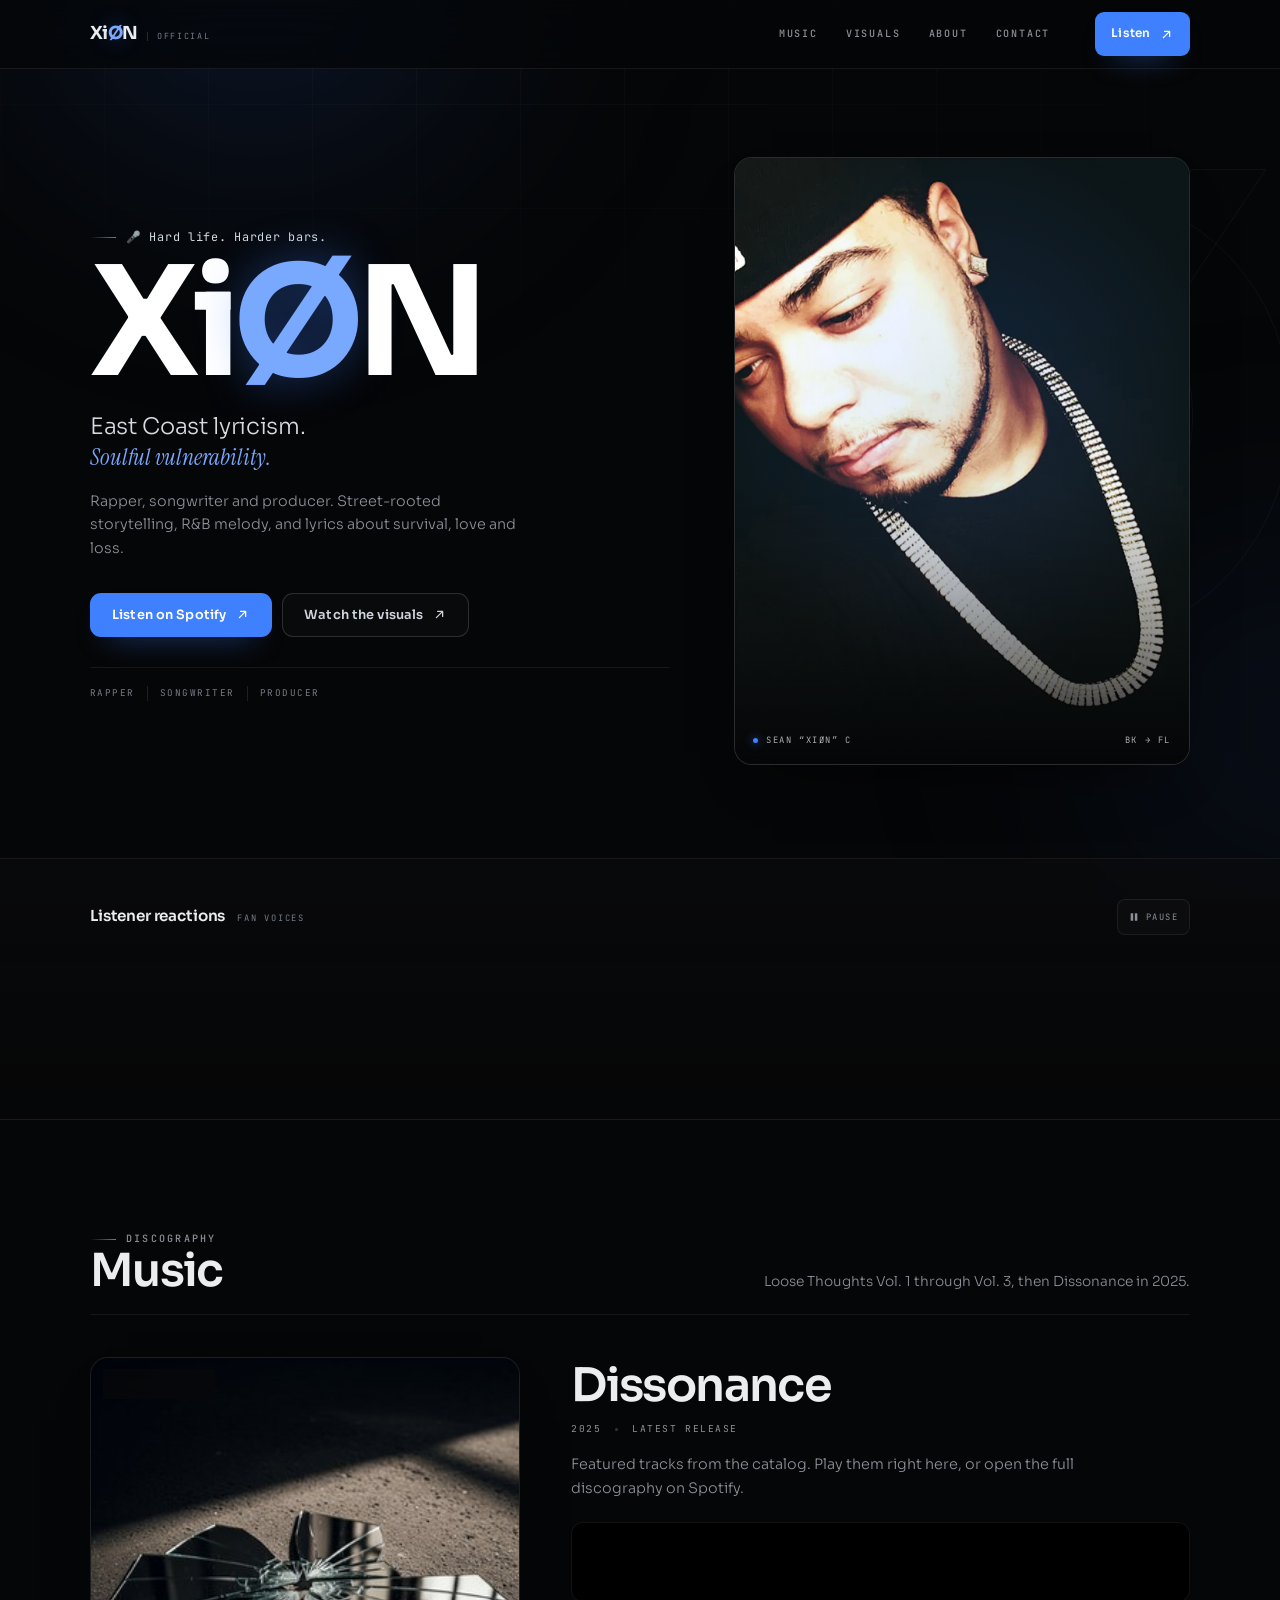
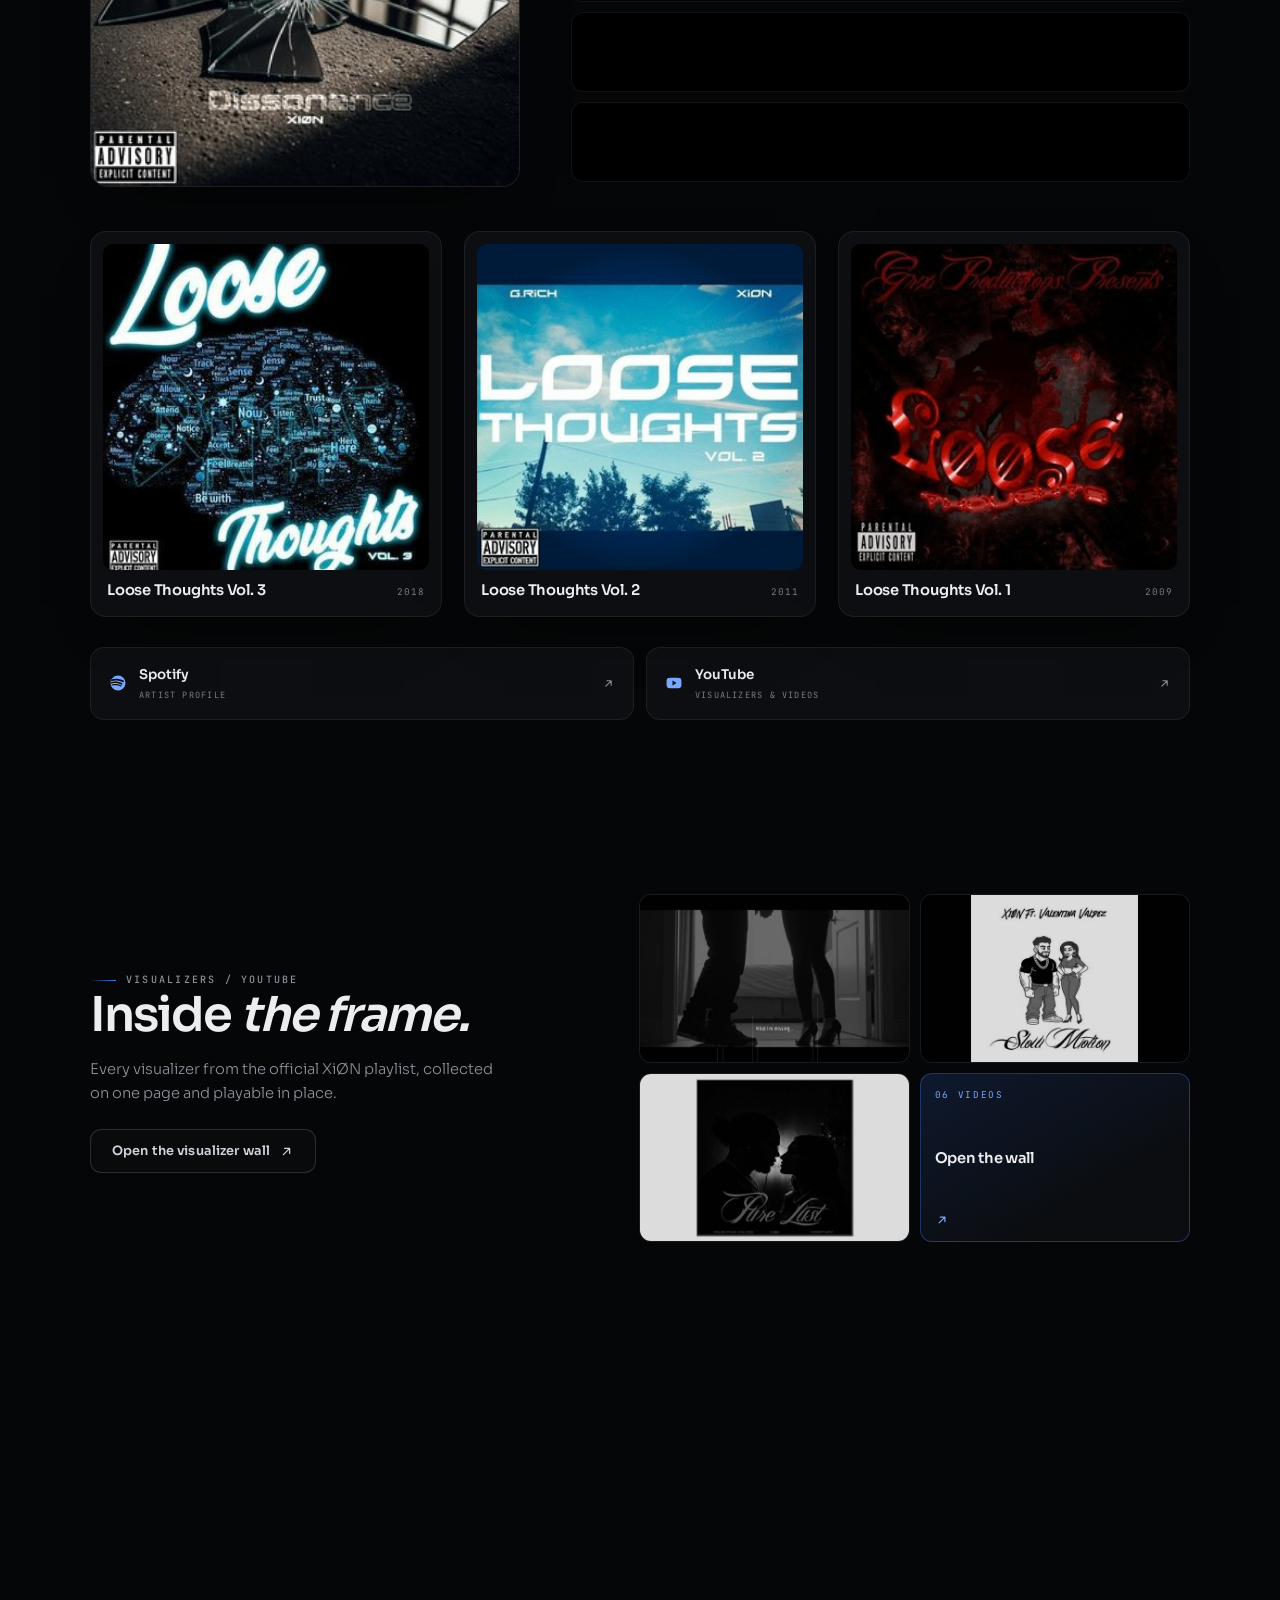
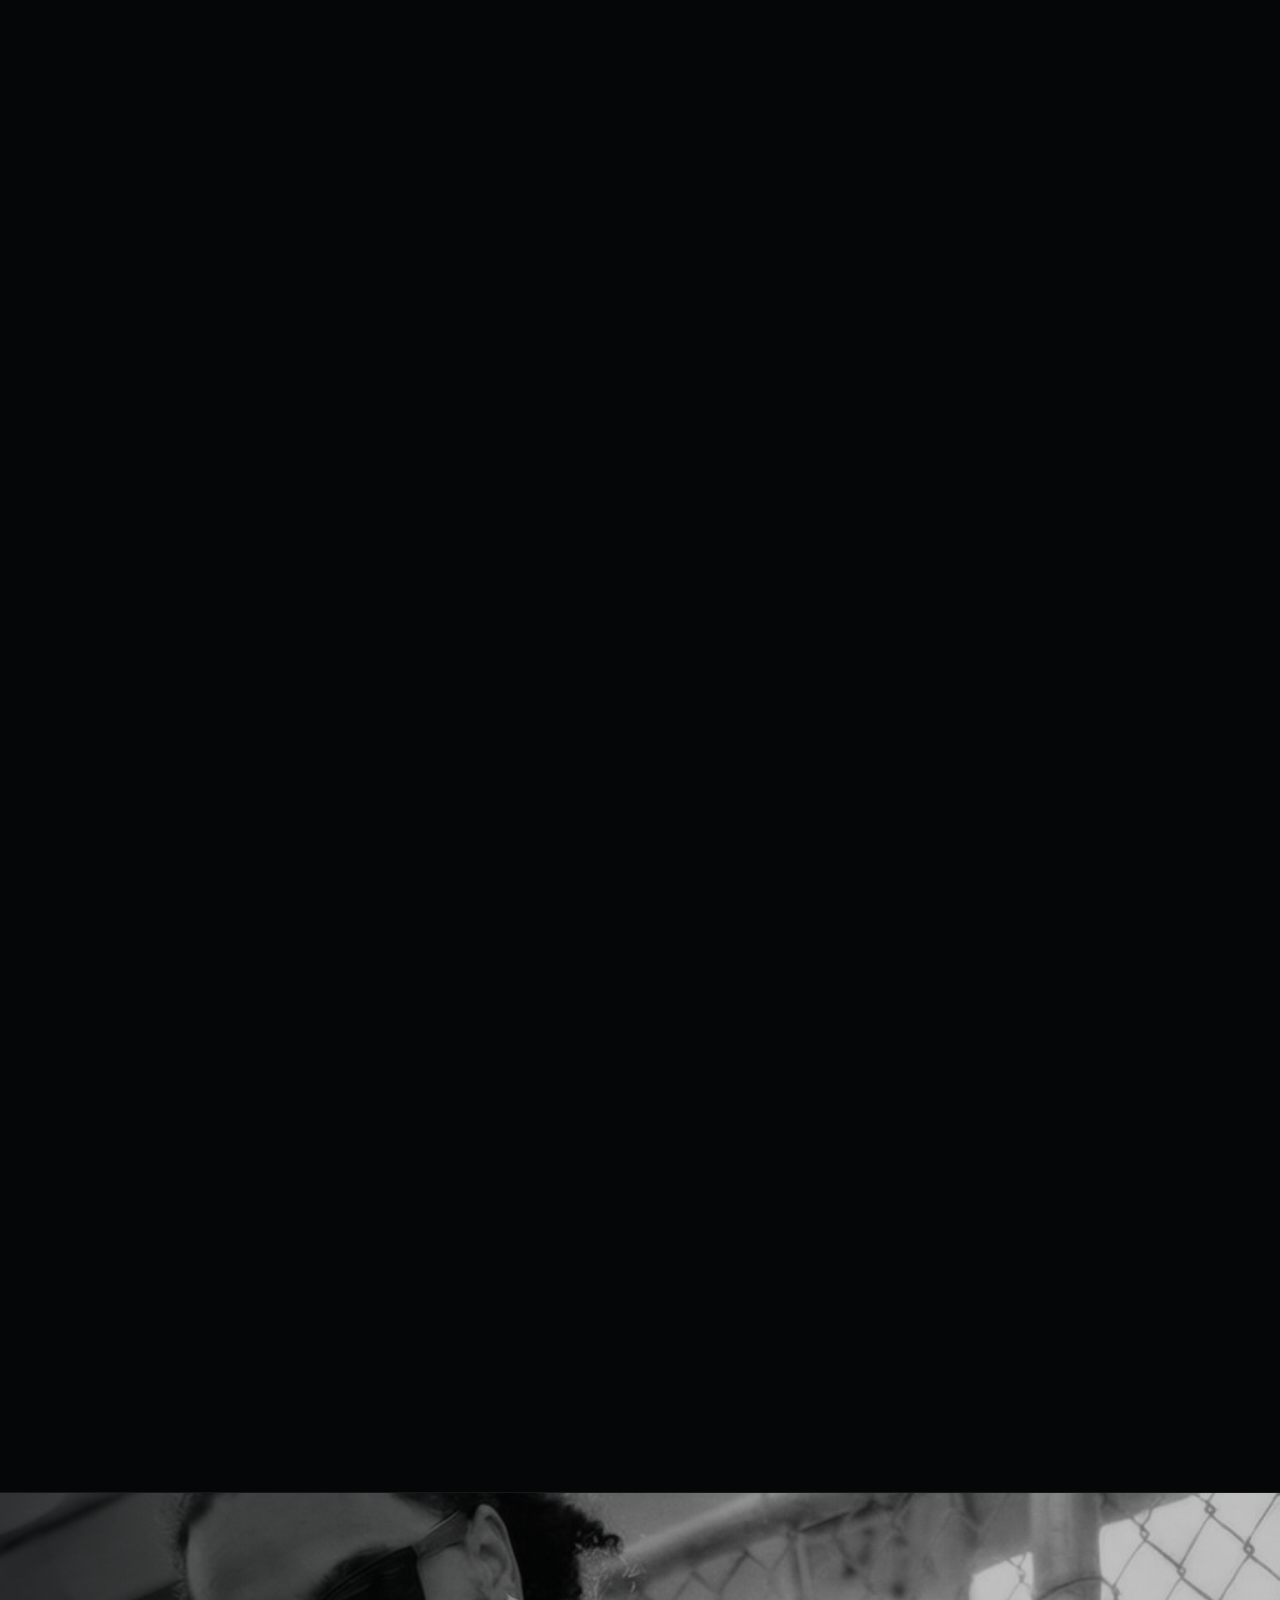
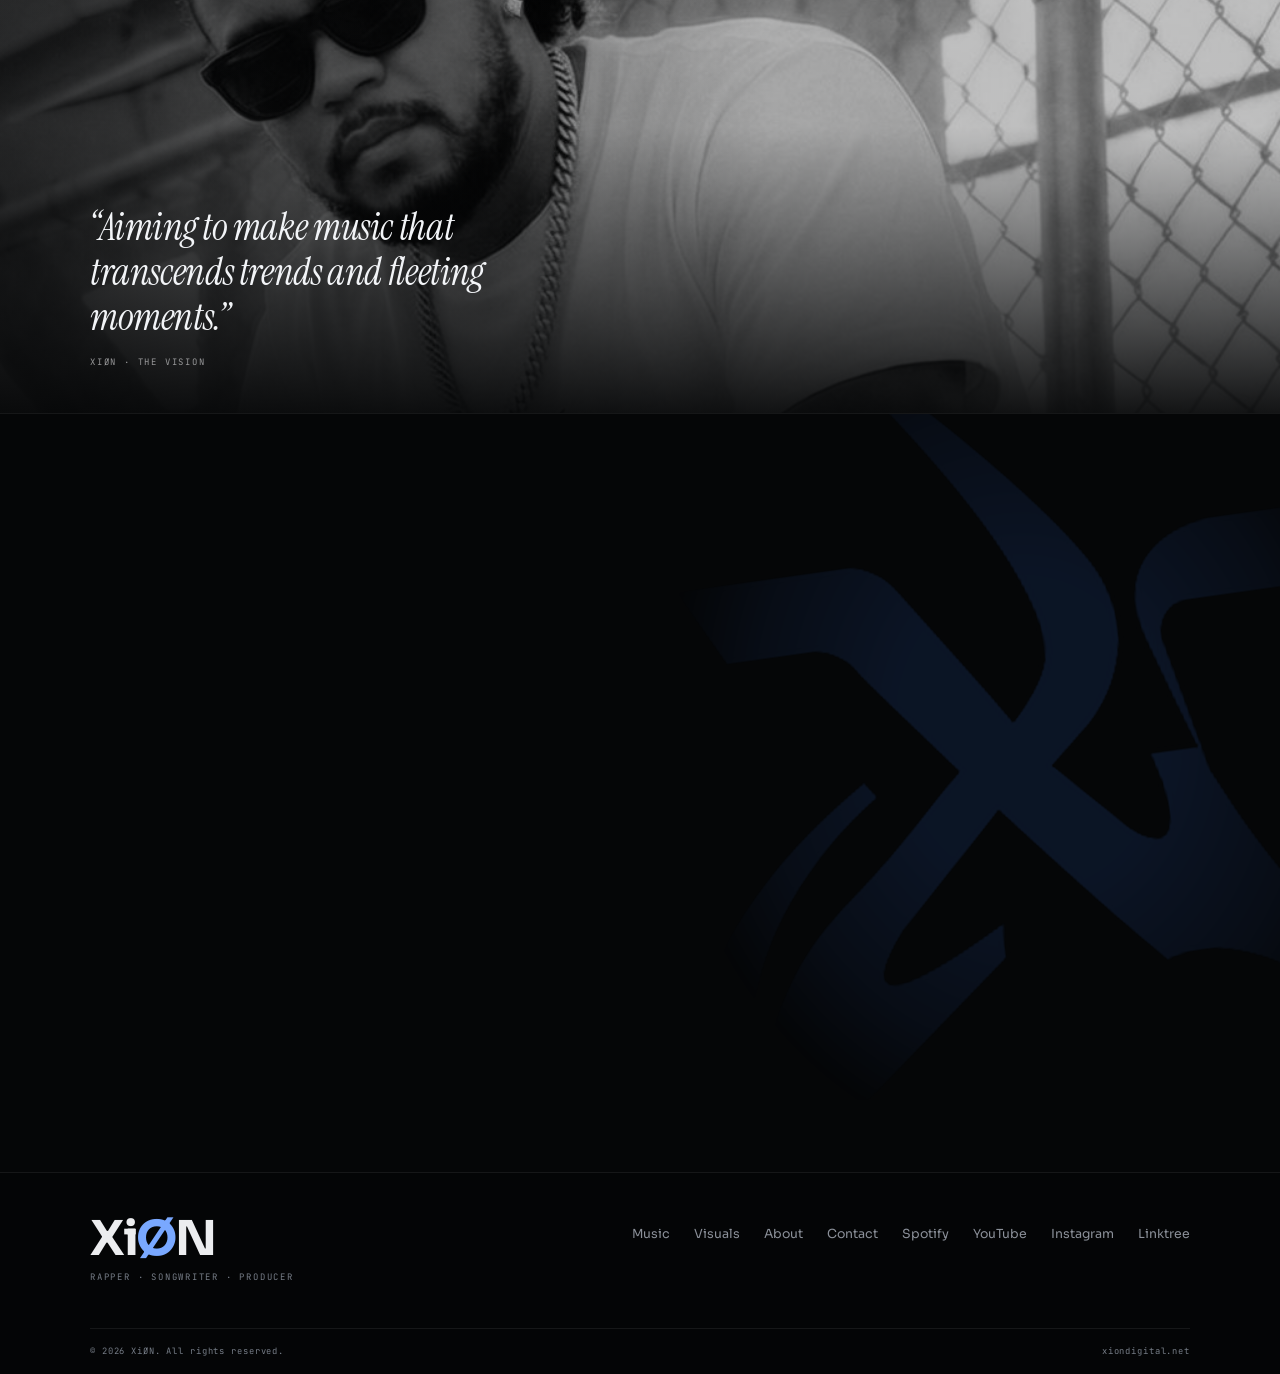
==== index.html @ ab1be03c "Version the stylesheet link so a CSS change reaches returning visitors immediately instead of waitin" ====
<!DOCTYPE html>
<html lang="en">
  <head>
    <meta charset="utf-8" />
    <meta name="viewport" content="width=device-width, initial-scale=1" />

    <title>XiØN | Rapper, Producer &amp; Songwriter | Official Site: xiondigital.net</title>
    <meta
      name="description"
      content="Official website of XiØN - Brooklyn-born rapper, producer, and songwriter blending street narratives with soulful melodies."
    />
    <meta
      name="keywords"
      content="XiØN, rapper, songwriter, producer, hip hop, Brooklyn rapper, music, rap, music producer, XiONDiGiTaL"
    />
    <meta name="author" content="Sean C / XiØN" />
    <meta name="robots" content="index, follow" />
    <meta name="theme-color" content="#050607" />
    <link rel="canonical" href="https://xiondigital.net" />

    <!-- Open Graph -->
    <meta property="og:title" content="XiØN | Rapper, Producer &amp; Songwriter" />
    <meta
      property="og:description"
      content="Official website of XiØN, blending street narratives with soulful melodies."
    />
    <meta property="og:type" content="website" />
    <meta property="og:url" content="https://xiondigital.net" />
    <meta property="og:site_name" content="XiØN" />
    <meta property="og:image" content="https://xiondigital.net/images/your-photo.jpg" />
    <meta property="og:image:alt" content="XiØN" />

    <!-- Twitter Card -->
    <meta name="twitter:card" content="summary_large_image" />
    <meta name="twitter:title" content="XiØN | Rapper, Producer &amp; Songwriter" />
    <meta
      name="twitter:description"
      content="Official website of XiØN, blending street narratives with soulful melodies."
    />
    <meta name="twitter:image" content="https://xiondigital.net/images/your-photo.jpg" />
    <meta name="twitter:site" content="@xiondigital" />

    <!-- Type -->
    <link rel="preconnect" href="https://fonts.googleapis.com" />
    <link rel="preconnect" href="https://fonts.gstatic.com" crossorigin />
    <link
      href="https://fonts.googleapis.com/css2?family=Instrument+Serif:ital@0;1&family=JetBrains+Mono:wght@400;500&family=Sora:wght@300;400;500;600;700&display=swap"
      rel="stylesheet"
    />

    <link rel="stylesheet" href="assets/css/xion.css?v=2" />

    <!-- Standard Favicons -->
    <link rel="icon" href="images/favicon.ico" type="image/x-icon" />
    <link rel="icon" type="image/png" sizes="32x32" href="images/favicon-32x32.png" />
    <link rel="icon" type="image/png" sizes="16x16" href="images/favicon-16x16.png" />
    <!-- Apple Touch Icon -->
    <link rel="apple-touch-icon" sizes="180x180" href="images/apple-touch-icon.png" />

    <!-- Google Analytics tag -->
    <script async src="https://www.googletagmanager.com/gtag/js?id=G-6QVTTYHY80"></script>
    <script>
      window.dataLayer = window.dataLayer || [];
      function gtag() {
        dataLayer.push(arguments);
      }
      gtag("js", new Date());

      gtag("config", "G-6QVTTYHY80");
    </script>

    <!-- Umami Analytics Tracking -->
    <script
      defer
      src="https://cloud.umami.is/script.js"
      data-website-id="7b2603b8-fdc5-4aa5-99d2-6795e8ee00c8"
    ></script>

    <script type="application/ld+json">
      {
        "@context": "https://schema.org",
        "@type": "MusicGroup",
        "name": "XiØN",
        "url": "https://xiondigital.net",
        "image": "https://xiondigital.net/images/your-photo.jpg",
        "sameAs": [
          "https://www.instagram.com/xiondigital",
          "https://twitter.com/xiondigital",
          "https://open.spotify.com/artist/4YkGZAtMD5tFAq859q7Bit",
          "http://youtube.com/channel/UCDEV4yZfB8lYsCBjGQJofVQ"
        ],
        "genre": "Hip-Hop",
        "member": {
          "@type": "Person",
          "name": "Sean C"
        },
        "description": "Brooklyn-born rapper, songwriter, and producer blending street narratives with soulful melodies."
      }
    </script>
  </head>
  <body>
    <a class="skip-link" href="#main">Skip to content</a>

    <div class="ambient" aria-hidden="true">
      <div class="ambient__glow ambient__glow--a"></div>
      <div class="ambient__glow ambient__glow--b"></div>
      <div class="ambient__grid"></div>
    </div>

    <header class="site-header">
      <div class="wrap header__inner">
        <a class="brand" href="#home" aria-label="XiØN home">
          <span class="brand__word">Xi<span class="brand__o">Ø</span>N</span>
          <span class="brand__tag">Official</span>
        </a>

        <nav class="nav" aria-label="Primary">
          <a class="nav__link" href="#music">Music</a>
          <a class="nav__link" href="visuals.html">Visuals</a>
          <a class="nav__link" href="#about">About</a>
          <a class="nav__link" href="#contact">Contact</a>
        </nav>

        <a
          class="btn btn--primary btn--sm header__cta"
          href="https://open.spotify.com/artist/4YkGZAtMD5tFAq859q7Bit"
          target="_blank"
          rel="noopener noreferrer"
        >
          Listen
          <svg viewBox="0 0 24 24" fill="none" stroke="currentColor" stroke-width="2" aria-hidden="true">
            <path d="M7 17 17 7M9 7h8v8" stroke-linecap="round" stroke-linejoin="round" />
          </svg>
        </a>

        <button
          class="nav-toggle"
          id="navToggle"
          type="button"
          aria-expanded="false"
          aria-controls="mobileNav"
          aria-label="Open menu"
        >
          <svg class="icon-menu" viewBox="0 0 24 24" fill="none" stroke="currentColor" stroke-width="1.8" aria-hidden="true">
            <path d="M4 7h16M4 12h16M4 17h16" stroke-linecap="round" />
          </svg>
          <svg class="icon-close" viewBox="0 0 24 24" fill="none" stroke="currentColor" stroke-width="1.8" aria-hidden="true">
            <path d="m6 6 12 12M18 6 6 18" stroke-linecap="round" />
          </svg>
        </button>
      </div>
    </header>

    <nav class="mobile-nav" id="mobileNav" aria-label="Mobile">
      <a class="mobile-nav__link" href="#music">Music <span>01</span></a>
      <a class="mobile-nav__link" href="visuals.html">Visuals <span>02</span></a>
      <a class="mobile-nav__link" href="#about">About <span>03</span></a>
      <a class="mobile-nav__link" href="#contact">Contact <span>04</span></a>
      <div class="mobile-nav__footer">
        <a
          class="btn btn--primary"
          href="https://open.spotify.com/artist/4YkGZAtMD5tFAq859q7Bit"
          target="_blank"
          rel="noopener noreferrer"
          >Listen on Spotify</a
        >
        <a
          class="btn btn--ghost"
          href="https://www.youtube.com/@XiONDiGiTaL"
          target="_blank"
          rel="noopener noreferrer"
          >YouTube</a
        >
      </div>
    </nav>

    <div class="site">
      <main id="main">
        <!-- Hero -->
        <section class="hero" id="home" aria-labelledby="hero-title">
          <span class="hero__ghost" aria-hidden="true">Ø</span>
          <div class="wrap hero__inner">
            <div class="hero__copy">
              <p class="eyebrow eyebrow--quote">🎤 Hard life. Harder bars.</p>
              <h1 class="hero__title" id="hero-title">Xi<span class="o">Ø</span>N</h1>
              <p class="hero__tagline">
                East Coast lyricism.
                <em>Soulful vulnerability.</em>
              </p>
              <p class="hero__lede">
                Rapper, songwriter and producer. Street-rooted storytelling, R&amp;B melody, and
                lyrics about survival, love and loss.
              </p>
              <div class="hero__actions">
                <a
                  class="btn btn--primary"
                  href="https://open.spotify.com/artist/4YkGZAtMD5tFAq859q7Bit"
                  target="_blank"
                  rel="noopener noreferrer"
                >
                  Listen on Spotify
                  <svg viewBox="0 0 24 24" fill="none" stroke="currentColor" stroke-width="2" aria-hidden="true">
                    <path d="M7 17 17 7M9 7h8v8" stroke-linecap="round" stroke-linejoin="round" />
                  </svg>
                </a>
                <a class="btn btn--ghost" href="visuals.html">
                  Watch the visuals
                  <svg viewBox="0 0 24 24" fill="none" stroke="currentColor" stroke-width="2" aria-hidden="true">
                    <path d="M7 17 17 7M9 7h8v8" stroke-linecap="round" stroke-linejoin="round" />
                  </svg>
                </a>
              </div>
              <ul class="hero__meta">
                <li>Rapper</li>
                <li>Songwriter</li>
                <li>Producer</li>
              </ul>
            </div>

            <div class="hero__aside">
              <figure class="portrait">
                <div class="portrait__frame" data-parallax data-spotlight>
                  <picture>
                    <source
                      type="image/webp"
                      srcset="
                        images/opt/hero-400.webp 400w,
                        images/opt/hero-600.webp 600w
                      "
                      sizes="(max-width: 900px) 88vw, 440px"
                    />
                    <img
                      src="images/opt/hero-600.jpg"
                      srcset="images/opt/hero-400.jpg 400w, images/opt/hero-600.jpg 600w"
                      sizes="(max-width: 900px) 88vw, 440px"
                      width="600"
                      height="800"
                      alt="XiØN in a black cap and black shirt, wearing a silver cuban link chain against a dark studio background"
                      fetchpriority="high"
                      decoding="async"
                    />
                  </picture>
                  <div class="portrait__caption">
                    <span><i aria-hidden="true"></i> Sean &ldquo;XiØN&rdquo; C</span>
                    <span>BK &rarr; FL</span>
                  </div>
                </div>
              </figure>
            </div>
          </div>
        </section>

        <!-- Listener reactions: original fan-comment marquee, preserved -->
        <section class="reactions" aria-labelledby="reactions-title">
          <div class="wrap">
            <div class="reactions__head">
              <h2 class="reactions__title" id="reactions-title">
                Listener reactions <span>Fan voices</span>
              </h2>
              <button class="reactions__toggle" id="quotesToggle" type="button" aria-pressed="false" aria-controls="quotes">
                <svg class="icon-pause" viewBox="0 0 12 12" fill="currentColor" aria-hidden="true">
                  <rect x="2" y="1.5" width="3" height="9" rx="0.6" />
                  <rect x="7" y="1.5" width="3" height="9" rx="0.6" />
                </svg>
                <svg class="icon-play" viewBox="0 0 12 12" fill="currentColor" aria-hidden="true">
                  <path d="M3 1.6v8.8L10 6z" />
                </svg>
                <span>Pause</span>
              </button>
            </div>

            <div class="scrolling-quotes" id="quotes">
              <blockquote>
                "Let's go!! 🔥🔥🔥 After seeing this, I could really hear this on a movie
                soundtrack."<br /><span>@LoopGodMusic (YouTube)</span>
              </blockquote>
              <blockquote>
                "Nice smooth track, I like your style."<br /><span>@klaud (SoundCloud)</span>
              </blockquote>
              <blockquote>
                "🔥🔥🔥"<br /><span>@ziplok_ (Instagram)</span>
              </blockquote>
              <blockquote>
                "SHIT GOES HARD HOMIE"<br /><span>Small Town Ridas (SoundCloud)</span>
              </blockquote>
              <blockquote>
                "flames ■♤"<br /><span>@lee_coly (BandLab)</span>
              </blockquote>
              <blockquote>
                "On point. Nice lyrics!"<br /><span>@collective-underground (SoundCloud)</span>
              </blockquote>
            </div>
          </div>
        </section>

        <!-- Music -->
        <section class="section" id="music" aria-labelledby="music-title">
          <div class="wrap">
            <div class="section__head">
              <div>
                <p class="eyebrow">Discography</p>
                <h2 class="section__title" id="music-title">Music</h2>
              </div>
              <p class="section__note">
                Loose Thoughts Vol. 1 through Vol. 3, then Dissonance in 2025.
              </p>
            </div>

            <div class="featured">
              <a
                class="release-art spot"
                href="https://open.spotify.com/album/6Nb5BauRFQETZqbueFP80p"
                target="_blank"
                rel="noopener noreferrer"
                aria-label="Open the Dissonance album on Spotify"
              >
                <span class="release-art__tag">Latest release</span>
                <img
                  src="images/opt/cover-dissonance-300.jpg"
                  width="300"
                  height="300"
                  alt="Dissonance cover art: a shattered mirror on dark concrete"
                  loading="lazy"
                  decoding="async"
                />
              </a>

              <div class="featured__body">
                <h3>Dissonance</h3>
                <ul class="featured__meta">
                  <li>2025</li>
                  <li>Latest release</li>
                </ul>
                <p class="featured__lede">
                  Featured tracks from the catalog. Play them right here, or open the full
                  discography on Spotify.
                </p>

                <div class="embeds">
                  <iframe
                    title="On My Mind by XiØN (Spotify player)"
                    src="https://open.spotify.com/embed/track/3cz2NBJU4VU5FpF227JlIC?utm_source=generator"
                    width="100%"
                    height="80"
                    frameborder="0"
                    allowfullscreen
                    allow="autoplay; clipboard-write; encrypted-media; fullscreen; picture-in-picture"
                    loading="lazy"
                  ></iframe>
                  <iframe
                    title="Text Love by XiØN (Spotify player)"
                    src="https://open.spotify.com/embed/track/79gY5JzKdBAlk00G6uEivV?utm_source=generator"
                    width="100%"
                    height="80"
                    frameborder="0"
                    allowfullscreen
                    allow="autoplay; clipboard-write; encrypted-media; fullscreen; picture-in-picture"
                    loading="lazy"
                  ></iframe>
                  <iframe
                    title="Retrospect by XiØN (Spotify player)"
                    src="https://open.spotify.com/embed/track/3T4YfnWapaNqpPdinQCpMM?utm_source=generator"
                    width="100%"
                    height="80"
                    frameborder="0"
                    allowfullscreen
                    allow="autoplay; clipboard-write; encrypted-media; fullscreen; picture-in-picture"
                    loading="lazy"
                  ></iframe>
                </div>
              </div>
            </div>

            <div class="discography">
              <a
                class="disc-card spot"
                href="https://www.youtube.com/watch?v=agN9v1kGuqA&list=PLtmEnXvzBCck_Vnr6f9k5Hc4RrmEYO-uJ"
                target="_blank"
                rel="noopener noreferrer"
                aria-label="Play the Loose Thoughts Vol. 3 playlist on YouTube"
              >
                <img
                  src="images/opt/cover-vol3-300.jpg"
                  width="300"
                  height="300"
                  alt="Loose Thoughts Vol. 3 cover art"
                  loading="lazy"
                  decoding="async"
                />
                <div class="disc-card__body">
                  <h3 class="disc-card__title">Loose Thoughts Vol. 3</h3>
                  <span class="disc-card__year">2018</span>
                </div>
              </a>

              <a
                class="disc-card spot"
                href="https://www.youtube.com/watch?v=iqLf27600pA&list=PLtmEnXvzBCckCd5I05fbee0SRBxqdTyGI"
                target="_blank"
                rel="noopener noreferrer"
                aria-label="Play the Loose Thoughts Vol. 2 playlist on YouTube"
              >
                <img
                  src="images/opt/cover-vol2-300.jpg"
                  width="300"
                  height="300"
                  alt="Loose Thoughts Vol. 2 cover art"
                  loading="lazy"
                  decoding="async"
                />
                <div class="disc-card__body">
                  <h3 class="disc-card__title">Loose Thoughts Vol. 2</h3>
                  <span class="disc-card__year">2011</span>
                </div>
              </a>

              <a
                class="disc-card spot"
                href="https://www.youtube.com/watch?v=BOUAfOp-KkQ&list=PLtmEnXvzBCclj9HM29pIr0YBPFvo_zFi8"
                target="_blank"
                rel="noopener noreferrer"
                aria-label="Play the Loose Thoughts Vol. 1 playlist on YouTube"
              >
                <img
                  src="images/opt/cover-vol1-300.jpg"
                  width="300"
                  height="300"
                  alt="Loose Thoughts Vol. 1 cover art"
                  loading="lazy"
                  decoding="async"
                />
                <div class="disc-card__body">
                  <h3 class="disc-card__title">Loose Thoughts Vol. 1</h3>
                  <span class="disc-card__year">2009</span>
                </div>
              </a>
            </div>

            <div class="listen">
              <a
                class="listen__link"
                href="https://open.spotify.com/artist/4YkGZAtMD5tFAq859q7Bit"
                target="_blank"
                rel="noopener noreferrer"
              >
                <svg viewBox="0 0 24 24" fill="currentColor" aria-hidden="true">
                  <path
                    d="M12 2a10 10 0 1 0 0 20 10 10 0 0 0 0-20Zm4.6 14.4a.8.8 0 0 1-1.1.26c-3-1.83-6.77-2.25-11.21-1.23a.8.8 0 1 1-.35-1.56c4.86-1.11 9.03-.63 12.39 1.42a.8.8 0 0 1 .27 1.11Zm1.23-2.73a1 1 0 0 1-1.37.33c-3.43-2.11-8.66-2.72-12.72-1.49a1 1 0 1 1-.58-1.91c4.64-1.41 10.4-.73 14.34 1.7a1 1 0 0 1 .33 1.37Zm.1-2.85C14.16 8.37 7.6 8.15 3.69 9.34a1.2 1.2 0 1 1-.7-2.3c4.5-1.36 11.73-1.1 16.36 1.65a1.2 1.2 0 0 1-1.22 2.07Z"
                  />
                </svg>
                <span class="listen__text">
                  <strong>Spotify</strong>
                  <span>Artist profile</span>
                </span>
                <span class="listen__arrow" aria-hidden="true">
                  <svg viewBox="0 0 24 24" fill="none" stroke="currentColor" stroke-width="2">
                    <path d="M7 17 17 7M9 7h8v8" stroke-linecap="round" stroke-linejoin="round" />
                  </svg>
                </span>
              </a>

              <a
                class="listen__link"
                href="http://youtube.com/channel/UCDEV4yZfB8lYsCBjGQJofVQ?sub_confirmation=1"
                target="_blank"
                rel="noopener noreferrer"
              >
                <svg viewBox="0 0 24 24" fill="currentColor" aria-hidden="true">
                  <path
                    d="M21.6 7.2a2.5 2.5 0 0 0-1.76-1.77C18.25 5 12 5 12 5s-6.25 0-7.84.43A2.5 2.5 0 0 0 2.4 7.2 26 26 0 0 0 2 12a26 26 0 0 0 .4 4.8 2.5 2.5 0 0 0 1.76 1.77C5.75 19 12 19 12 19s6.25 0 7.84-.43a2.5 2.5 0 0 0 1.76-1.77A26 26 0 0 0 22 12a26 26 0 0 0-.4-4.8ZM10 15.2V8.8L15.5 12 10 15.2Z"
                  />
                </svg>
                <span class="listen__text">
                  <strong>YouTube</strong>
                  <span>Visualizers &amp; videos</span>
                </span>
                <span class="listen__arrow" aria-hidden="true">
                  <svg viewBox="0 0 24 24" fill="none" stroke="currentColor" stroke-width="2">
                    <path d="M7 17 17 7M9 7h8v8" stroke-linecap="round" stroke-linejoin="round" />
                  </svg>
                </span>
              </a>
            </div>
          </div>
        </section>

        <!-- Visuals teaser: opens the dedicated page -->
        <section class="section section--tight" aria-labelledby="visuals-title">
          <div class="wrap teaser">
            <div class="teaser__copy">
              <p class="eyebrow">Visualizers / YouTube</p>
              <h2 id="visuals-title">Inside <em>the frame.</em></h2>
              <p>
                Every visualizer from the official XiØN playlist, collected on one page and
                playable in place.
              </p>
              <a class="btn btn--ghost" href="visuals.html">
                Open the visualizer wall
                <svg viewBox="0 0 24 24" fill="none" stroke="currentColor" stroke-width="2" aria-hidden="true">
                  <path d="M7 17 17 7M9 7h8v8" stroke-linecap="round" stroke-linejoin="round" />
                </svg>
              </a>
            </div>

            <div class="thumb-wall">
              <a class="thumb-wall__item" href="visuals.html" aria-label="Open the visuals page">
                <img
                  src="images/visuals/Sc-48z5GW5c-640.jpg"
                  width="640"
                  height="360"
                  alt="Still from the Want It All visualizer"
                  loading="lazy"
                  decoding="async"
                />
              </a>
              <a class="thumb-wall__item" href="visuals.html" aria-label="Open the visuals page">
                <img
                  src="images/visuals/9gM1pXO1yFA-640.jpg"
                  width="640"
                  height="360"
                  alt="Still from the Slow Motion visualizer"
                  loading="lazy"
                  decoding="async"
                />
              </a>
              <a class="thumb-wall__item" href="visuals.html" aria-label="Open the visuals page">
                <img
                  src="images/visuals/NaG0xdaZkE8-640.jpg"
                  width="640"
                  height="360"
                  alt="Still from the Pure Lust visualizer"
                  loading="lazy"
                  decoding="async"
                />
              </a>
              <a class="thumb-wall__all" href="visuals.html">
                <span class="thumb-wall__count">06 videos</span>
                <strong>Open the wall</strong>
                <svg viewBox="0 0 24 24" fill="none" stroke="currentColor" stroke-width="2" aria-hidden="true">
                  <path d="M7 17 17 7M9 7h8v8" stroke-linecap="round" stroke-linejoin="round" />
                </svg>
              </a>
            </div>
          </div>
        </section>

        <!-- About -->
        <span id="bio" class="sr-only"></span>
        <section class="section" id="about" aria-labelledby="about-title">
          <div class="wrap about">
            <div class="about__intro">
              <p class="eyebrow">The artist / the journey</p>
              <h2 id="about-title">Rooted in truth. <em>Shaped by experience.</em></h2>

              <div class="about__copy">
                <p>
                  Sean C, professionally known as XiØN, is a rapper, songwriter, and producer
                  raised in the Flatbush neighborhood of Brooklyn, New York. Born to Caribbean
                  parents, he grew up surrounded by culture, rhythm, and street scenarios that
                  shaped him. Music became both an outlet and a form of reflection, with Hip-Hop
                  serving as the foundation. Since 2007, he has worked behind the scenes with other
                  artists while quietly developing his own sound. After a potential record deal
                  fell through, he took a hiatus from music between 2013 and 2017, returning in
                  2018.
                </p>

                <h3>The Sound</h3>
                <p>
                  XiØN’s style is rooted in East Coast lyricism but taps into other elements such
                  as the smooth sounds of R&amp;B at times. His raw, introspective bars reflect the
                  weight of street life, while melodic textures give space to explore love, loss,
                  and emotion. Whether dissecting heartbreak or narrating survival, his delivery
                  remains sharp, unfiltered, and rooted in truth. This versatility allows him to
                  shift seamlessly between gritty storytelling and soulful vulnerability. His raw
                  approach has come to be a signature of his style, often releasing rough draft
                  versions of projects.
                </p>

                <figure class="about__figure">
                  <img
                    src="images/opt/promo-600.jpg"
                    width="600"
                    height="600"
                    alt="XiØN in a black vest over a white shirt, wearing a silver chain"
                    loading="lazy"
                    decoding="async"
                  />
                  <figcaption>XiØN · promo photo</figcaption>
                </figure>

                <h3>The Journey</h3>
                <p>
                  As Hip-Hop shifted toward Trap and Drill, so did XiØN’s location. Now based in
                  Tampa, Florida, he stayed committed to his roots with a New York sound. While
                  still ghostwriting and occasionally producing, his focus is on building his own
                  artistry. Valuing authenticity over algorithmic clout chasing, his music is
                  shaped by experience, growth, and reflection.
                </p>

                <h3>The Vision</h3>
                <p>
                  Aiming to make music that transcends trends and fleeting moments, he strives to
                  connect on a deeper level with lyrics that resonate with listeners. In an
                  industry leaning toward surface-level content, he continues to create music
                  grounded in meaning.
                </p>
              </div>
            </div>

            <aside class="about__aside">
              <figure class="about__portrait">
                <picture>
                  <source
                    type="image/webp"
                    srcset="
                      images/opt/portrait-bw-600.webp 600w,
                      images/opt/portrait-bw-900.webp 900w,
                      images/opt/portrait-bw-1400.webp 1400w
                    "
                    sizes="(max-width: 900px) 92vw, 470px"
                  />
                  <img
                    src="images/opt/portrait-bw-900.jpg"
                    srcset="
                      images/opt/portrait-bw-600.jpg 600w,
                      images/opt/portrait-bw-900.jpg 900w,
                      images/opt/portrait-bw-1400.jpg 1400w
                    "
                    sizes="(max-width: 900px) 92vw, 470px"
                    width="1400"
                    height="1426"
                    alt="Black-and-white studio portrait of XiØN wearing sunglasses, a black sweater and a silver chain, with braided hair"
                    loading="lazy"
                    decoding="async"
                  />
                </picture>
                <figcaption class="about__caption">XiØN</figcaption>
              </figure>

              <dl class="about__facts">
                <div>
                  <dt>From</dt>
                  <dd>Flatbush, Brooklyn, NY</dd>
                </div>
                <div>
                  <dt>Based</dt>
                  <dd>Tampa, Florida</dd>
                </div>
                <div>
                  <dt>Since</dt>
                  <dd>2007</dd>
                </div>
                <div>
                  <dt>Sound</dt>
                  <dd>East Coast lyricism</dd>
                </div>
              </dl>
            </aside>
          </div>
        </section>

        <!-- Photograph band -->
        <section class="band" aria-label="XiØN photograph">
          <img
            src="images/opt/fence-1024.jpg"
            srcset="images/opt/fence-640.jpg 640w, images/opt/fence-1024.jpg 1024w"
            sizes="100vw"
            width="1024"
            height="962"
            alt="XiØN in a white graphic shirt and sunglasses, leaning beside a chain-link fence"
            loading="lazy"
            decoding="async"
          />
          <div class="band__quote">
            <div class="wrap">
              <p>“Aiming to make music that transcends trends and fleeting moments.”</p>
              <cite>XiØN · The Vision</cite>
            </div>
          </div>
        </section>

        <!-- Contact -->
        <section class="section" id="contact" aria-labelledby="contact-title">
          <div class="contact__mark" aria-hidden="true"></div>

          <div class="wrap">
            <div class="section__head">
              <div>
                <p class="eyebrow">Business / Collaborations</p>
                <h2 class="section__title" id="contact-title">Contact</h2>
              </div>
            </div>

            <div class="contact">
              <div>
                <p class="contact__lede">
                  For business inquiries, feel free to reach out via the methods below.
                </p>

                <a class="contact__email" href="mailto:info@xiondigital.net">
                  <svg viewBox="0 0 24 24" fill="none" stroke="currentColor" stroke-width="1.7" aria-hidden="true">
                    <rect x="3" y="5.5" width="18" height="13" rx="2.5" />
                    <path d="m3.8 7 7.3 5.4a1.5 1.5 0 0 0 1.8 0L20.2 7" stroke-linecap="round" />
                  </svg>
                  info@xiondigital.net
                </a>

                <ul class="socials">
                  <li>
                    <a
                      class="social"
                      href="https://www.instagram.com/xiondigital"
                      target="_blank"
                      rel="noopener noreferrer"
                    >
                      <svg viewBox="0 0 24 24" fill="none" stroke="currentColor" stroke-width="1.7" aria-hidden="true">
                        <rect x="3.5" y="3.5" width="17" height="17" rx="5" />
                        <circle cx="12" cy="12" r="4" />
                        <circle cx="17" cy="7" r="1.1" fill="currentColor" stroke="none" />
                      </svg>
                      Instagram
                    </a>
                  </li>
                  <li>
                    <a
                      class="social"
                      href="https://open.spotify.com/artist/4YkGZAtMD5tFAq859q7Bit"
                      target="_blank"
                      rel="noopener noreferrer"
                    >
                      <svg viewBox="0 0 24 24" fill="currentColor" aria-hidden="true">
                        <path
                          d="M12 2a10 10 0 1 0 0 20 10 10 0 0 0 0-20Zm4.6 14.4a.8.8 0 0 1-1.1.26c-3-1.83-6.77-2.25-11.21-1.23a.8.8 0 1 1-.35-1.56c4.86-1.11 9.03-.63 12.39 1.42a.8.8 0 0 1 .27 1.11Zm1.23-2.73a1 1 0 0 1-1.37.33c-3.43-2.11-8.66-2.72-12.72-1.49a1 1 0 1 1-.58-1.91c4.64-1.41 10.4-.73 14.34 1.7a1 1 0 0 1 .33 1.37Zm.1-2.85C14.16 8.37 7.6 8.15 3.69 9.34a1.2 1.2 0 1 1-.7-2.3c4.5-1.36 11.73-1.1 16.36 1.65a1.2 1.2 0 0 1-1.22 2.07Z"
                        />
                      </svg>
                      Spotify
                    </a>
                  </li>
                  <li>
                    <a
                      class="social"
                      href="https://www.youtube.com/@XiONDiGiTaL"
                      target="_blank"
                      rel="noopener noreferrer"
                    >
                      <svg viewBox="0 0 24 24" fill="currentColor" aria-hidden="true">
                        <path
                          d="M21.6 7.2a2.5 2.5 0 0 0-1.76-1.77C18.25 5 12 5 12 5s-6.25 0-7.84.43A2.5 2.5 0 0 0 2.4 7.2 26 26 0 0 0 2 12a26 26 0 0 0 .4 4.8 2.5 2.5 0 0 0 1.76 1.77C5.75 19 12 19 12 19s6.25 0 7.84-.43a2.5 2.5 0 0 0 1.76-1.77A26 26 0 0 0 22 12a26 26 0 0 0-.4-4.8ZM10 15.2V8.8L15.5 12 10 15.2Z"
                        />
                      </svg>
                      YouTube
                    </a>
                  </li>
                  <li>
                    <a
                      class="social"
                      href="https://twitter.com/xiondigital"
                      target="_blank"
                      rel="noopener noreferrer"
                    >
                      <svg viewBox="0 0 24 24" fill="currentColor" aria-hidden="true">
                        <path
                          d="M17.3 3h3.3l-7.2 8.2L21.8 21h-6.6l-5.2-6.6L4.1 21H.8l7.7-8.8L.5 3h6.8l4.7 6.1L17.3 3Zm-1.2 16h1.8L6.9 4.9H5L16.1 19Z"
                        />
                      </svg>
                      Twitter
                    </a>
                  </li>
                  <li>
                    <a
                      class="social"
                      href="https://linktr.ee/xiondigital"
                      target="_blank"
                      rel="noopener noreferrer"
                    >
                      <svg viewBox="0 0 24 24" fill="none" stroke="currentColor" stroke-width="1.7" aria-hidden="true">
                        <path d="M10 13.5a4 4 0 0 0 5.7 0l2.8-2.8a4 4 0 0 0-5.7-5.7L11.5 6.3" stroke-linecap="round" />
                        <path d="M14 10.5a4 4 0 0 0-5.7 0l-2.8 2.8a4 4 0 0 0 5.7 5.7l1.3-1.3" stroke-linecap="round" />
                      </svg>
                      Linktree
                    </a>
                  </li>
                  <li>
                    <a
                      class="social"
                      href="https://beacons.ai/xiondigital"
                      target="_blank"
                      rel="noopener noreferrer"
                    >
                      <svg viewBox="0 0 24 24" fill="none" stroke="currentColor" stroke-width="1.7" aria-hidden="true">
                        <path d="M12 3v18M4.5 7.5l15 9M19.5 7.5l-15 9" stroke-linecap="round" />
                      </svg>
                      Beacons
                    </a>
                  </li>
                </ul>

                <div class="for-artists">
                  <h3>For Artists</h3>
                  <p>
                    For collaborations, please provide links to your music and a brief
                    introduction. <strong>Serious inquiries only.</strong>
                  </p>
                </div>
              </div>

              <div class="newsletter">
                <h3>Join the XiØN Newsletter</h3>
                <p>Get the latest updates on XiØN, stay connected and in the loop.</p>
                <form
                  action="https://buttondown.com/api/emails/embed-subscribe/xiondigital"
                  method="post"
                  target="popupwindow"
                  onsubmit="window.open('https://buttondown.com/xiondigital', 'popupwindow')"
                  class="embeddable-buttondown-form"
                >
                  <label for="bd-email">Enter your email</label>
                  <input type="email" name="email" id="bd-email" placeholder="Your email" required />
                  <input type="submit" value="Subscribe" />
                </form>
                <p class="newsletter__credit">
                  <a href="https://buttondown.com/refer/xiondigital" target="_blank" rel="noopener noreferrer"
                    >Powered by Buttondown.</a
                  >
                </p>
              </div>
            </div>
          </div>
        </section>
      </main>

      <footer class="site-footer">
        <div class="wrap">
          <div class="footer__top">
            <div class="footer__brand">
              <span class="footer__wordmark">Xi<span class="o">Ø</span>N</span>
              <span class="footer__tag">Rapper &middot; Songwriter &middot; Producer</span>
            </div>
            <nav class="footer__nav" aria-label="Footer">
              <a href="#music">Music</a>
              <a href="visuals.html">Visuals</a>
              <a href="#about">About</a>
              <a href="#contact">Contact</a>
              <a href="https://open.spotify.com/artist/4YkGZAtMD5tFAq859q7Bit" target="_blank" rel="noopener noreferrer"
                >Spotify</a
              >
              <a href="https://www.youtube.com/@XiONDiGiTaL" target="_blank" rel="noopener noreferrer">YouTube</a>
              <a href="https://www.instagram.com/xiondigital" target="_blank" rel="noopener noreferrer">Instagram</a>
              <a href="https://linktr.ee/xiondigital" target="_blank" rel="noopener noreferrer">Linktree</a>
            </nav>
          </div>
          <div class="footer__bottom">
            <p>&copy; 2026 XiØN. All rights reserved.</p>
            <p>xiondigital.net</p>
          </div>
        </div>
      </footer>
    </div>

    <script src="assets/js/site.js" defer></script>
  </body>
</html>
---- assets/css/xion.css ----
/* =========================================================================
   XiØN | xiondigital.net
   Design system: dark editorial artist site.
   Palette foundation borrowed from xiondigital.net/arcade (blue, not violet).
   ========================================================================= */

:root {
  --bg: #050607;
  --bg-raised: #0a0b0d;
  --panel: #0c0e11;
  --panel-hi: #101318;
  --line: rgba(255, 255, 255, 0.07);
  --line-strong: rgba(255, 255, 255, 0.14);
  --ink: #ecedef;
  --body-copy: #bdc3cc;
  --muted: #8b9099;
  --muted-dim: #767d87;
  --blue: #3f80ff;
  --blue-hi: #79a8ff;
  --blue-soft: rgba(63, 128, 255, 0.12);

  --font-display: "Sora", system-ui, -apple-system, "Segoe UI", sans-serif;
  --font-body: "Sora", system-ui, -apple-system, "Segoe UI", sans-serif;
  --font-serif: "Instrument Serif", "Iowan Old Style", Georgia, serif;
  --font-mono: "JetBrains Mono", ui-monospace, SFMono-Regular, Menlo, Consolas, monospace;

  --radius: 18px;
  --radius-sm: 12px;
  --max: 1180px;
  --header-h: 68px;
  --shadow: 0 26px 60px -38px rgba(0, 0, 0, 0.98);
  --shadow-blue: 0 26px 54px -30px rgba(0, 0, 0, 0.98), 0 0 0 1px rgba(63, 128, 255, 0.16),
    0 20px 50px -30px rgba(63, 128, 255, 0.75);
  --ease: cubic-bezier(0.22, 0.61, 0.36, 1);
}

*,
*::before,
*::after {
  box-sizing: border-box;
}

html {
  scroll-behavior: smooth;
  -webkit-text-size-adjust: 100%;
  scroll-padding-top: calc(var(--header-h) + 18px);
}

body {
  margin: 0;
  min-height: 100vh;
  background: var(--bg);
  color: var(--ink);
  font-family: var(--font-body);
  font-size: 16px;
  font-weight: 400;
  line-height: 1.65;
  -webkit-font-smoothing: antialiased;
  text-rendering: optimizeLegibility;
  overflow-x: hidden;
}

img {
  display: block;
  max-width: 100%;
  height: auto;
}

a {
  color: inherit;
  text-decoration: none;
}

p {
  margin: 0;
}

h1,
h2,
h3,
h4 {
  margin: 0;
  font-weight: 600;
  line-height: 1.08;
  letter-spacing: -0.03em;
}

ul,
ol {
  margin: 0;
  padding: 0;
  list-style: none;
}

::selection {
  background: var(--blue);
  color: #fff;
}

:focus-visible {
  outline: 2px solid var(--blue);
  outline-offset: 3px;
  border-radius: 6px;
}

.sr-only {
  position: absolute;
  width: 1px;
  height: 1px;
  padding: 0;
  margin: -1px;
  overflow: hidden;
  clip: rect(0 0 0 0);
  white-space: nowrap;
  border: 0;
}

.skip-link {
  position: absolute;
  top: -100px;
  left: 16px;
  z-index: 200;
  padding: 12px 18px;
  border-radius: 10px;
  background: var(--blue);
  color: #fff;
  font-size: 0.8rem;
  font-weight: 600;
  transition: top 0.2s var(--ease);
}

.skip-link:focus {
  top: 12px;
}

/* -------------------------------------------------------------------------
   Ambient light
   ------------------------------------------------------------------------- */

.ambient {
  position: fixed;
  inset: 0;
  z-index: 0;
  pointer-events: none;
  overflow: hidden;
}

.ambient__glow {
  position: absolute;
  border-radius: 50%;
  filter: blur(120px);
  will-change: transform;
}

.ambient__glow--a {
  width: 56vw;
  height: 48vw;
  top: -28vw;
  left: -8vw;
  background: radial-gradient(circle, rgba(63, 128, 255, 0.2), rgba(63, 128, 255, 0) 68%);
  animation: drift 34s var(--ease) infinite alternate;
}

.ambient__glow--b {
  width: 46vw;
  height: 46vw;
  top: 34vw;
  right: -24vw;
  background: radial-gradient(circle, rgba(63, 128, 255, 0.11), rgba(63, 128, 255, 0) 70%);
  animation: drift 44s var(--ease) infinite alternate-reverse;
}

.ambient__grid {
  position: absolute;
  inset: 0;
  background-image: linear-gradient(to right, rgba(255, 255, 255, 0.028) 1px, transparent 1px),
    linear-gradient(to bottom, rgba(255, 255, 255, 0.028) 1px, transparent 1px);
  background-size: 104px 104px;
  -webkit-mask-image: radial-gradient(ellipse 88% 52% at 42% 0%, #000 18%, transparent 76%);
  mask-image: radial-gradient(ellipse 88% 52% at 42% 0%, #000 18%, transparent 76%);
}

@keyframes drift {
  from {
    transform: translate3d(0, 0, 0) scale(1);
  }
  to {
    transform: translate3d(4.5vw, 3.5vw, 0) scale(1.08);
  }
}

/* -------------------------------------------------------------------------
   Shell
   ------------------------------------------------------------------------- */

.site {
  position: relative;
  z-index: 1;
}

.wrap {
  width: 100%;
  max-width: var(--max);
  margin-inline: auto;
  padding-inline: clamp(18px, 5vw, 40px);
}

.section {
  padding-block: clamp(58px, 8vw, 104px);
}

.section--tight {
  padding-block: clamp(40px, 6vw, 72px);
}

.eyebrow {
  display: inline-flex;
  align-items: center;
  gap: 10px;
  margin: 0;
  font-family: var(--font-mono);
  font-size: 0.63rem;
  font-weight: 500;
  letter-spacing: 0.22em;
  text-transform: uppercase;
  color: var(--muted);
}

.eyebrow::before {
  content: "";
  width: 26px;
  height: 1px;
  flex: none;
  background: linear-gradient(to right, transparent, var(--blue));
}

/* The hero kicker is a quoted line, so it keeps its own sentence case. */
.eyebrow--quote {
  font-size: 0.74rem;
  font-weight: 400;
  letter-spacing: 0.06em;
  text-transform: none;
  color: #d5dae1;
}

.section__head {
  display: flex;
  flex-wrap: wrap;
  align-items: flex-end;
  justify-content: space-between;
  gap: 18px 28px;
  padding-bottom: 20px;
  border-bottom: 1px solid var(--line);
  margin-bottom: clamp(26px, 3.5vw, 42px);
}

.section__title {
  font-size: clamp(1.85rem, 4vw, 2.85rem);
  letter-spacing: -0.038em;
  line-height: 1;
}

.section__title em {
  font-family: var(--font-serif);
  font-style: italic;
  font-weight: 400;
  letter-spacing: -0.01em;
  color: var(--blue-hi);
}

.section__note {
  max-width: 44ch;
  font-size: 0.86rem;
  font-weight: 300;
  color: var(--muted);
}

.text-link {
  display: inline-flex;
  align-items: center;
  gap: 7px;
  font-size: 0.8rem;
  font-weight: 500;
  color: var(--blue-hi);
  border-bottom: 1px solid transparent;
  transition: border-color 0.25s var(--ease), color 0.25s var(--ease);
}

.text-link:hover,
.text-link:focus-visible {
  color: #fff;
  border-bottom-color: rgba(121, 168, 255, 0.6);
}

.text-link svg {
  width: 13px;
  height: 13px;
  transition: transform 0.25s var(--ease);
}

.text-link:hover svg {
  transform: translate(2px, -2px);
}

/* -------------------------------------------------------------------------
   Buttons
   ------------------------------------------------------------------------- */

.btn {
  display: inline-flex;
  align-items: center;
  justify-content: center;
  gap: 9px;
  min-height: 44px;
  padding: 13px 21px;
  border: 1px solid transparent;
  border-radius: 11px;
  font-family: var(--font-body);
  font-size: 0.8rem;
  font-weight: 600;
  letter-spacing: 0.01em;
  line-height: 1;
  cursor: pointer;
  transition: transform 0.28s var(--ease), background 0.28s var(--ease),
    border-color 0.28s var(--ease), color 0.28s var(--ease), box-shadow 0.28s var(--ease);
}

.btn svg {
  width: 15px;
  height: 15px;
  flex: none;
  transition: transform 0.28s var(--ease);
}

.btn--primary {
  background: var(--blue);
  color: #fff;
  box-shadow: 0 14px 30px -18px rgba(63, 128, 255, 0.95);
}

.btn--primary:hover,
.btn--primary:focus-visible {
  background: #4d8aff;
  transform: translateY(-2px);
  box-shadow: 0 20px 42px -20px rgba(63, 128, 255, 1);
}

.btn--primary:hover svg:last-child {
  transform: translateX(3px);
}

.btn--ghost {
  background: rgba(255, 255, 255, 0.02);
  border-color: var(--line-strong);
  color: #cfd4dc;
}

.btn--ghost:hover,
.btn--ghost:focus-visible {
  color: #fff;
  background: rgba(63, 128, 255, 0.07);
  border-color: rgba(63, 128, 255, 0.45);
  transform: translateY(-2px);
}

.btn--sm {
  padding: 10px 15px;
  font-size: 0.74rem;
  border-radius: 9px;
}

/* -------------------------------------------------------------------------
   Header
   ------------------------------------------------------------------------- */

.site-header {
  position: sticky;
  top: 0;
  z-index: 60;
  background: rgba(5, 6, 7, 0.74);
  -webkit-backdrop-filter: blur(22px) saturate(140%);
  backdrop-filter: blur(22px) saturate(140%);
  border-bottom: 1px solid var(--line);
}

.header__inner {
  display: flex;
  align-items: center;
  gap: 20px;
  height: var(--header-h);
}

.brand {
  display: inline-flex;
  align-items: baseline;
  gap: 9px;
  flex: none;
  font-family: var(--font-display);
  font-size: 1.12rem;
  font-weight: 700;
  letter-spacing: -0.03em;
  line-height: 1;
  color: var(--ink);
}

.brand__word {
  display: inline-block;
  white-space: nowrap;
}

.brand__o {
  color: var(--blue-hi);
  text-shadow: 0 0 22px rgba(63, 128, 255, 0.45);
}

.brand__tag {
  font-family: var(--font-mono);
  font-size: 0.53rem;
  font-weight: 400;
  letter-spacing: 0.2em;
  text-transform: uppercase;
  color: var(--muted-dim);
  padding-left: 9px;
  border-left: 1px solid var(--line-strong);
}

.nav {
  display: flex;
  align-items: center;
  gap: 2px;
  margin-left: auto;
}

.nav__link {
  position: relative;
  padding: 9px 13px;
  border-radius: 8px;
  font-family: var(--font-mono);
  font-size: 0.63rem;
  font-weight: 500;
  letter-spacing: 0.18em;
  text-transform: uppercase;
  color: var(--muted);
  transition: color 0.2s var(--ease), background 0.2s var(--ease);
}

.nav__link:hover {
  color: var(--ink);
  background: rgba(255, 255, 255, 0.045);
}

.nav__link::after {
  content: "";
  position: absolute;
  left: 13px;
  right: 13px;
  bottom: 3px;
  height: 1px;
  background: linear-gradient(to right, transparent, var(--blue-hi), transparent);
  opacity: 0;
  transform: scaleX(0.4);
  transition: opacity 0.25s var(--ease), transform 0.25s var(--ease);
}

.nav__link:hover::after,
.nav__link.is-active::after,
.nav__link[aria-current="page"]::after {
  opacity: 1;
  transform: scaleX(1);
}

.nav__link.is-active,
.nav__link[aria-current="page"] {
  color: var(--ink);
}

.header__cta {
  margin-left: 12px;
}

.nav-toggle {
  display: none;
  align-items: center;
  justify-content: center;
  width: 42px;
  height: 42px;
  margin-left: auto;
  padding: 0;
  border: 1px solid var(--line-strong);
  border-radius: 10px;
  background: rgba(255, 255, 255, 0.02);
  color: var(--ink);
  cursor: pointer;
}

.nav-toggle svg {
  width: 18px;
  height: 18px;
}

.nav-toggle .icon-close {
  display: none;
}

.nav-toggle[aria-expanded="true"] .icon-close {
  display: block;
}

.nav-toggle[aria-expanded="true"] .icon-menu {
  display: none;
}

.mobile-nav {
  position: fixed;
  inset: var(--header-h) 0 0;
  z-index: 55;
  display: none;
  flex-direction: column;
  gap: 6px;
  padding: clamp(20px, 6vw, 36px);
  background: rgba(5, 6, 7, 0.97);
  -webkit-backdrop-filter: blur(18px);
  backdrop-filter: blur(18px);
  border-top: 1px solid var(--line);
  overflow-y: auto;
}

.mobile-nav.is-open {
  display: flex;
  animation: sheetIn 0.28s var(--ease) both;
}

@keyframes sheetIn {
  from {
    opacity: 0;
    transform: translateY(-8px);
  }
  to {
    opacity: 1;
    transform: none;
  }
}

.mobile-nav__link {
  display: flex;
  align-items: baseline;
  justify-content: space-between;
  gap: 16px;
  padding: 18px 4px;
  border-bottom: 1px solid var(--line);
  font-family: var(--font-display);
  font-size: 1.65rem;
  font-weight: 600;
  letter-spacing: -0.03em;
  color: var(--ink);
}

.mobile-nav__link span {
  font-family: var(--font-mono);
  font-size: 0.56rem;
  font-weight: 400;
  letter-spacing: 0.2em;
  text-transform: uppercase;
  color: var(--muted-dim);
}

.mobile-nav__footer {
  margin-top: auto;
  padding-top: 24px;
  display: grid;
  gap: 10px;
}

body.nav-open {
  overflow: hidden;
}

/* -------------------------------------------------------------------------
   Hero
   ------------------------------------------------------------------------- */

.hero {
  position: relative;
  padding-top: clamp(34px, 6vw, 72px);
  padding-bottom: clamp(38px, 6vw, 78px);
  overflow: hidden;
}

.hero__ghost {
  position: absolute;
  right: -0.06em;
  top: 46%;
  transform: translateY(-50%);
  z-index: 0;
  font-family: var(--font-display);
  font-size: clamp(22rem, 46vw, 42rem);
  font-weight: 700;
  line-height: 0.7;
  color: transparent;
  -webkit-text-stroke: 1px rgba(121, 168, 255, 0.075);
  pointer-events: none;
  -webkit-user-select: none;
  user-select: none;
}

.hero__inner {
  position: relative;
  z-index: 1;
  display: grid;
  grid-template-columns: minmax(0, 1.12fr) minmax(0, 0.88fr);
  align-items: center;
  gap: clamp(30px, 5vw, 64px);
}

.hero__copy {
  min-width: 0;
}

.hero__title {
  margin: 14px 0 0;
  font-family: var(--font-display);
  font-size: clamp(4.2rem, 13.5vw, 9.5rem);
  font-weight: 700;
  line-height: 0.82;
  letter-spacing: -0.055em;
  color: #fff;
}

.hero__title .o {
  color: var(--blue-hi);
  text-shadow: 0 0 46px rgba(63, 128, 255, 0.4);
}

.hero__tagline {
  margin-top: clamp(18px, 2.4vw, 26px);
  max-width: 22ch;
  font-size: clamp(1.02rem, 1.9vw, 1.42rem);
  font-weight: 300;
  line-height: 1.35;
  letter-spacing: -0.015em;
  color: #d6dae1;
}

.hero__tagline em {
  display: block;
  font-family: var(--font-serif);
  font-style: italic;
  font-weight: 400;
  letter-spacing: -0.005em;
  color: var(--blue-hi);
}

.hero__lede {
  margin-top: 16px;
  max-width: 40ch;
  font-size: 0.9rem;
  font-weight: 300;
  color: var(--muted);
}

.hero__actions {
  display: flex;
  flex-wrap: wrap;
  gap: 10px;
  margin-top: clamp(22px, 3vw, 32px);
}

.hero__meta {
  display: flex;
  flex-wrap: wrap;
  gap: 8px 0;
  margin-top: clamp(22px, 3vw, 30px);
  padding-top: 18px;
  border-top: 1px solid var(--line);
  font-family: var(--font-mono);
  font-size: 0.58rem;
  letter-spacing: 0.16em;
  text-transform: uppercase;
  color: var(--muted-dim);
}

.hero__meta li {
  display: inline-flex;
  align-items: center;
  gap: 12px;
  padding-right: 12px;
  margin-right: 12px;
}

.hero__meta li:not(:last-child) {
  border-right: 1px solid rgba(255, 255, 255, 0.1);
}

.hero__meta strong {
  font-weight: 500;
  color: #c3c9d2;
}

.hero__aside {
  min-width: 0;
}

.portrait {
  position: relative;
  width: 100%;
  max-width: 470px;
  margin-left: auto;
  isolation: isolate;
}

.portrait__frame {
  --mx: 50%;
  --my: 40%;
  position: relative;
  aspect-ratio: 3 / 4;
  overflow: hidden;
  border: 1px solid var(--line-strong);
  border-radius: var(--radius);
  background: #08090b;
  box-shadow: var(--shadow);
}

.portrait__frame::after {
  content: "";
  position: absolute;
  inset: 0;
  z-index: 2;
  pointer-events: none;
  background: radial-gradient(
      420px circle at var(--mx) var(--my),
      rgba(63, 128, 255, 0.16),
      transparent 66%
    ),
    linear-gradient(to top, var(--bg) 0%, rgba(5, 6, 7, 0.55) 16%, transparent 46%);
}

.portrait__frame img {
  width: 100%;
  height: 100%;
  object-fit: cover;
  object-position: 50% 26%;
  transform: translate3d(var(--px, 0), var(--py, 0), 0) scale(1.03);
  transition: transform 0.9s var(--ease);
}

.portrait__caption {
  position: absolute;
  left: 18px;
  right: 18px;
  bottom: 16px;
  z-index: 3;
  display: flex;
  align-items: center;
  justify-content: space-between;
  gap: 12px;
  font-family: var(--font-mono);
  font-size: 0.55rem;
  letter-spacing: 0.18em;
  text-transform: uppercase;
  color: rgba(236, 237, 239, 0.72);
}

.portrait__caption i {
  width: 5px;
  height: 5px;
  border-radius: 50%;
  background: var(--blue);
  box-shadow: 0 0 10px rgba(63, 128, 255, 0.9);
}

.portrait__caption span {
  display: inline-flex;
  align-items: center;
  gap: 8px;
}

/* -------------------------------------------------------------------------
   Listener reactions: the original fan-comment marquee.
   Comments, float-up animation, 36s cycle, 6s stagger and hover-pause are
   carried over from the live site. Colours adapted to the dark palette.
   ------------------------------------------------------------------------- */

.reactions {
  position: relative;
  padding-block: clamp(26px, 4vw, 40px) clamp(30px, 4vw, 46px);
  border-top: 1px solid var(--line);
  border-bottom: 1px solid var(--line);
  background: linear-gradient(to bottom, rgba(10, 11, 13, 0.75), rgba(5, 6, 7, 0.55));
  overflow: hidden;
}

.reactions__head {
  display: flex;
  align-items: center;
  justify-content: space-between;
  gap: 16px;
}

.reactions__title {
  display: flex;
  align-items: baseline;
  gap: 12px;
  font-size: 0.95rem;
  font-weight: 600;
  letter-spacing: -0.01em;
}

.reactions__title span {
  font-family: var(--font-mono);
  font-size: 0.55rem;
  font-weight: 400;
  letter-spacing: 0.2em;
  text-transform: uppercase;
  color: var(--muted-dim);
}

.reactions__toggle {
  display: inline-flex;
  align-items: center;
  min-height: 36px;
  gap: 7px;
  padding: 7px 11px;
  border: 1px solid var(--line);
  border-radius: 8px;
  background: rgba(255, 255, 255, 0.02);
  color: var(--muted);
  font-family: var(--font-mono);
  font-size: 0.55rem;
  letter-spacing: 0.16em;
  text-transform: uppercase;
  cursor: pointer;
  transition: color 0.2s var(--ease), border-color 0.2s var(--ease),
    background 0.2s var(--ease);
}

.reactions__toggle:hover {
  color: var(--ink);
  border-color: rgba(63, 128, 255, 0.45);
  background: rgba(63, 128, 255, 0.08);
}

.reactions__toggle svg {
  width: 10px;
  height: 10px;
}

.reactions__toggle .icon-play {
  display: none;
}

.reactions__toggle[aria-pressed="true"] .icon-play {
  display: block;
}

.reactions__toggle[aria-pressed="true"] .icon-pause {
  display: none;
}

.scrolling-quotes {
  position: relative;
  height: 8rem;
  width: 100%;
  padding: 0 0.25rem;
  margin-top: 10px;
  overflow: visible;
  box-sizing: border-box;
}

.scrolling-quotes blockquote {
  position: absolute;
  left: 50%;
  width: 92%;
  max-width: 700px;
  min-width: 260px;
  margin: 0;
  padding: 14px 20px 14px 22px;
  border-left: 2px solid var(--blue);
  border-radius: 0 12px 12px 0;
  background: var(--panel);
  box-shadow: 0 18px 40px -28px rgba(0, 0, 0, 1);
  font-size: 0.98rem;
  font-style: italic;
  line-height: 1.45;
  color: #d8dde4;
  text-align: left;
  white-space: normal;
  overflow-wrap: break-word;
  transform: translateX(-50%) translateY(80px);
  opacity: 0;
  animation: floatUpFade 36s linear infinite;
  z-index: 2;
}

.scrolling-quotes blockquote span {
  display: block;
  margin-top: 0.4rem;
  font-family: var(--font-mono);
  font-style: normal;
  font-size: 0.6rem;
  font-weight: 500;
  letter-spacing: 0.14em;
  text-transform: uppercase;
  color: var(--blue-hi);
  white-space: nowrap;
  overflow: hidden;
  text-overflow: ellipsis;
}

.scrolling-quotes blockquote:nth-child(1) { animation-delay: 0s; }
.scrolling-quotes blockquote:nth-child(2) { animation-delay: 6s; }
.scrolling-quotes blockquote:nth-child(3) { animation-delay: 12s; }
.scrolling-quotes blockquote:nth-child(4) { animation-delay: 18s; }
.scrolling-quotes blockquote:nth-child(5) { animation-delay: 24s; }
.scrolling-quotes blockquote:nth-child(6) { animation-delay: 30s; }

/* hover-pause preserved from the original; keyboard users get the button */
.scrolling-quotes:hover blockquote,
.scrolling-quotes:focus-within blockquote,
.scrolling-quotes.is-paused blockquote {
  animation-play-state: paused;
}

@keyframes floatUpFade {
  0% {
    opacity: 0;
    transform: translateX(-50%) translateY(80px);
  }
  8% {
    opacity: 1;
    transform: translateX(-50%) translateY(0);
  }
  25% {
    opacity: 1;
    transform: translateX(-50%) translateY(0);
  }
  35% {
    opacity: 0;
    transform: translateX(-50%) translateY(-30px);
  }
  100% {
    opacity: 0;
    transform: translateX(-50%) translateY(-30px);
  }
}

/* -------------------------------------------------------------------------
   Cards / spotlight surfaces
   ------------------------------------------------------------------------- */

.spot {
  --mx: 50%;
  --my: 50%;
  position: relative;
  isolation: isolate;
}

.spot::before {
  content: "";
  position: absolute;
  inset: 0;
  z-index: 0;
  border-radius: inherit;
  pointer-events: none;
  background: radial-gradient(
    340px circle at var(--mx) var(--my),
    rgba(63, 128, 255, 0.14),
    transparent 68%
  );
  opacity: 0;
  transition: opacity 0.3s var(--ease);
}

.spot:hover::before,
.spot:focus-within::before {
  opacity: 1;
}

/* -------------------------------------------------------------------------
   Music
   ------------------------------------------------------------------------- */

.featured {
  display: grid;
  grid-template-columns: minmax(0, 0.82fr) minmax(0, 1.18fr);
  gap: clamp(22px, 4vw, 52px);
  align-items: center;
}

.release-art {
  position: relative;
  overflow: hidden;
  border: 1px solid var(--line);
  border-radius: var(--radius);
  background: var(--panel);
  box-shadow: var(--shadow);
  transition: transform 0.4s var(--ease), border-color 0.4s var(--ease),
    box-shadow 0.4s var(--ease);
}

.release-art img {
  width: 100%;
  aspect-ratio: 1;
  object-fit: cover;
  transition: transform 0.7s var(--ease);
}

.release-art:hover {
  border-color: rgba(63, 128, 255, 0.4);
  box-shadow: var(--shadow-blue);
  transform: translateY(-3px);
}

.release-art:hover img {
  transform: scale(1.035);
}

.release-art__tag {
  position: absolute;
  top: 12px;
  left: 12px;
  z-index: 2;
  padding: 6px 10px;
  border: 1px solid rgba(121, 168, 255, 0.4);
  border-radius: 7px;
  background: rgba(8, 9, 11, 0.72);
  -webkit-backdrop-filter: blur(8px);
  backdrop-filter: blur(8px);
  font-family: var(--font-mono);
  font-size: 0.54rem;
  letter-spacing: 0.16em;
  text-transform: uppercase;
  color: #cfe0ff;
}

.featured__body h3 {
  font-size: clamp(1.9rem, 3.6vw, 2.9rem);
  letter-spacing: -0.035em;
}

.featured__meta {
  display: flex;
  flex-wrap: wrap;
  align-items: center;
  gap: 8px 14px;
  margin-top: 10px;
  font-family: var(--font-mono);
  font-size: 0.6rem;
  letter-spacing: 0.16em;
  text-transform: uppercase;
  color: var(--muted);
}

.featured__meta li {
  display: inline-flex;
  align-items: center;
  gap: 14px;
}

.featured__meta li:not(:last-child)::after {
  content: "";
  width: 3px;
  height: 3px;
  border-radius: 50%;
  background: #2f353d;
}

.featured__lede {
  margin-top: 16px;
  max-width: 50ch;
  font-size: 0.9rem;
  font-weight: 300;
  color: var(--muted);
}

.embeds {
  display: grid;
  gap: 10px;
  margin-top: 22px;
}

.embeds iframe {
  display: block;
  width: 100%;
  height: 80px;
  border: 1px solid var(--line);
  border-radius: 12px;
  background: #000;
}

.discography {
  display: grid;
  grid-template-columns: repeat(3, minmax(0, 1fr));
  gap: clamp(14px, 2vw, 22px);
  margin-top: clamp(26px, 4vw, 44px);
}

.disc-card {
  display: block;
  padding: 12px;
  border: 1px solid var(--line);
  border-radius: 16px;
  background: var(--panel);
  box-shadow: var(--shadow);
  transition: transform 0.35s var(--ease), border-color 0.35s var(--ease),
    background 0.35s var(--ease), box-shadow 0.35s var(--ease);
}

.disc-card:hover {
  transform: translateY(-4px);
  background: var(--panel-hi);
  border-color: rgba(63, 128, 255, 0.45);
  box-shadow: var(--shadow-blue);
}

.disc-card img {
  width: 100%;
  aspect-ratio: 1;
  object-fit: cover;
  border-radius: 10px;
  transition: transform 0.6s var(--ease);
}

.disc-card:hover img {
  transform: scale(1.02);
}

/* The card is a link now: keep its own rounding on focus instead of the
   global 6px focus radius, and mirror the hover lift. */
.disc-card:focus-visible {
  border-radius: 16px;
  border-color: rgba(63, 128, 255, 0.45);
  background: var(--panel-hi);
  transform: translateY(-4px);
}

.disc-card__body {
  display: flex;
  align-items: baseline;
  justify-content: space-between;
  gap: 10px;
  padding: 13px 4px 4px;
}

.disc-card__title {
  font-size: 0.92rem;
  font-weight: 600;
  letter-spacing: -0.015em;
}

.disc-card__year {
  font-family: var(--font-mono);
  font-size: 0.58rem;
  letter-spacing: 0.12em;
  color: var(--muted-dim);
}

.listen {
  display: grid;
  grid-template-columns: repeat(2, minmax(0, 1fr));
  gap: 12px;
  margin-top: clamp(20px, 3vw, 30px);
}

.listen__link {
  display: flex;
  align-items: center;
  gap: 12px;
  padding: 16px 18px;
  border: 1px solid var(--line);
  border-radius: 14px;
  background: var(--panel);
  transition: transform 0.3s var(--ease), border-color 0.3s var(--ease),
    background 0.3s var(--ease);
}

.listen__link:hover {
  transform: translateY(-3px);
  border-color: rgba(63, 128, 255, 0.45);
  background: var(--panel-hi);
}

.listen__link svg {
  width: 18px;
  height: 18px;
  flex: none;
  color: var(--blue-hi);
}

.listen__text {
  display: flex;
  flex-direction: column;
  gap: 2px;
  min-width: 0;
}

.listen__text strong {
  font-size: 0.84rem;
  font-weight: 600;
}

.listen__text span {
  font-family: var(--font-mono);
  font-size: 0.54rem;
  letter-spacing: 0.14em;
  text-transform: uppercase;
  color: var(--muted-dim);
}

.listen__arrow {
  margin-left: auto;
  color: var(--muted);
  display: inline-flex;
}

.listen__arrow svg {
  width: 13px;
  height: 13px;
  color: inherit;
}

/* -------------------------------------------------------------------------
   Visuals teaser
   ------------------------------------------------------------------------- */

.teaser {
  display: grid;
  grid-template-columns: minmax(0, 0.95fr) minmax(0, 1.05fr);
  gap: clamp(24px, 4vw, 56px);
  align-items: center;
}

.teaser__copy h2 {
  font-size: clamp(1.9rem, 4vw, 3rem);
  letter-spacing: -0.04em;
}

.teaser__copy > p:not(.eyebrow) {
  margin-top: 16px;
  max-width: 38ch;
  font-size: 0.92rem;
  font-weight: 300;
  color: var(--muted);
}

.teaser__copy .btn {
  margin-top: 24px;
}

.thumb-wall {
  display: grid;
  grid-template-columns: repeat(2, minmax(0, 1fr));
  gap: 10px;
}

.thumb-wall__item {
  position: relative;
  overflow: hidden;
  border: 1px solid var(--line);
  border-radius: 12px;
  aspect-ratio: 16 / 10;
  background: #08090b;
  transition: transform 0.35s var(--ease), border-color 0.35s var(--ease);
}

.thumb-wall__item img {
  width: 100%;
  height: 100%;
  object-fit: cover;
  opacity: 0.86;
  transition: opacity 0.35s var(--ease), transform 0.5s var(--ease);
}

.thumb-wall__item:hover {
  border-color: rgba(63, 128, 255, 0.45);
  transform: translateY(-2px);
}

.thumb-wall__item:hover img {
  opacity: 1;
  transform: scale(1.03);
}

.thumb-wall__all {
  position: relative;
  display: flex;
  flex-direction: column;
  align-items: flex-start;
  justify-content: space-between;
  gap: 10px;
  padding: 14px;
  aspect-ratio: 16 / 10;
  border: 1px solid rgba(63, 128, 255, 0.35);
  border-radius: 12px;
  background: linear-gradient(150deg, rgba(63, 128, 255, 0.16), rgba(12, 14, 17, 0.9) 70%);
  transition: transform 0.35s var(--ease), border-color 0.35s var(--ease),
    background 0.35s var(--ease);
}

.thumb-wall__all:hover {
  transform: translateY(-2px);
  border-color: rgba(63, 128, 255, 0.7);
  background: linear-gradient(150deg, rgba(63, 128, 255, 0.22), rgba(12, 14, 17, 0.9) 70%);
}

.thumb-wall__count {
  font-family: var(--font-mono);
  font-size: 0.58rem;
  letter-spacing: 0.18em;
  text-transform: uppercase;
  color: var(--blue-hi);
}

.thumb-wall__all strong {
  font-size: 0.92rem;
  font-weight: 600;
  letter-spacing: -0.02em;
  line-height: 1.25;
}

.thumb-wall__all svg {
  width: 14px;
  height: 14px;
  color: var(--blue-hi);
}

/* -------------------------------------------------------------------------
   About
   ------------------------------------------------------------------------- */

.about {
  display: grid;
  grid-template-columns: minmax(0, 1.06fr) minmax(0, 0.94fr);
  gap: clamp(28px, 5vw, 70px);
  align-items: start;
}

.about__intro h2 {
  font-size: clamp(2rem, 4.4vw, 3.3rem);
  letter-spacing: -0.042em;
  margin-bottom: 22px;
}

.about__intro h2 em {
  font-family: var(--font-serif);
  font-style: italic;
  font-weight: 400;
  color: var(--blue-hi);
  letter-spacing: -0.01em;
}

.about__copy {
  max-width: 60ch;
  font-size: 1.02rem;
  line-height: 1.82;
  color: var(--body-copy);
}

.about__copy p + p {
  margin-top: 1.15em;
}

/* Opening paragraph: a true two-line drop cap where the browser supports it.
   The old floated ::first-letter was misaligned against Sora's metrics, so the
   fallback is simply a coloured capital rather than a floating one. */
.about__copy > p:first-of-type::first-letter {
  margin-right: 0.05em;
  font-family: var(--font-display);
  font-weight: 600;
  color: var(--blue-hi);
}

@supports (initial-letter: 2) {
  .about__copy > p:first-of-type::first-letter {
    -webkit-initial-letter: 2;
    initial-letter: 2;
  }
}

.about__copy h3 {
  display: flex;
  align-items: center;
  gap: 12px;
  margin: 2.1em 0 0.55em;
  font-family: var(--font-mono);
  font-size: 0.62rem;
  font-weight: 500;
  letter-spacing: 0.22em;
  text-transform: uppercase;
  color: var(--ink);
}

.about__copy h3::before {
  content: "";
  width: 22px;
  height: 1px;
  flex: none;
  background: var(--blue);
}

.about__figure {
  margin: 1.8em 0;
  padding: 0;
}

.about__figure img {
  width: 100%;
  max-width: 320px;
  border-radius: 12px;
  border: 1px solid var(--line);
}

.about__figure figcaption {
  margin-top: 9px;
  font-family: var(--font-mono);
  font-size: 0.55rem;
  letter-spacing: 0.16em;
  text-transform: uppercase;
  color: var(--muted-dim);
}

.about__aside {
  position: sticky;
  top: calc(var(--header-h) + 26px);
}

.about__portrait {
  position: relative;
  overflow: hidden;
  border: 1px solid var(--line);
  border-radius: var(--radius);
  background: #07080a;
  box-shadow: var(--shadow);
}

.about__portrait img {
  width: 100%;
  aspect-ratio: 4 / 4.2;
  object-fit: cover;
  object-position: 50% 22%;
}

.about__portrait::after {
  content: "";
  position: absolute;
  inset: 0;
  pointer-events: none;
  background: linear-gradient(to top, rgba(5, 6, 7, 0.85), transparent 42%);
}

.about__caption {
  position: absolute;
  left: 18px;
  bottom: 15px;
  z-index: 2;
  font-family: var(--font-mono);
  font-size: 0.55rem;
  letter-spacing: 0.18em;
  text-transform: uppercase;
  color: rgba(236, 237, 239, 0.7);
}

.about__facts {
  display: grid;
  gap: 0;
  margin-top: 18px;
  border: 1px solid var(--line);
  border-radius: 14px;
  background: var(--panel);
  padding: 4px 18px;
}

.about__facts div {
  display: flex;
  align-items: baseline;
  justify-content: space-between;
  gap: 14px;
  padding: 12px 0;
  border-bottom: 1px solid rgba(255, 255, 255, 0.05);
}

.about__facts div:last-child {
  border-bottom: 0;
}

.about__facts dt {
  font-family: var(--font-mono);
  font-size: 0.55rem;
  letter-spacing: 0.16em;
  text-transform: uppercase;
  color: var(--muted-dim);
}

.about__facts dd {
  margin: 0;
  font-size: 0.8rem;
  font-weight: 500;
  color: #d3d8de;
  text-align: right;
}

/* -------------------------------------------------------------------------
   Image band
   ------------------------------------------------------------------------- */

.band {
  position: relative;
  margin-block: clamp(44px, 7vw, 86px) 0;
  overflow: hidden;
  border-block: 1px solid var(--line);
}

.band img {
  width: 100%;
  height: clamp(300px, 44vw, 520px);
  object-fit: cover;
  object-position: 50% 28%;
}

.band::after {
  content: "";
  position: absolute;
  inset: 0;
  background: linear-gradient(to top, rgba(5, 6, 7, 0.94), rgba(5, 6, 7, 0.25) 55%),
    linear-gradient(to right, rgba(5, 6, 7, 0.7), transparent 60%);
  pointer-events: none;
}

.band__quote {
  position: absolute;
  left: 0;
  right: 0;
  bottom: clamp(20px, 4vw, 44px);
  z-index: 2;
}

.band__quote p {
  max-width: 26ch;
  font-family: var(--font-serif);
  font-size: clamp(1.35rem, 3vw, 2.35rem);
  font-style: italic;
  line-height: 1.2;
  letter-spacing: -0.01em;
  color: #f2f4f7;
}

.band__quote cite {
  display: block;
  margin-top: 14px;
  font-family: var(--font-mono);
  font-style: normal;
  font-size: 0.56rem;
  letter-spacing: 0.2em;
  text-transform: uppercase;
  color: rgba(236, 237, 239, 0.6);
}

/* -------------------------------------------------------------------------
   Contact
   ------------------------------------------------------------------------- */

/* The XiØN X mark, heavily obscured behind the contact block. Purely
   decorative: it clips to the section, never takes pointer events and is
   hidden from assistive tech by aria-hidden on the element itself. */
#contact {
  position: relative;
  isolation: isolate;
  overflow: hidden;
}

.contact__mark {
  position: absolute;
  inset: 0;
  z-index: -1;
  pointer-events: none;
}

.contact__mark::before {
  content: "";
  position: absolute;
  top: -9rem;
  right: -9rem;
  height: 135%;
  aspect-ratio: 734 / 862;
  background: url("../../images/x-mark.png") center / contain no-repeat;
  opacity: 0.12;
  transform: rotate(-8deg);
  -webkit-mask-image: radial-gradient(
    closest-side,
    #000 34%,
    rgba(0, 0, 0, 0.5) 70%,
    transparent 94%
  );
  mask-image: radial-gradient(closest-side, #000 34%, rgba(0, 0, 0, 0.5) 70%, transparent 94%);
}

.contact {
  display: grid;
  grid-template-columns: minmax(0, 1.05fr) minmax(0, 0.95fr);
  gap: clamp(28px, 5vw, 64px);
  align-items: start;
}

.contact__lede {
  max-width: 40ch;
  font-size: 0.95rem;
  font-weight: 300;
  color: var(--muted);
}

.contact__email {
  display: inline-flex;
  align-items: center;
  gap: 12px;
  margin-top: 26px;
  padding-bottom: 8px;
  border-bottom: 1px solid var(--line-strong);
  font-size: clamp(1.25rem, 2.9vw, 1.95rem);
  font-weight: 500;
  letter-spacing: -0.03em;
  color: var(--ink);
  transition: border-color 0.25s var(--ease), color 0.25s var(--ease);
}

.contact__email:hover {
  color: var(--blue-hi);
  border-bottom-color: rgba(63, 128, 255, 0.6);
}

.contact__email svg {
  width: 18px;
  height: 18px;
  color: var(--blue-hi);
}

.socials {
  display: flex;
  flex-wrap: wrap;
  gap: 8px;
  margin-top: 24px;
}

.social {
  display: inline-flex;
  align-items: center;
  min-height: 40px;
  gap: 8px;
  padding: 9px 14px;
  border: 1px solid var(--line);
  border-radius: 999px;
  background: rgba(255, 255, 255, 0.015);
  font-size: 0.75rem;
  font-weight: 500;
  color: #cfd4dc;
  transition: color 0.25s var(--ease), border-color 0.25s var(--ease),
    background 0.25s var(--ease), transform 0.25s var(--ease);
}

.social:hover {
  color: #fff;
  border-color: rgba(63, 128, 255, 0.45);
  background: rgba(63, 128, 255, 0.08);
  transform: translateY(-2px);
}

.social svg {
  width: 15px;
  height: 15px;
  color: var(--blue-hi);
}

.for-artists {
  margin-top: 30px;
  padding-left: 18px;
  border-left: 2px solid var(--blue);
}

.for-artists h3 {
  font-family: var(--font-mono);
  font-size: 0.6rem;
  font-weight: 500;
  letter-spacing: 0.2em;
  text-transform: uppercase;
  color: var(--ink);
}

.for-artists p {
  margin-top: 10px;
  max-width: 44ch;
  font-size: 0.88rem;
  font-weight: 300;
  color: var(--muted);
}

.for-artists strong {
  color: #dfe3e8;
  font-weight: 600;
}

/* Newsletter */
.newsletter {
  padding: clamp(20px, 3vw, 30px);
  border: 1px solid var(--line);
  border-radius: var(--radius);
  background: var(--panel);
  box-shadow: var(--shadow);
}

.newsletter h3 {
  font-size: 1.12rem;
  letter-spacing: -0.025em;
}

.newsletter > p {
  margin-top: 8px;
  font-size: 0.82rem;
  font-weight: 300;
  color: var(--muted);
}

.embeddable-buttondown-form {
  display: flex;
  flex-wrap: wrap;
  gap: 8px;
  margin-top: 18px;
}

.embeddable-buttondown-form label {
  flex-basis: 100%;
  font-family: var(--font-mono);
  font-size: 0.55rem;
  letter-spacing: 0.16em;
  text-transform: uppercase;
  color: var(--muted);
}

.embeddable-buttondown-form input[type="email"] {
  flex: 1 1 170px;
  min-width: 0;
  padding: 12px 14px;
  border: 1px solid var(--line-strong);
  border-radius: 10px;
  background: #07080a;
  color: var(--ink);
  font-family: var(--font-body);
  font-size: 0.85rem;
  transition: border-color 0.2s var(--ease), background 0.2s var(--ease);
}

.embeddable-buttondown-form input[type="email"]::placeholder {
  color: var(--muted-dim);
}

.embeddable-buttondown-form input[type="email"]:focus {
  outline: none;
  border-color: rgba(63, 128, 255, 0.65);
  background: #090b0e;
}

.embeddable-buttondown-form input[type="submit"] {
  flex: 0 0 auto;
  padding: 12px 20px;
  border: 1px solid transparent;
  border-radius: 10px;
  background: var(--blue);
  color: #fff;
  font-family: var(--font-body);
  font-size: 0.8rem;
  font-weight: 600;
  cursor: pointer;
  transition: background 0.25s var(--ease), transform 0.25s var(--ease);
}

.embeddable-buttondown-form input[type="submit"]:hover {
  background: #4d8aff;
  transform: translateY(-2px);
}

.newsletter__credit {
  margin-top: 14px;
  font-size: 0.68rem;
  color: var(--muted-dim);
}

.newsletter__credit a {
  color: var(--muted);
  border-bottom: 1px solid transparent;
  transition: color 0.2s var(--ease), border-color 0.2s var(--ease);
}

.newsletter__credit a:hover {
  color: var(--blue-hi);
  border-bottom-color: rgba(121, 168, 255, 0.5);
}

/* -------------------------------------------------------------------------
   Footer
   ------------------------------------------------------------------------- */

.site-footer {
  position: relative;
  z-index: 1;
  margin-top: clamp(40px, 6vw, 72px);
  border-top: 1px solid var(--line);
  background: rgba(5, 6, 7, 0.9);
}

.footer__top {
  display: flex;
  flex-wrap: wrap;
  align-items: flex-start;
  justify-content: space-between;
  gap: 28px;
  padding-block: clamp(28px, 4vw, 44px);
}

.footer__brand {
  display: flex;
  flex-direction: column;
  gap: 10px;
}

.footer__wordmark {
  font-size: clamp(2rem, 4.5vw, 3rem);
  font-weight: 700;
  letter-spacing: -0.05em;
  line-height: 0.9;
}

.footer__wordmark .o {
  color: var(--blue-hi);
}

.footer__tag {
  font-family: var(--font-mono);
  font-size: 0.56rem;
  letter-spacing: 0.2em;
  text-transform: uppercase;
  color: var(--muted-dim);
}

.footer__nav {
  display: flex;
  flex-wrap: wrap;
  gap: 10px 24px;
  padding-top: 6px;
}

.footer__nav a {
  display: inline-flex;
  align-items: center;
  min-height: 24px;
  font-size: 0.78rem;
  color: var(--muted);
  transition: color 0.2s var(--ease);
}

.footer__nav a:hover {
  color: var(--blue-hi);
}

.footer__bottom {
  display: flex;
  flex-wrap: wrap;
  align-items: center;
  justify-content: space-between;
  gap: 10px 24px;
  padding-block: 15px;
  border-top: 1px solid var(--line);
  font-family: var(--font-mono);
  font-size: 0.55rem;
  letter-spacing: 0.1em;
  color: var(--muted-dim);
}

.footer__bottom p {
  margin: 0;
}

/* -------------------------------------------------------------------------
   Visuals page
   ------------------------------------------------------------------------- */

.page-hero {
  position: relative;
  padding-top: clamp(44px, 7vw, 84px);
  padding-bottom: clamp(24px, 3vw, 40px);
  overflow: hidden;
}

.page-hero__ghost {
  position: absolute;
  right: -0.06em;
  bottom: -0.34em;
  z-index: 0;
  font-family: var(--font-display);
  font-size: clamp(18rem, 38vw, 34rem);
  font-weight: 700;
  line-height: 0.7;
  color: transparent;
  -webkit-text-stroke: 1px rgba(121, 168, 255, 0.06);
  pointer-events: none;
  -webkit-user-select: none;
  user-select: none;
}

.page-hero__inner {
  position: relative;
  z-index: 1;
  max-width: 720px;
}

.page-hero h1 {
  margin-top: 16px;
  font-size: clamp(2.9rem, 8.5vw, 6rem);
  letter-spacing: -0.05em;
  line-height: 0.92;
}

.page-hero h1 em {
  font-family: var(--font-serif);
  font-style: italic;
  font-weight: 400;
  color: var(--blue-hi);
  letter-spacing: -0.01em;
}

.page-hero__lede {
  margin-top: 18px;
  max-width: 54ch;
  font-size: 0.98rem;
  font-weight: 300;
  color: var(--muted);
}

.page-hero__actions {
  display: flex;
  flex-wrap: wrap;
  gap: 10px;
  margin-top: 26px;
}

.video-grid {
  display: grid;
  grid-template-columns: repeat(3, minmax(0, 1fr));
  gap: clamp(16px, 2.2vw, 24px);
  padding-block: clamp(24px, 3.5vw, 40px) clamp(36px, 5vw, 60px);
  margin: 0;
  list-style: none;
}

.video {
  position: relative;
  display: flex;
  flex-direction: column;
  overflow: hidden;
  border: 1px solid var(--line);
  border-radius: var(--radius);
  background: var(--panel);
  box-shadow: var(--shadow);
  transition: transform 0.35s var(--ease), border-color 0.35s var(--ease),
    background 0.35s var(--ease), box-shadow 0.35s var(--ease);
}

.video:hover,
.video:focus-within {
  transform: translateY(-5px);
  background: var(--panel-hi);
  border-color: rgba(63, 128, 255, 0.5);
  box-shadow: var(--shadow-blue);
}

.video__frame {
  position: relative;
  aspect-ratio: 16 / 9;
  overflow: hidden;
  background: #08090b;
}

.video__frame img {
  width: 100%;
  height: 100%;
  object-fit: cover;
  transform: scale(1.004);
  transition: transform 0.6s var(--ease), filter 0.35s var(--ease);
}

.video:hover .video__frame img,
.video:focus-within .video__frame img {
  transform: scale(1.04);
  filter: brightness(1.05);
}

.video__shade {
  position: absolute;
  inset: 0;
  pointer-events: none;
  background: linear-gradient(
    to top,
    rgba(5, 6, 7, 0.72) 0%,
    rgba(5, 6, 7, 0.05) 46%,
    transparent 72%
  );
}

.video__play {
  position: absolute;
  inset: 0;
  z-index: 3;
  display: flex;
  align-items: center;
  justify-content: center;
}

.video__play > span {
  display: grid;
  place-items: center;
  width: 54px;
  height: 54px;
  border-radius: 50%;
  border: 1px solid rgba(255, 255, 255, 0.22);
  background: rgba(8, 9, 11, 0.62);
  -webkit-backdrop-filter: blur(10px);
  backdrop-filter: blur(10px);
  color: #fff;
  transition: background 0.28s var(--ease), border-color 0.28s var(--ease),
    transform 0.28s var(--ease), box-shadow 0.28s var(--ease);
}

.video__play svg {
  width: 17px;
  height: 17px;
  margin-left: 2px;
}

.video__play:hover > span,
.video__play:focus-visible > span {
  background: var(--blue);
  border-color: var(--blue);
  transform: scale(1.07);
  box-shadow: 0 12px 30px -12px rgba(63, 128, 255, 1);
}

.video__badge {
  position: absolute;
  top: 11px;
  left: 11px;
  z-index: 2;
  padding: 5px 9px;
  border: 1px solid rgba(255, 255, 255, 0.14);
  border-radius: 7px;
  background: rgba(8, 9, 11, 0.74);
  -webkit-backdrop-filter: blur(8px);
  backdrop-filter: blur(8px);
  font-family: var(--font-mono);
  font-size: 0.52rem;
  letter-spacing: 0.14em;
  text-transform: uppercase;
  color: #dfe2e6;
}

.video__body {
  display: flex;
  flex-direction: column;
  gap: 8px;
  padding: 15px 17px 17px;
}

.video__title {
  font-size: 0.93rem;
  font-weight: 600;
  line-height: 1.35;
  letter-spacing: -0.015em;
  color: #eef0f3;
}

.video__sub {
  font-family: var(--font-mono);
  font-size: 0.54rem;
  letter-spacing: 0.14em;
  text-transform: uppercase;
  color: var(--muted-dim);
}

.video__ext {
  display: inline-flex;
  align-items: center;
  gap: 5px;
  min-height: 28px;
  padding-block: 4px;
  margin-top: 4px;
  font-size: 0.72rem;
  font-weight: 500;
  color: var(--muted);
  transition: color 0.2s var(--ease);
  align-self: flex-start;
}

.video__ext:hover {
  color: var(--blue-hi);
}

.video__ext svg {
  width: 11px;
  height: 11px;
}

.video iframe {
  position: absolute;
  inset: 0;
  z-index: 4;
  width: 100%;
  height: 100%;
  border: 0;
  background: #000;
}

.video.is-playing {
  transform: none;
}

.video.is-playing:hover {
  transform: none;
}

.playlist-cta {
  display: flex;
  flex-wrap: wrap;
  align-items: center;
  justify-content: space-between;
  gap: 20px;
  padding: clamp(22px, 3.5vw, 34px);
  border: 1px solid var(--line);
  border-radius: var(--radius);
  background: linear-gradient(135deg, rgba(16, 19, 24, 0.95), rgba(12, 14, 17, 0.95));
  margin-bottom: clamp(40px, 6vw, 64px);
}

.playlist-cta h2 {
  font-size: clamp(1.15rem, 2.4vw, 1.55rem);
  letter-spacing: -0.03em;
}

.playlist-cta p {
  margin-top: 6px;
  max-width: 52ch;
  font-size: 0.85rem;
  font-weight: 300;
  color: var(--muted);
}

.playlist-cta__actions {
  display: flex;
  flex-wrap: wrap;
  gap: 10px;
}

/* -------------------------------------------------------------------------
   Reveal on scroll (added by JS, so no-JS users always see content)
   ------------------------------------------------------------------------- */

/* Entrance animation uses `translate`, not `transform`, so it cannot
   out-rank the hover/focus lift that cards set with transform. */
.reveal {
  opacity: 0;
  translate: 0 16px;
}

.reveal.is-in {
  opacity: 1;
  translate: none;
  transition: opacity 0.6s var(--ease) var(--d, 0s), translate 0.6s var(--ease) var(--d, 0s);
}

/* -------------------------------------------------------------------------
   Responsive
   ------------------------------------------------------------------------- */

@media (max-width: 1080px) {
  .hero__inner {
    grid-template-columns: minmax(0, 1.05fr) minmax(0, 0.95fr);
  }

  .hero__title {
    font-size: clamp(3.8rem, 12vw, 7rem);
  }

  .video-grid {
    grid-template-columns: repeat(2, minmax(0, 1fr));
  }

  .featured {
    grid-template-columns: minmax(0, 0.9fr) minmax(0, 1.1fr);
  }
}

@media (max-width: 900px) {
  .nav,
  .header__cta {
    display: none;
  }

  .nav-toggle {
    display: inline-flex;
  }

  .hero {
    padding-top: 26px;
  }

  .hero__inner,
  .featured,
  .teaser,
  .about,
  .contact {
    grid-template-columns: minmax(0, 1fr);
  }

  .hero__inner {
    gap: 30px;
  }

  .hero__ghost {
    top: 30%;
    right: -0.2em;
    font-size: 62vw;
  }

  .hero__title {
    font-size: clamp(3.6rem, 17vw, 6rem);
  }

  .hero__tagline {
    max-width: 26ch;
  }

  .portrait {
    max-width: 420px;
    margin-inline: 0;
  }

  .portrait__frame {
    aspect-ratio: 4 / 5;
  }

  .featured {
    gap: 26px;
  }

  .release-art {
    max-width: 380px;
  }

  .discography {
    grid-template-columns: repeat(3, minmax(0, 1fr));
  }

  .about__aside {
    position: static;
  }

  .about__portrait {
    max-width: 460px;
  }

  .about__facts {
    max-width: 460px;
  }

  .band img {
    height: clamp(320px, 62vw, 460px);
  }
}

@media (max-width: 720px) {
  .brand__tag {
    display: none;
  }

  .hero__meta {
    gap: 10px 0;
    font-size: 0.55rem;
  }

  .hero__meta li {
    padding-right: 10px;
    margin-right: 10px;
  }

  .section__head {
    align-items: flex-start;
  }

  .discography {
    grid-template-columns: repeat(2, minmax(0, 1fr));
    gap: 12px;
  }

  .listen {
    grid-template-columns: minmax(0, 1fr);
  }

  .thumb-wall {
    gap: 8px;
  }

  .about__copy {
    font-size: 0.98rem;
  }

  .about__copy p:first-of-type::first-letter {
    font-size: 3.1em;
  }

  /* On narrow screens the section is much taller than it is wide, so the
     mark is scaled down and led by its own placement instead of the desktop
     crop over the newsletter block. */
  .contact__mark::before {
    top: 20%;
    bottom: auto;
    right: -4rem;
    height: 46%;
    opacity: 0.11;
    transform: rotate(-10deg);
  }

  .video-grid {
    grid-template-columns: minmax(0, 1fr);
  }

  .playlist-cta {
    align-items: flex-start;
  }

  .playlist-cta__actions {
    width: 100%;
  }

  .playlist-cta__actions .btn {
    flex: 1 1 auto;
  }

  .footer__top {
    gap: 22px;
  }

  .scrolling-quotes {
    height: 7rem;
  }

  .scrolling-quotes blockquote {
    width: 96%;
    min-width: 0;
    padding: 12px 16px 12px 16px;
    font-size: 0.9rem;
  }
}

@media (max-width: 460px) {
  .hero__actions {
    width: 100%;
  }

  .hero__actions .btn {
    flex: 1 1 100%;
  }

  .discography {
    grid-template-columns: minmax(0, 1fr);
  }

  .disc-card {
    display: flex;
    align-items: center;
    gap: 14px;
    padding: 10px;
  }

  .disc-card img {
    width: 92px;
    flex: none;
  }

  .disc-card__body {
    flex: 1 1 auto;
    flex-direction: column;
    align-items: flex-start;
    gap: 4px;
    padding: 0;
  }

  .embeddable-buttondown-form {
    flex-direction: column;
  }

  .embeddable-buttondown-form input[type="submit"] {
    width: 100%;
  }

  .contact__email {
    font-size: 1.1rem;
  }

  .scrolling-quotes blockquote {
    font-size: 0.88rem;
  }

  .scrolling-quotes blockquote span {
    white-space: normal;
    overflow: visible;
    text-overflow: clip;
    letter-spacing: 0.08em;
  }

  .band__quote p {
    font-size: 1.2rem;
  }
}

/* -------------------------------------------------------------------------
   Reduced motion
   The original marquee hides every quote until its animation runs, so under
   reduced motion it becomes a static, readable list instead.
   ------------------------------------------------------------------------- */

@media (prefers-reduced-motion: reduce) {
  html {
    scroll-behavior: auto;
  }

  *,
  *::before,
  *::after {
    animation-duration: 0.001ms !important;
    animation-iteration-count: 1 !important;
    transition-duration: 0.001ms !important;
  }

  .ambient__glow {
    animation: none !important;
  }

  .reveal {
    opacity: 1;
    translate: none;
  }

  .portrait__frame img {
    transform: none;
  }

  .reactions__toggle {
    display: none;
  }

  .scrolling-quotes {
    height: auto;
    display: grid;
    gap: 10px;
    padding: 0;
    margin-top: 16px;
  }

  .scrolling-quotes blockquote {
    position: static;
    width: auto;
    max-width: none;
    min-width: 0;
    left: auto;
    opacity: 1;
    transform: none;
    animation: none;
  }
}

@media print {
  .ambient,
  .site-header,
  .mobile-nav,
  .reactions__toggle,
  .video__play,
  .contact__mark {
    display: none !important;
  }

  body {
    background: #fff;
    color: #000;
  }

  .reveal {
    opacity: 1;
    translate: none;
  }
}
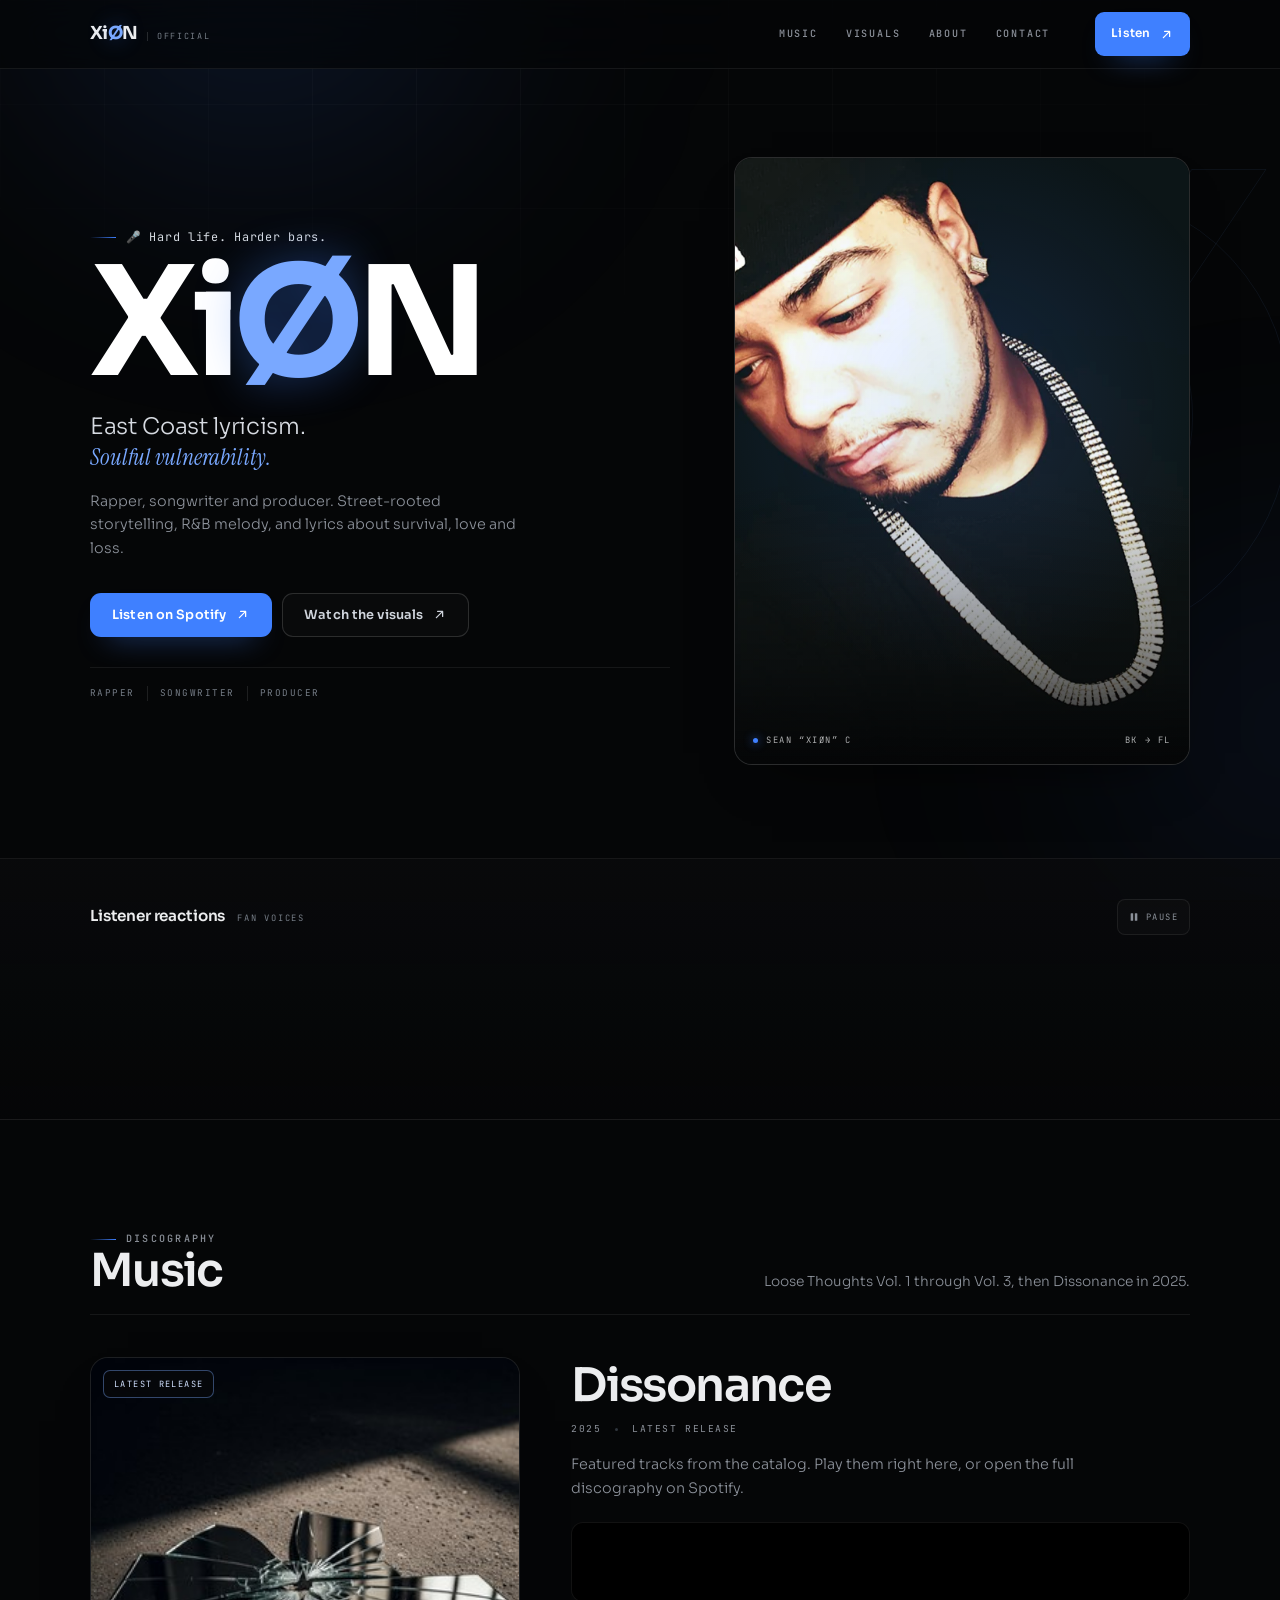
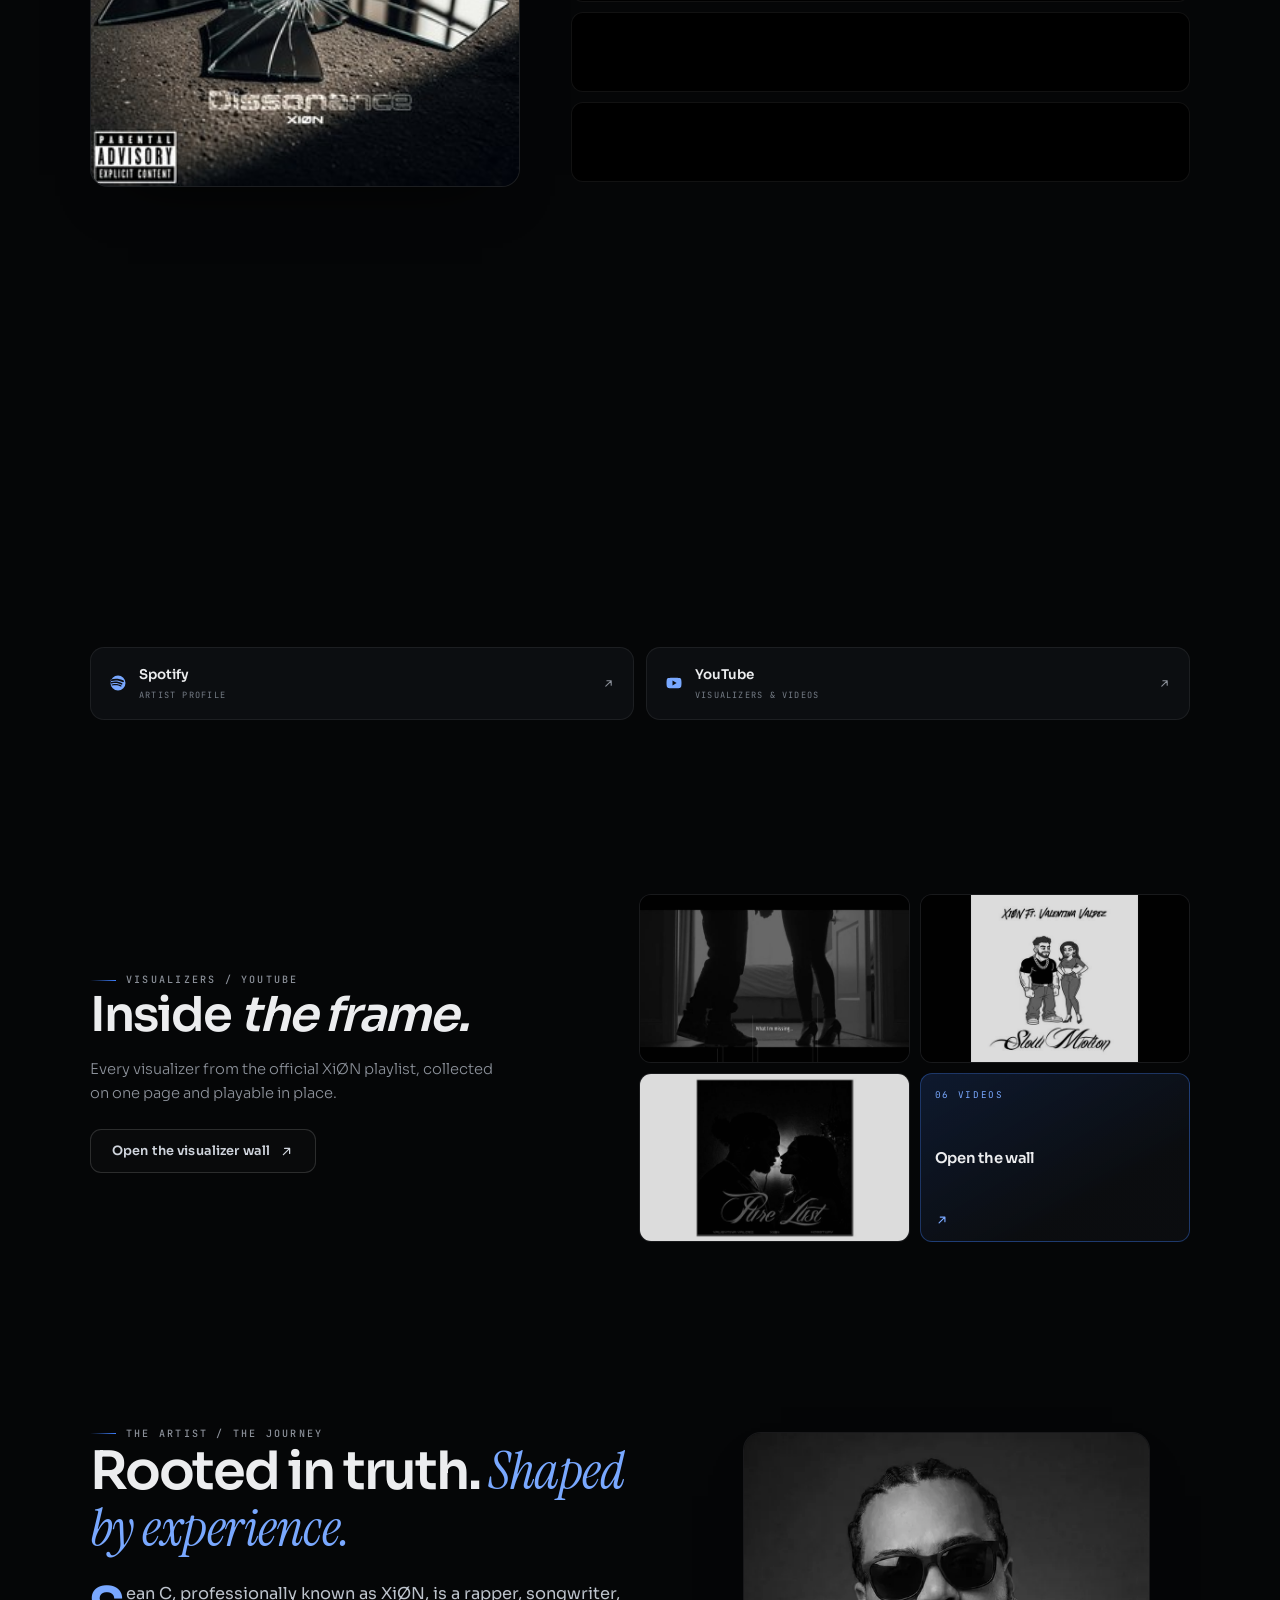
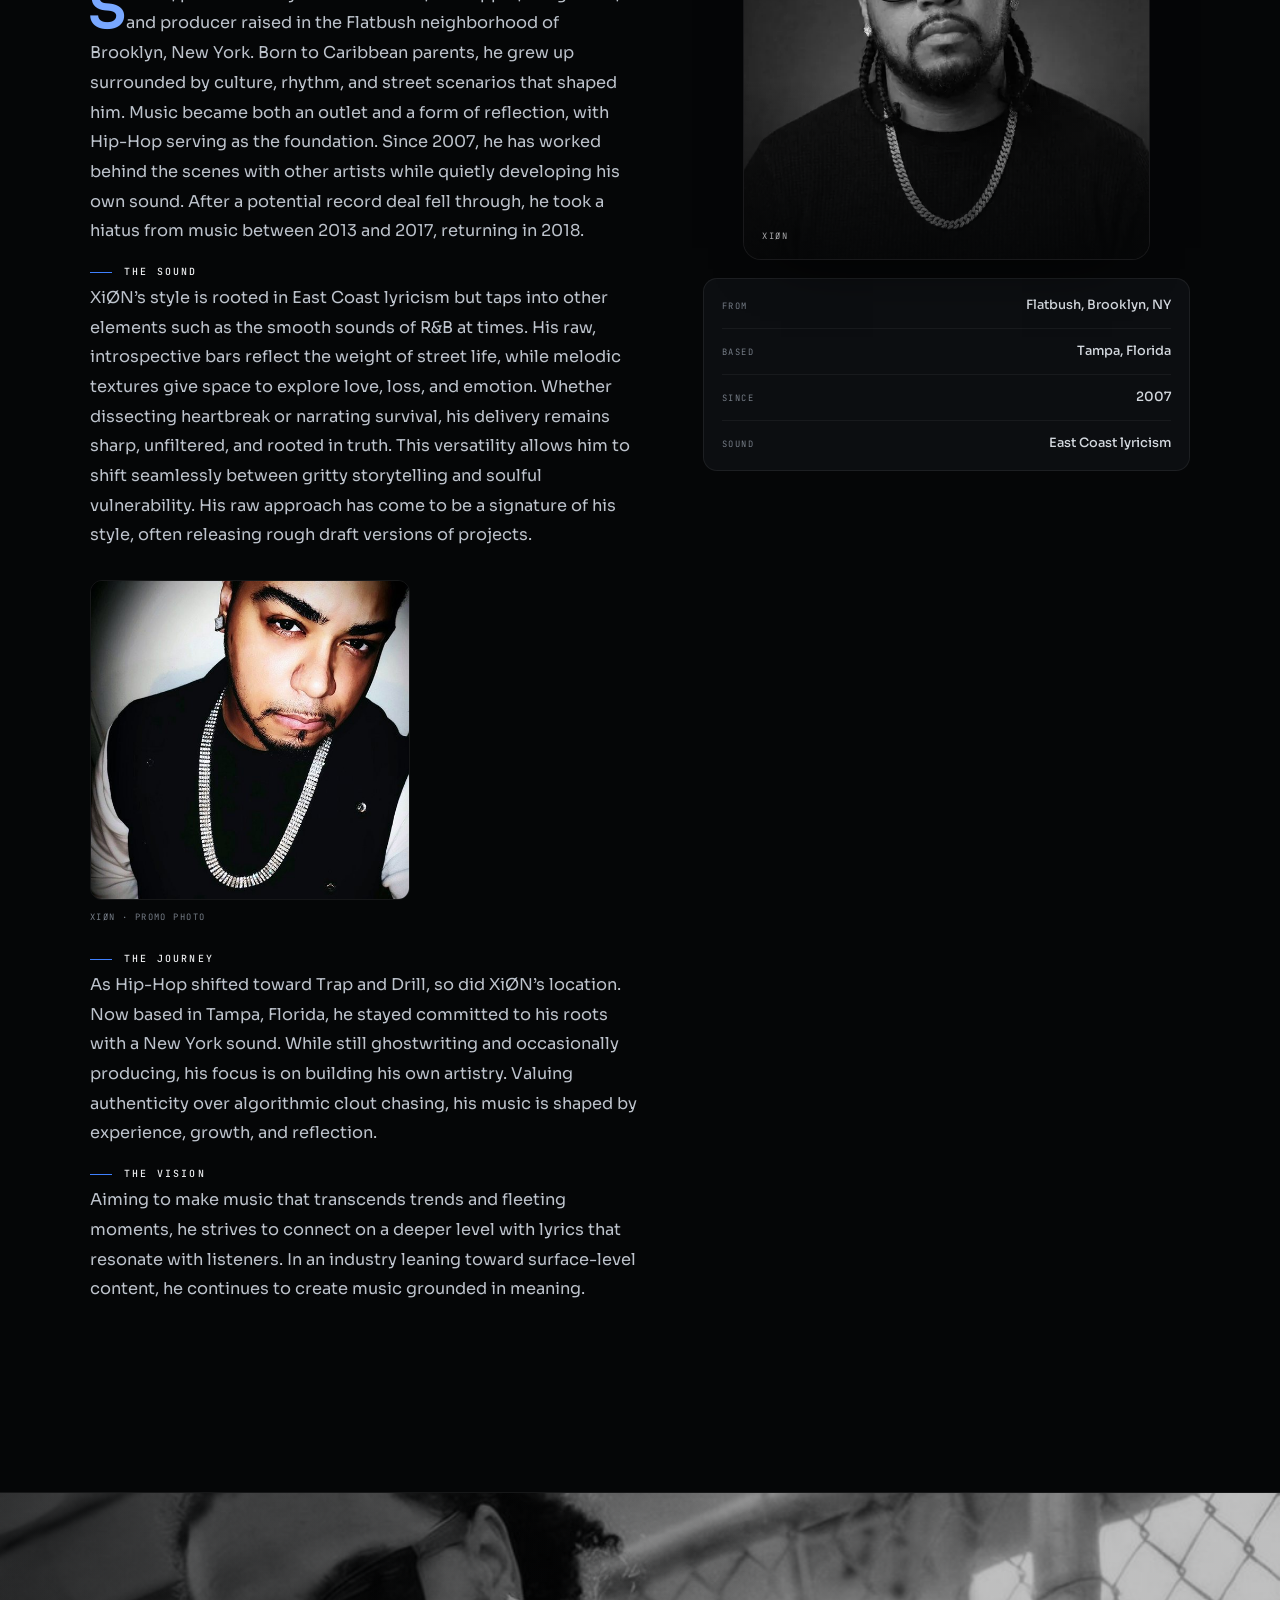
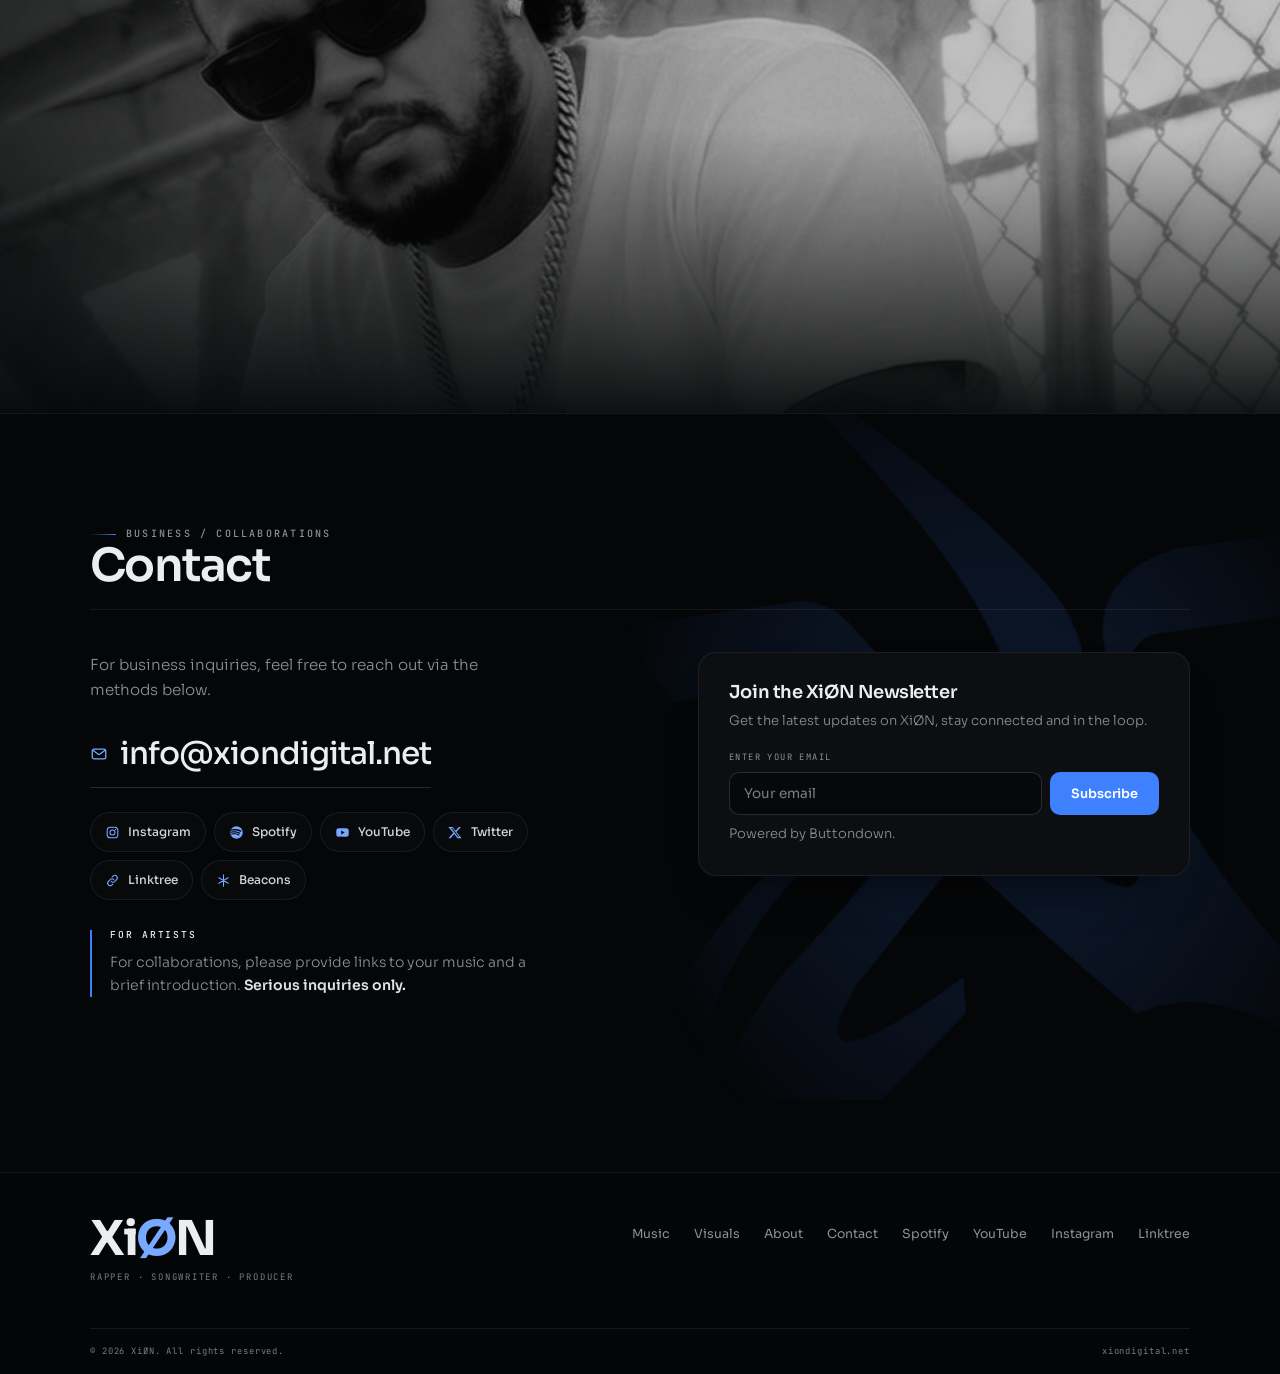
==== commit afdc01bf: "Scale the contact watermark with the viewport width so it stays a background texture on tablets inst" ====
--- a/index.html
+++ b/index.html
@@ -48,7 +48,7 @@
       rel="stylesheet"
     />
 
-    <link rel="stylesheet" href="assets/css/xion.css?v=2" />
+    <link rel="stylesheet" href="assets/css/xion.css?v=3" />
 
     <!-- Standard Favicons -->
     <link rel="icon" href="images/favicon.ico" type="image/x-icon" />
--- a/assets/css/xion.css
+++ b/assets/css/xion.css
@@ -1577,9 +1577,11 @@
 .contact__mark::before {
   content: "";
   position: absolute;
-  top: -9rem;
-  right: -9rem;
-  height: 135%;
+  /* Sized from the viewport width so the glyph keeps the same visual weight
+     on a laptop and on a tablet, where the section grows much taller. */
+  top: -10vw;
+  right: -10vw;
+  width: 65vw;
   aspect-ratio: 734 / 862;
   background: url("../../images/x-mark.png") center / contain no-repeat;
   opacity: 0.12;
@@ -2318,6 +2320,7 @@
     top: 20%;
     bottom: auto;
     right: -4rem;
+    width: auto;
     height: 46%;
     opacity: 0.11;
     transform: rotate(-10deg);
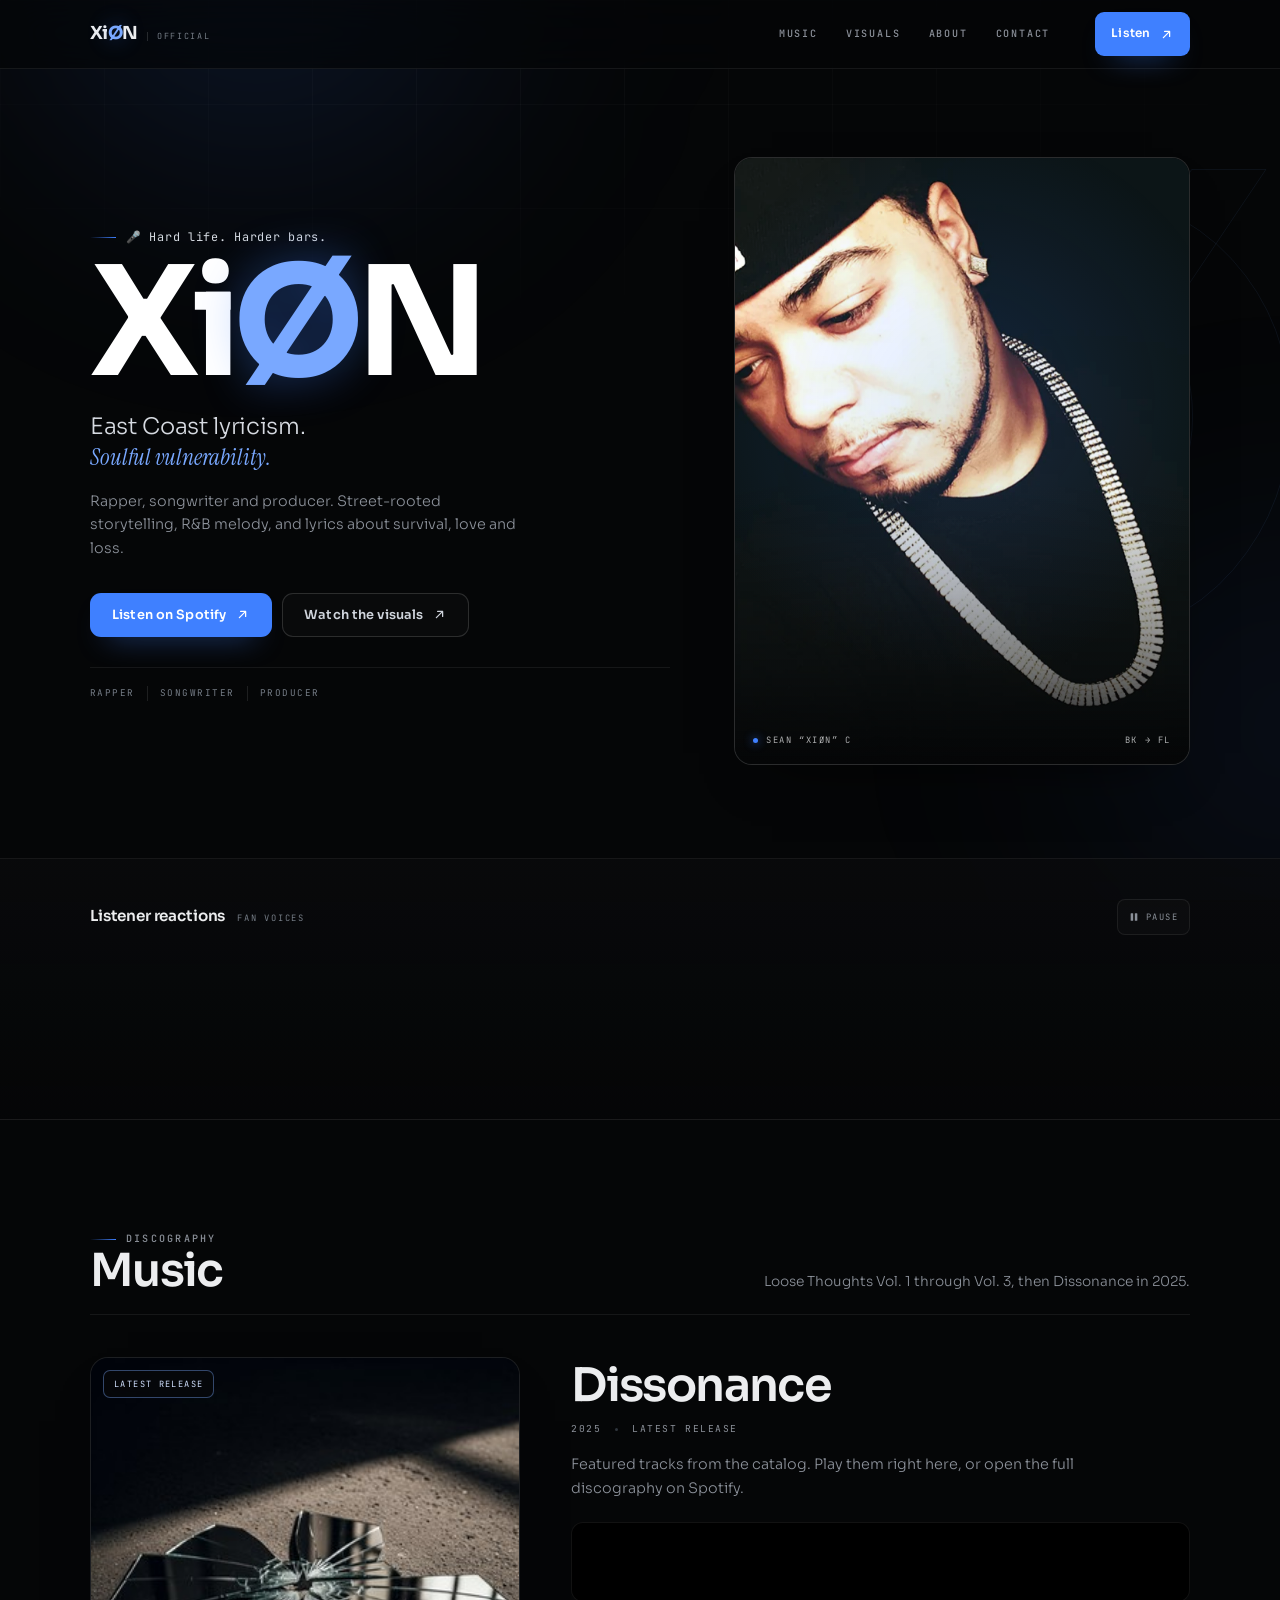
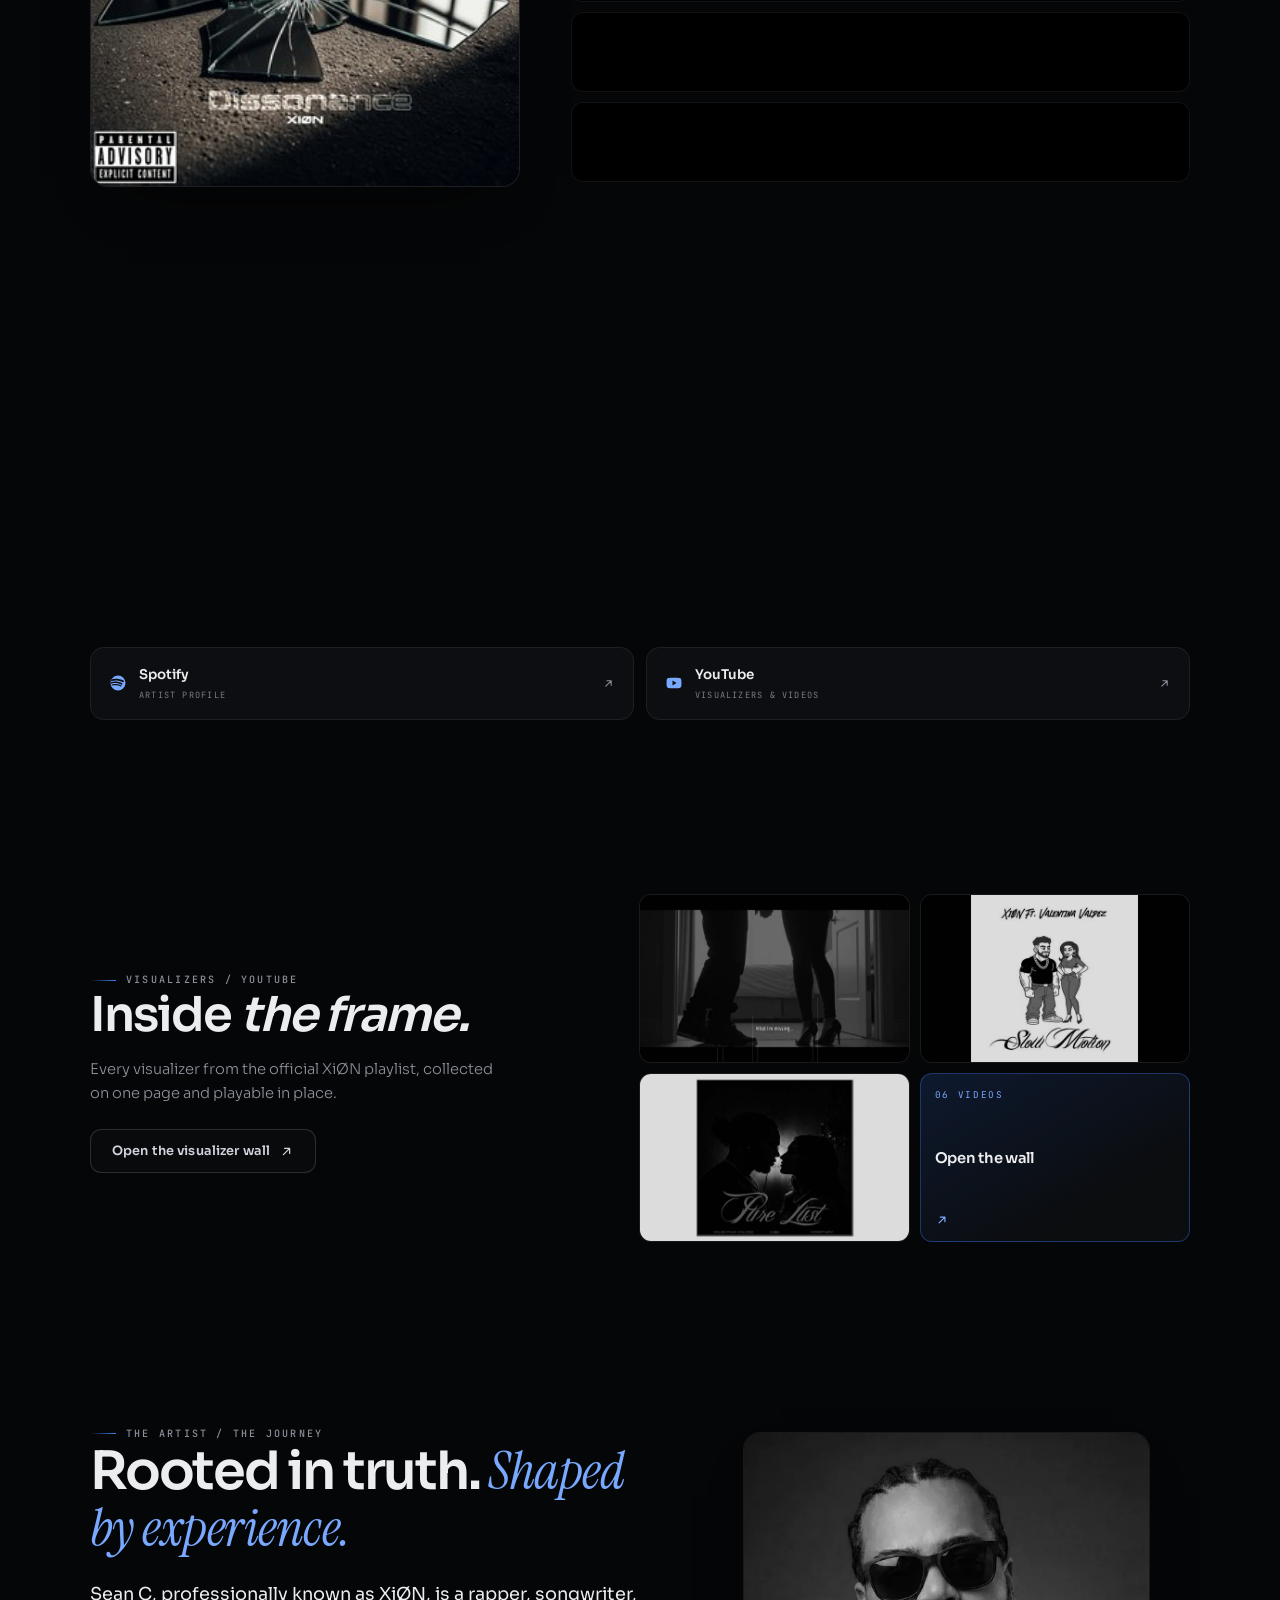
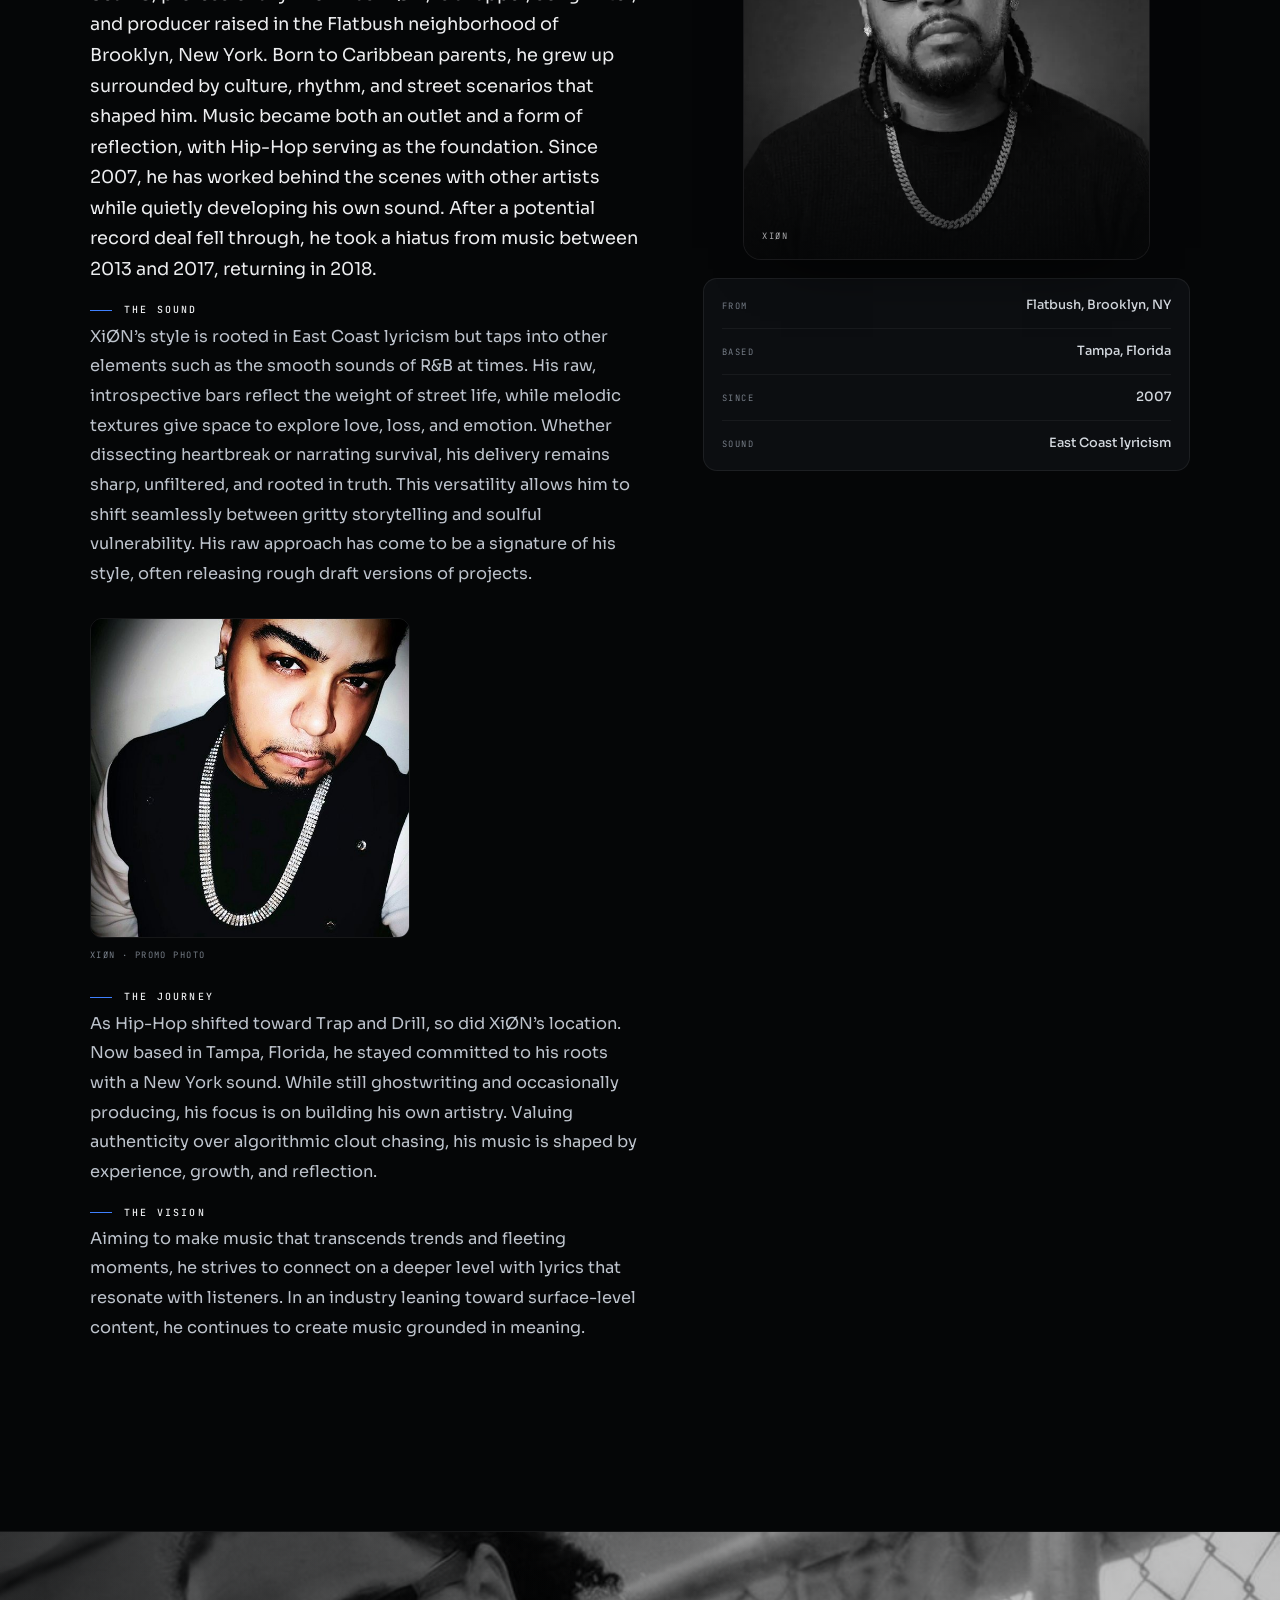
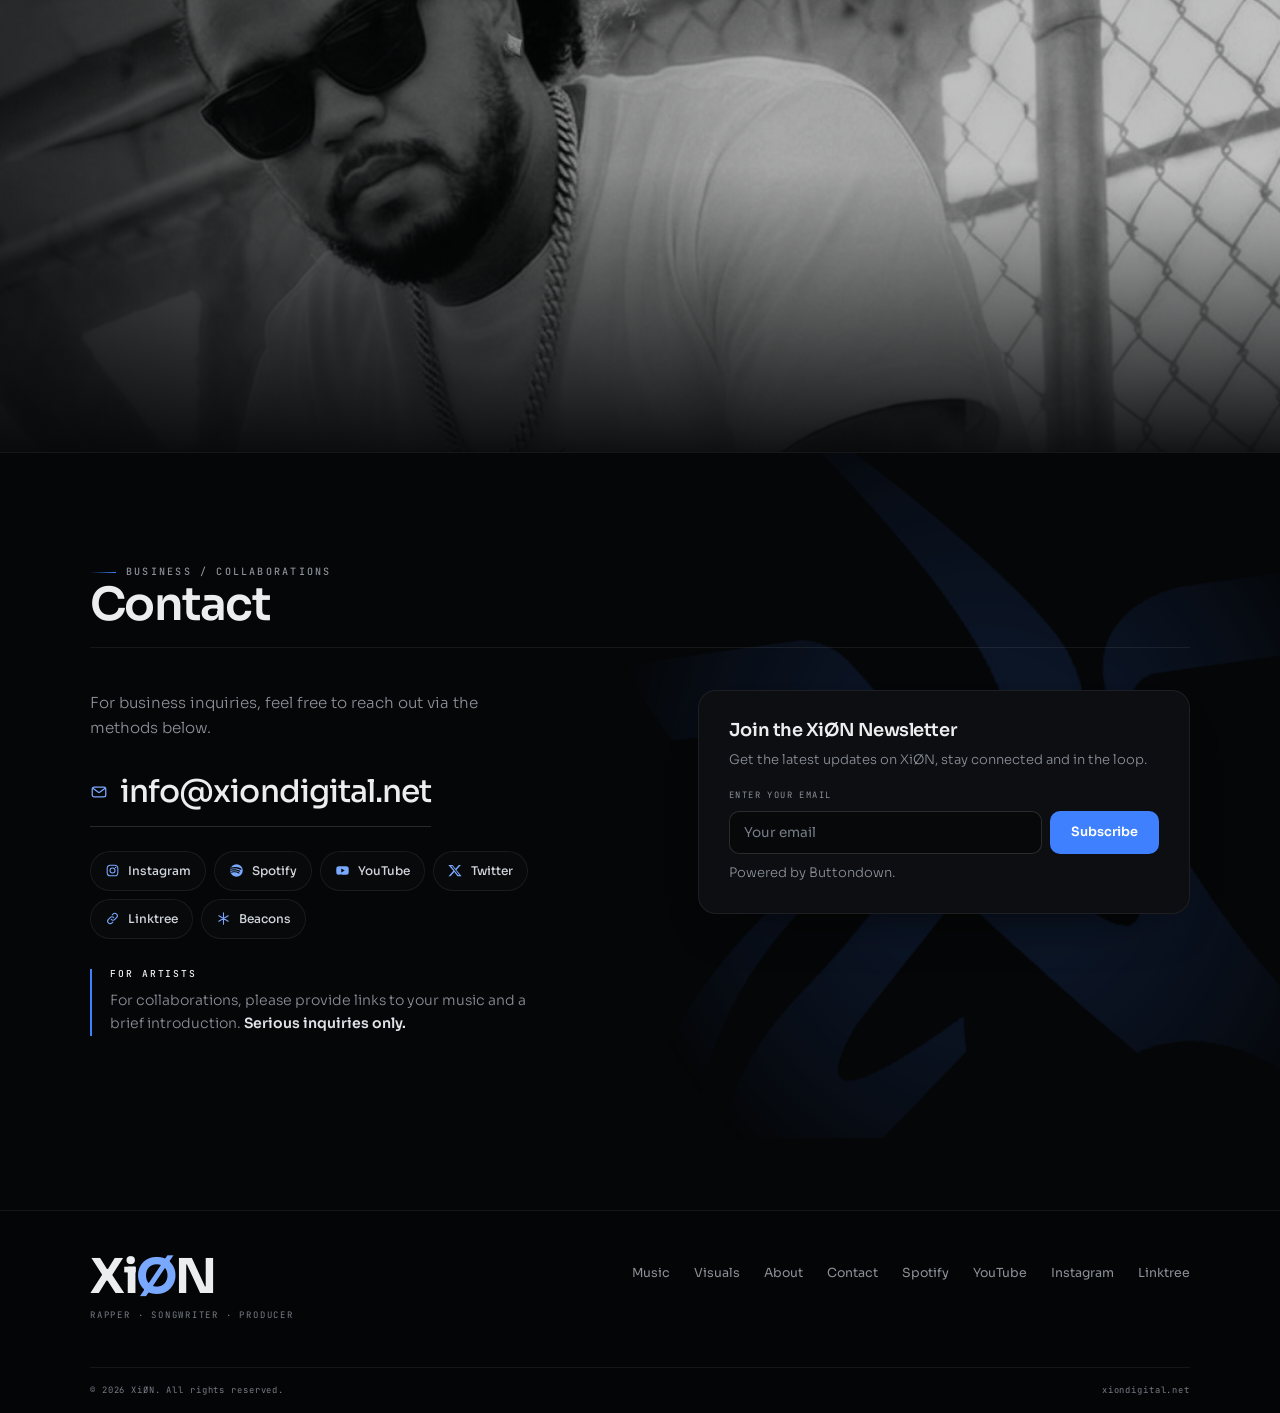
==== commit 2ded26ad: "Replace the biography drop cap with a larger lede so the opening paragraph stops fighting the first " ====
--- a/index.html
+++ b/index.html
@@ -48,7 +48,7 @@
       rel="stylesheet"
     />
 
-    <link rel="stylesheet" href="assets/css/xion.css?v=3" />
+    <link rel="stylesheet" href="assets/css/xion.css?v=4" />
 
     <!-- Standard Favicons -->
     <link rel="icon" href="images/favicon.ico" type="image/x-icon" />
--- a/assets/css/xion.css
+++ b/assets/css/xion.css
@@ -1359,21 +1359,14 @@
   margin-top: 1.15em;
 }
 
-/* Opening paragraph: a true two-line drop cap where the browser supports it.
-   The old floated ::first-letter was misaligned against Sora's metrics, so the
-   fallback is simply a coloured capital rather than a floating one. */
-.about__copy > p:first-of-type::first-letter {
-  margin-right: 0.05em;
-  font-family: var(--font-display);
-  font-weight: 600;
-  color: var(--blue-hi);
-}
-
-@supports (initial-letter: 2) {
-  .about__copy > p:first-of-type::first-letter {
-    -webkit-initial-letter: 2;
-    initial-letter: 2;
-  }
+/* The opening paragraph carries the section as a lede. Deliberately no drop
+   cap: both the floated and the initial-letter versions sat off the first
+   baseline against Sora's metrics, and grew into the second line at narrow
+   widths. The type does the work instead. */
+.about__copy > p:first-of-type {
+  font-size: 1.09em;
+  line-height: 1.72;
+  color: var(--ink);
 }
 
 .about__copy h3 {
@@ -2309,10 +2302,6 @@
     font-size: 0.98rem;
   }
 
-  .about__copy p:first-of-type::first-letter {
-    font-size: 3.1em;
-  }
-
   /* On narrow screens the section is much taller than it is wide, so the
      mark is scaled down and led by its own placement instead of the desktop
      crop over the newsletter block. */
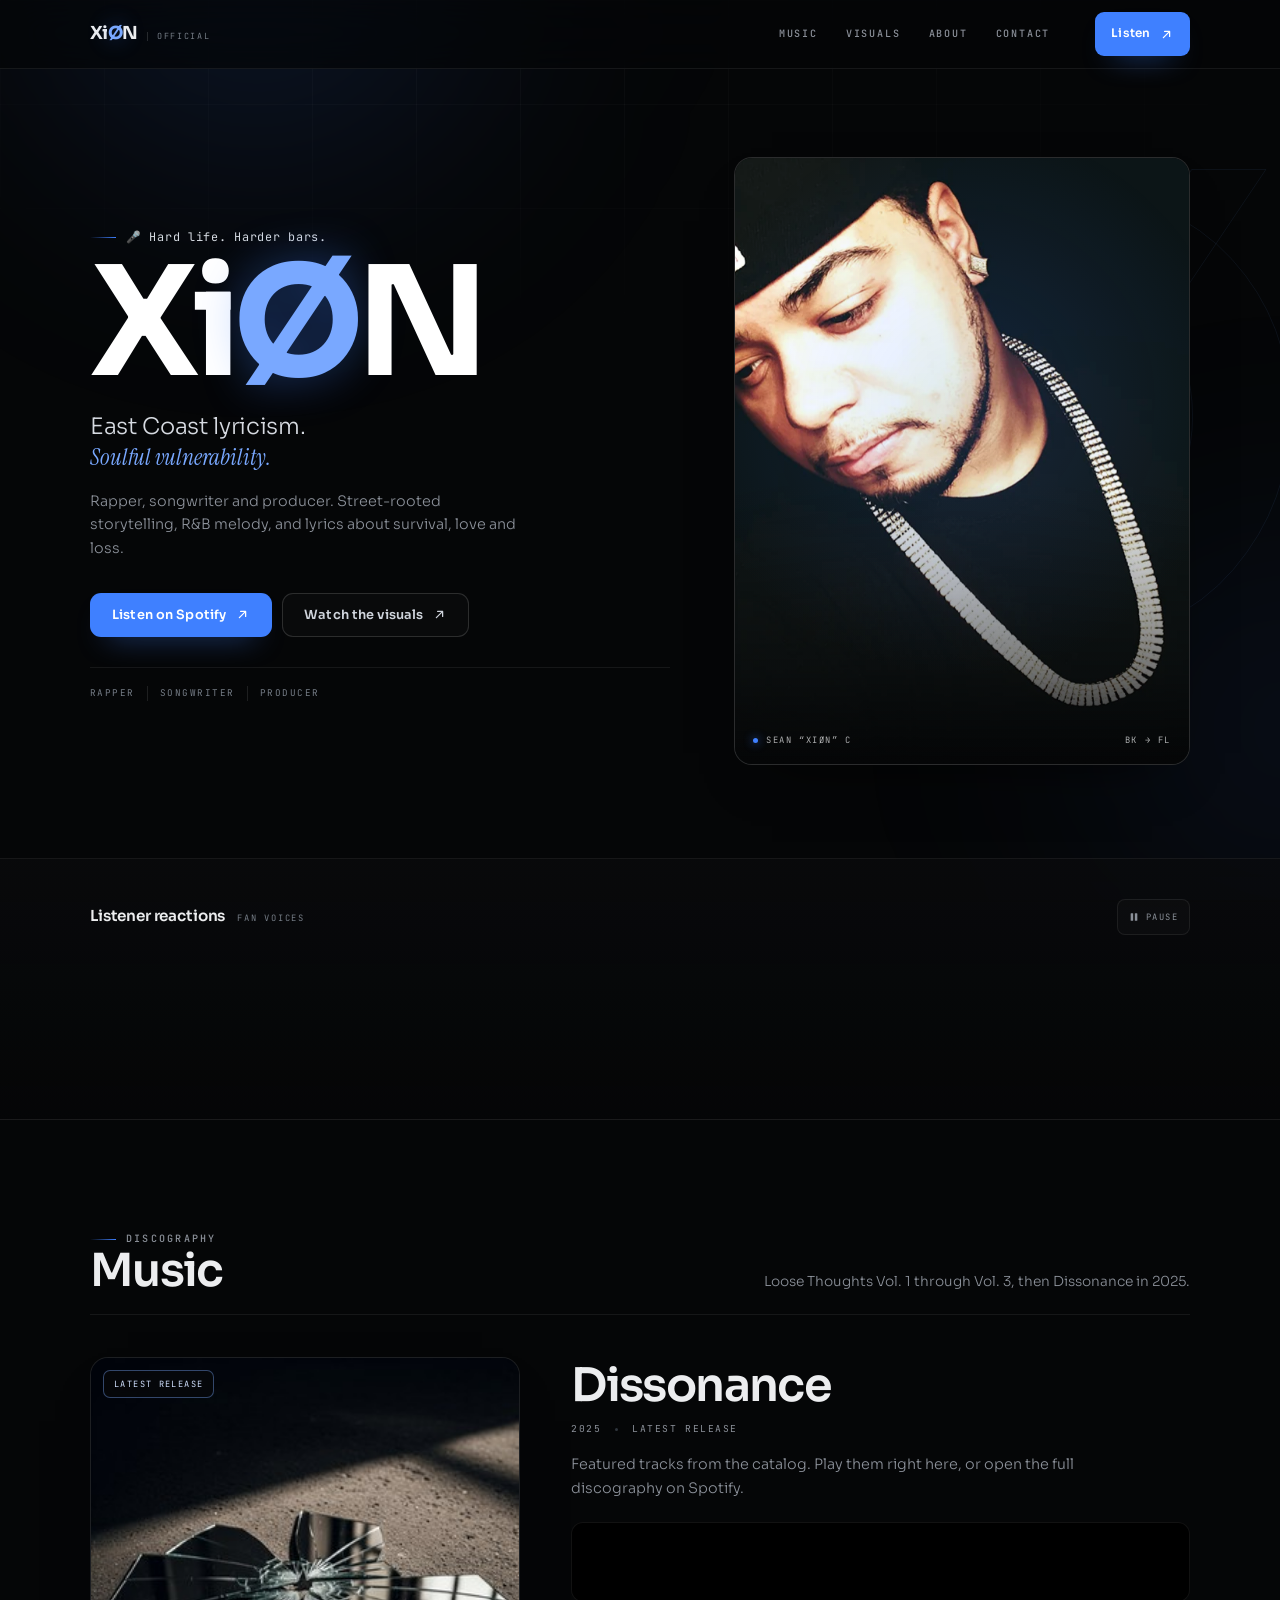
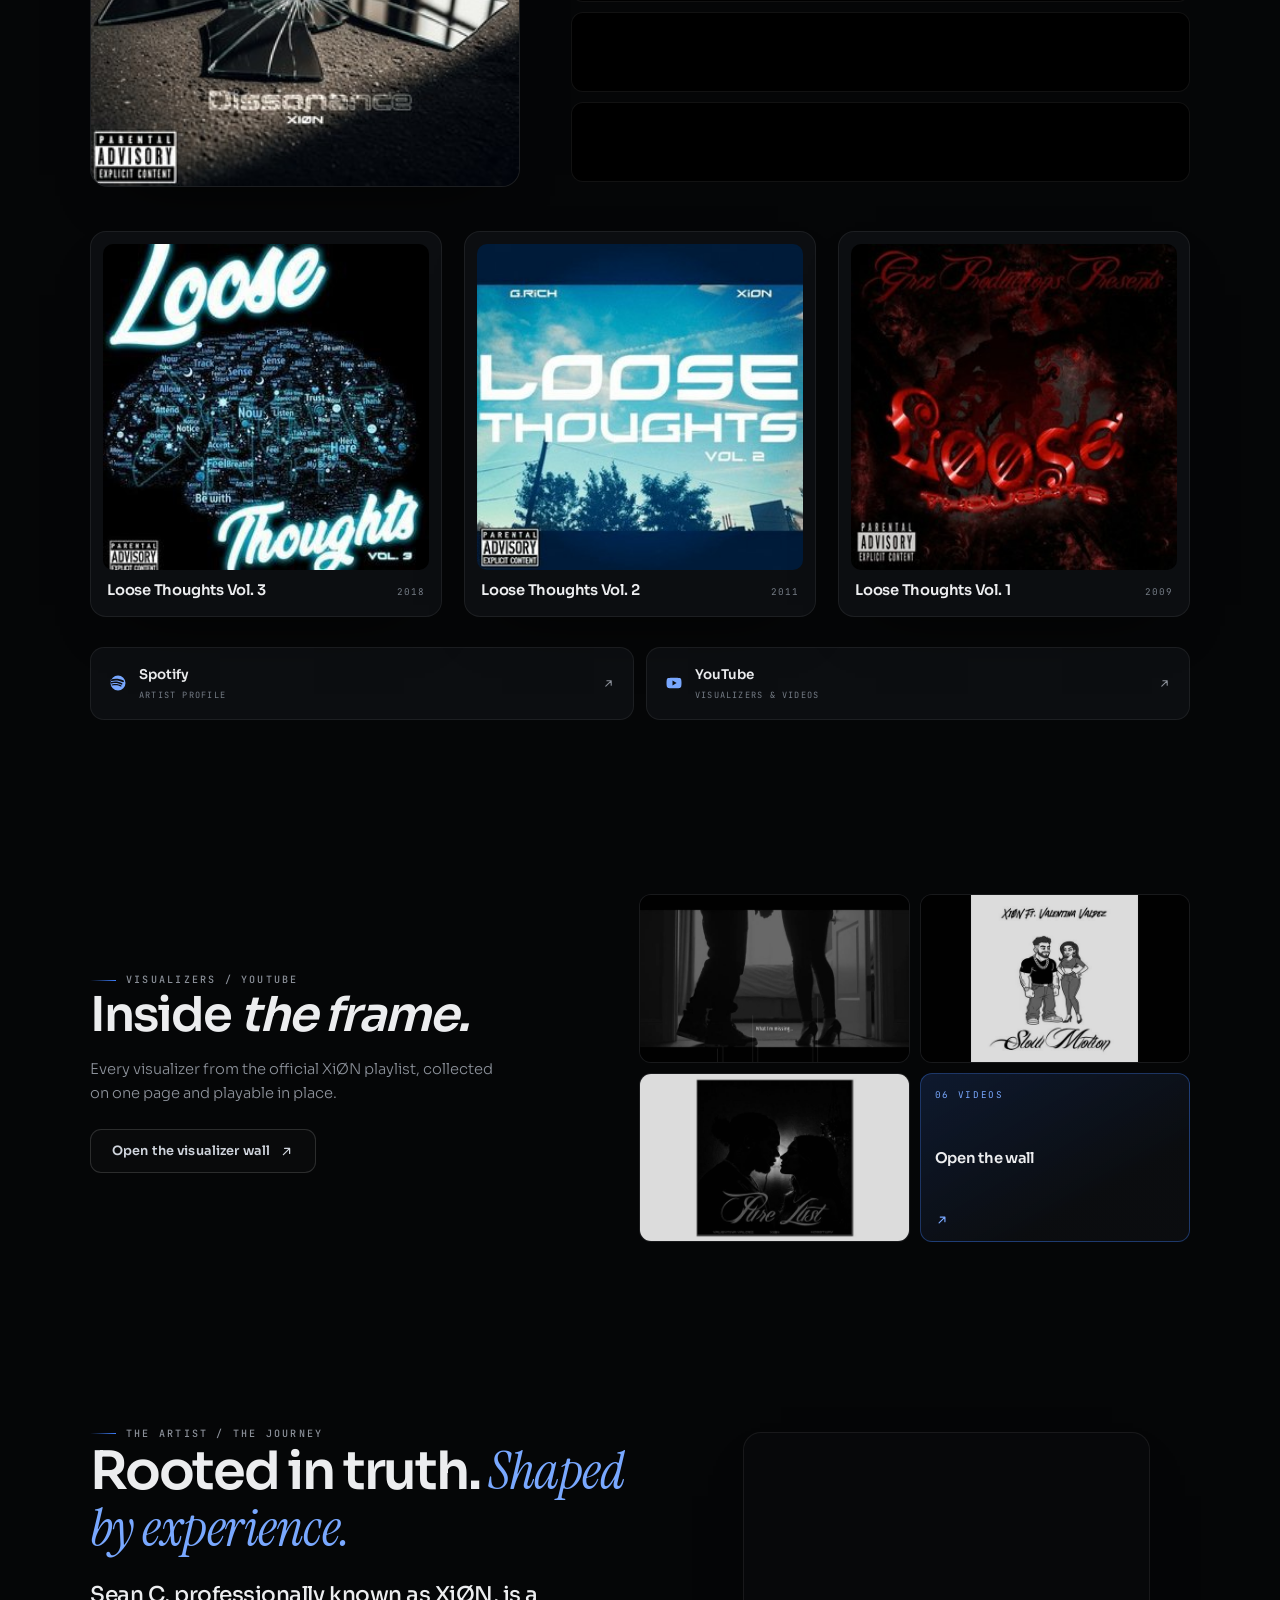
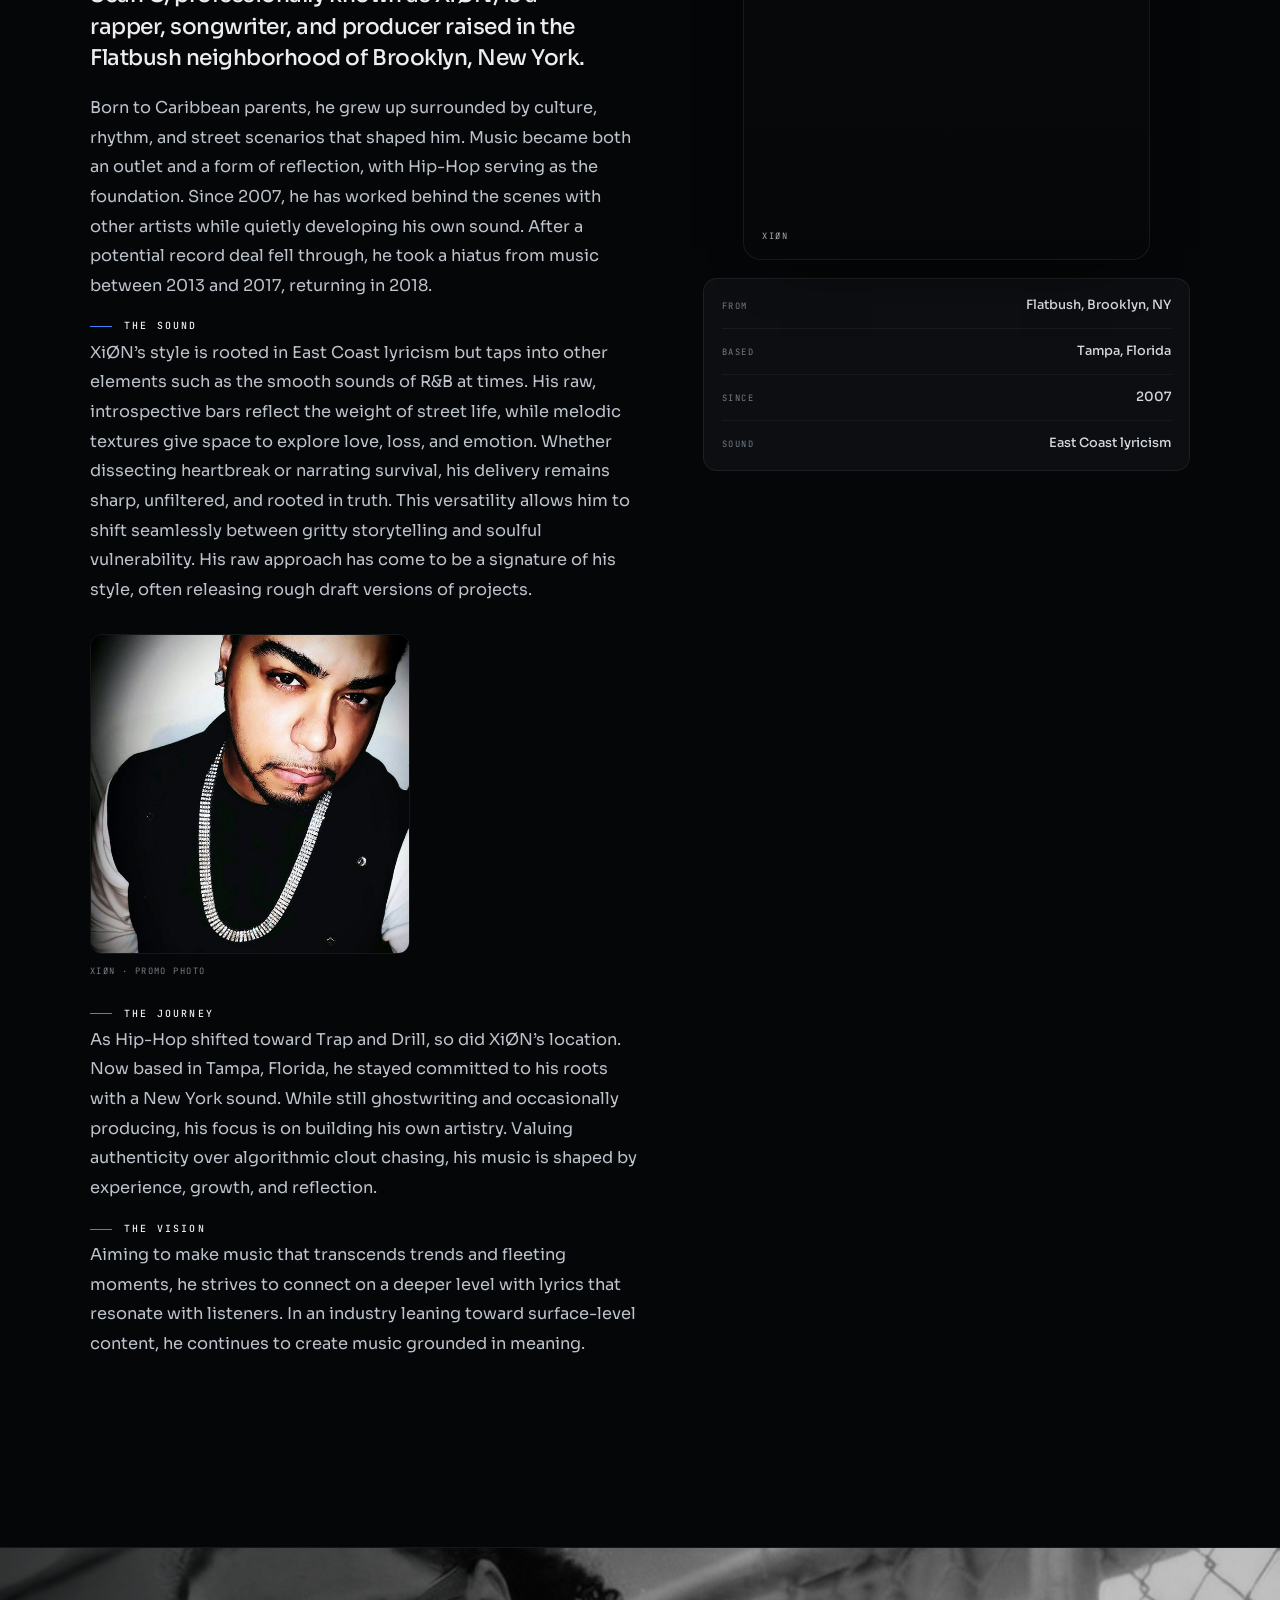
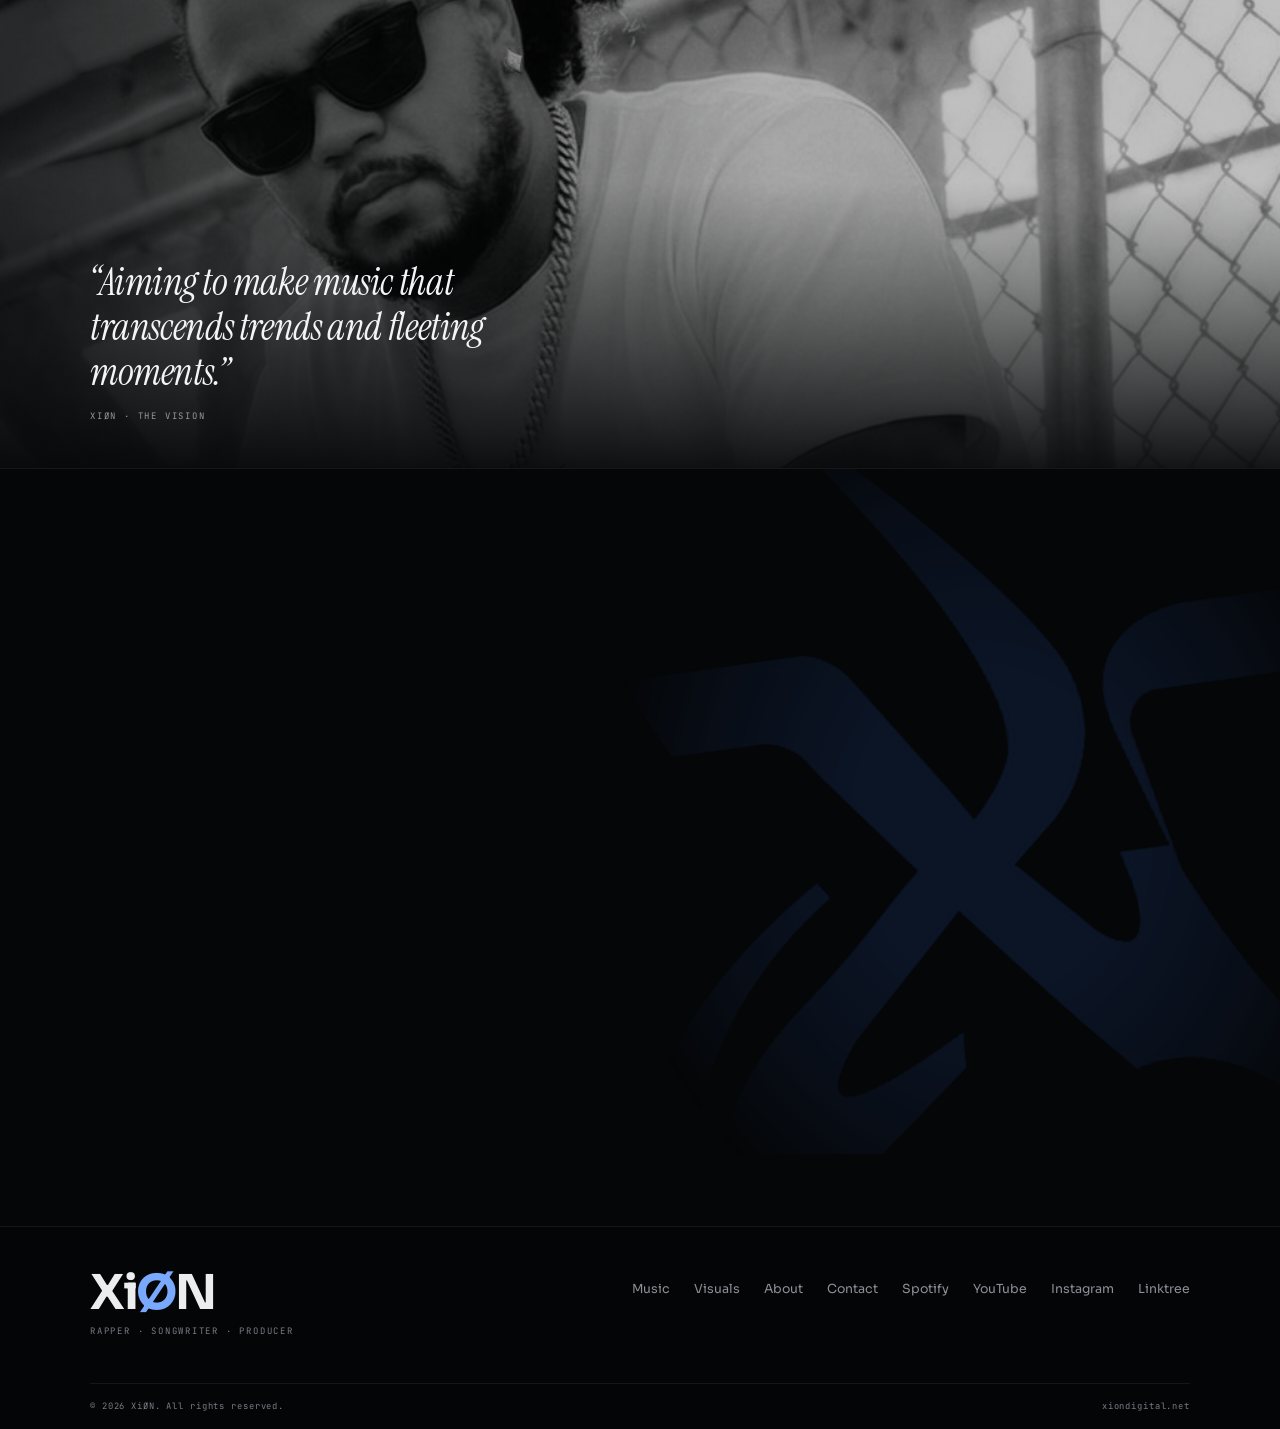
==== commit e135d6f9: "Open the biography with its first sentence as a display lede so the About section reads as an editor" ====
--- a/index.html
+++ b/index.html
@@ -48,7 +48,7 @@
       rel="stylesheet"
     />
 
-    <link rel="stylesheet" href="assets/css/xion.css?v=4" />
+    <link rel="stylesheet" href="assets/css/xion.css?v=5" />
 
     <!-- Standard Favicons -->
     <link rel="icon" href="images/favicon.ico" type="image/x-icon" />
@@ -553,15 +553,17 @@
               <h2 id="about-title">Rooted in truth. <em>Shaped by experience.</em></h2>
 
               <div class="about__copy">
+                <p class="about__lede">
+                  Sean C, professionally known as XiØN, is a rapper, songwriter, and producer
+                  raised in the Flatbush neighborhood of Brooklyn, New York.
+                </p>
                 <p>
-                  Sean C, professionally known as XiØN, is a rapper, songwriter, and producer
-                  raised in the Flatbush neighborhood of Brooklyn, New York. Born to Caribbean
-                  parents, he grew up surrounded by culture, rhythm, and street scenarios that
-                  shaped him. Music became both an outlet and a form of reflection, with Hip-Hop
-                  serving as the foundation. Since 2007, he has worked behind the scenes with other
-                  artists while quietly developing his own sound. After a potential record deal
-                  fell through, he took a hiatus from music between 2013 and 2017, returning in
-                  2018.
+                  Born to Caribbean parents, he grew up surrounded by culture, rhythm, and street
+                  scenarios that shaped him. Music became both an outlet and a form of reflection,
+                  with Hip-Hop serving as the foundation. Since 2007, he has worked behind the
+                  scenes with other artists while quietly developing his own sound. After a
+                  potential record deal fell through, he took a hiatus from music between 2013 and
+                  2017, returning in 2018.
                 </p>
 
                 <h3>The Sound</h3>
--- a/assets/css/xion.css
+++ b/assets/css/xion.css
@@ -1359,14 +1359,22 @@
   margin-top: 1.15em;
 }
 
-/* The opening paragraph carries the section as a lede. Deliberately no drop
-   cap: both the floated and the initial-letter versions sat off the first
-   baseline against Sora's metrics, and grew into the second line at narrow
-   widths. The type does the work instead. */
-.about__copy > p:first-of-type {
-  font-size: 1.09em;
-  line-height: 1.72;
+/* The opening sentence is set apart as a display lede so the section opens on
+   a beat instead of a wall of copy. Deliberately no drop cap: both the floated
+   and the initial-letter versions sat off Sora's metrics, and grew into the
+   second line at narrow widths. */
+.about__lede {
+  font-family: var(--font-display);
+  font-size: clamp(1.2rem, 1.7vw, 1.48rem);
+  font-weight: 500;
+  line-height: 1.46;
+  letter-spacing: -0.022em;
   color: var(--ink);
+  text-wrap: balance;
+}
+
+.about__lede + p {
+  margin-top: 1.45em;
 }
 
 .about__copy h3 {
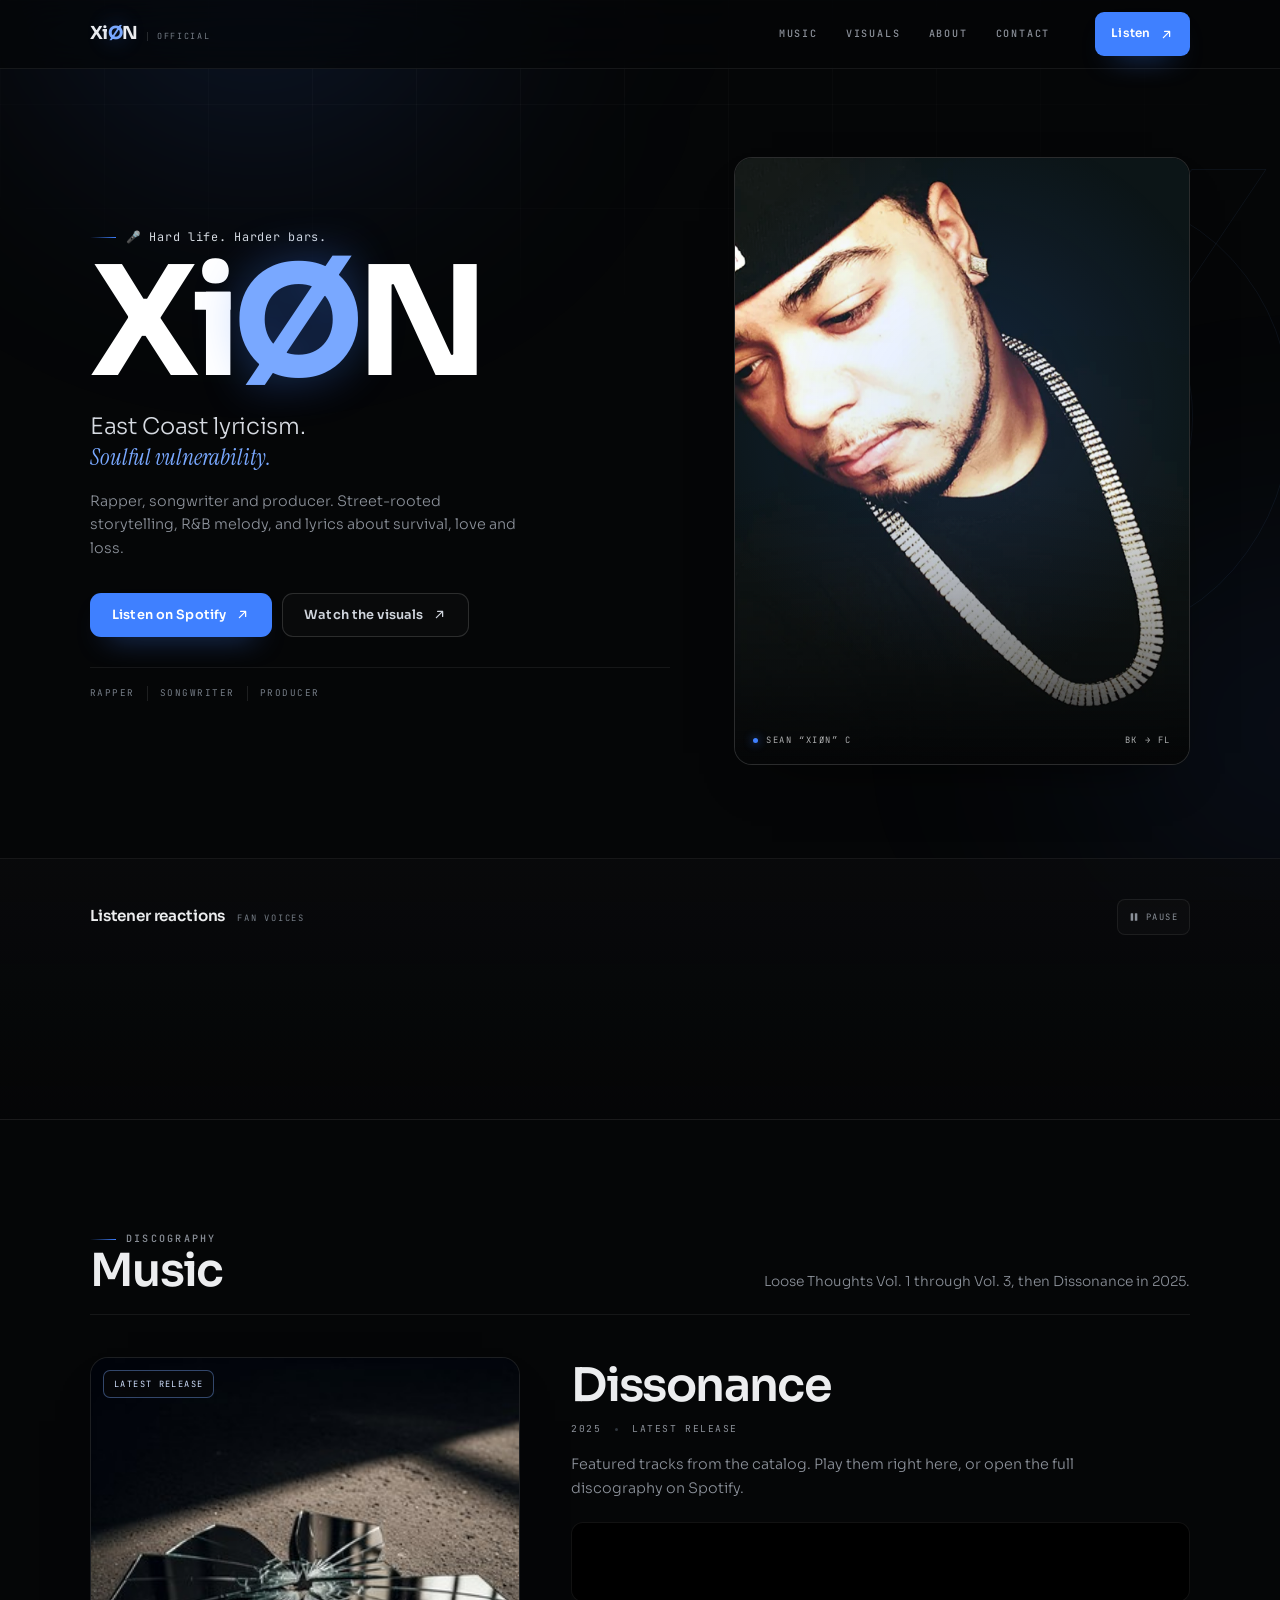
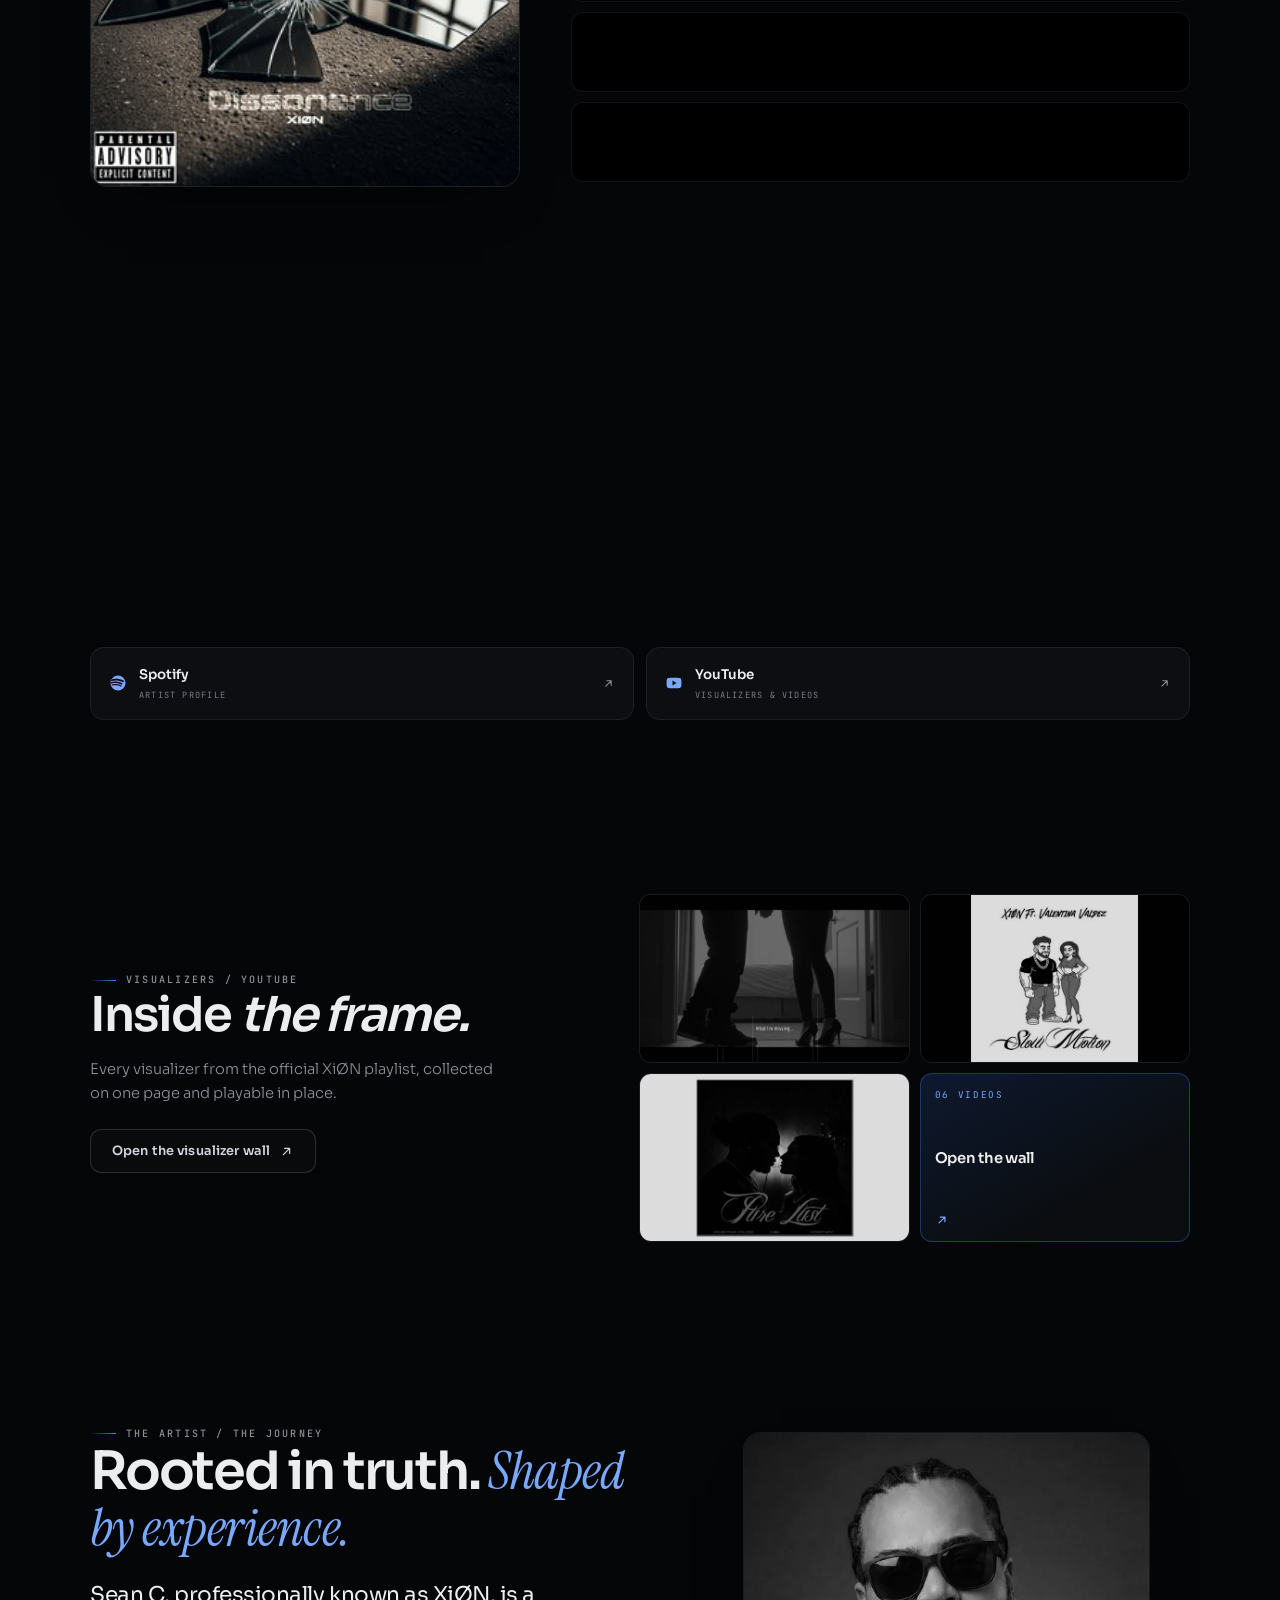
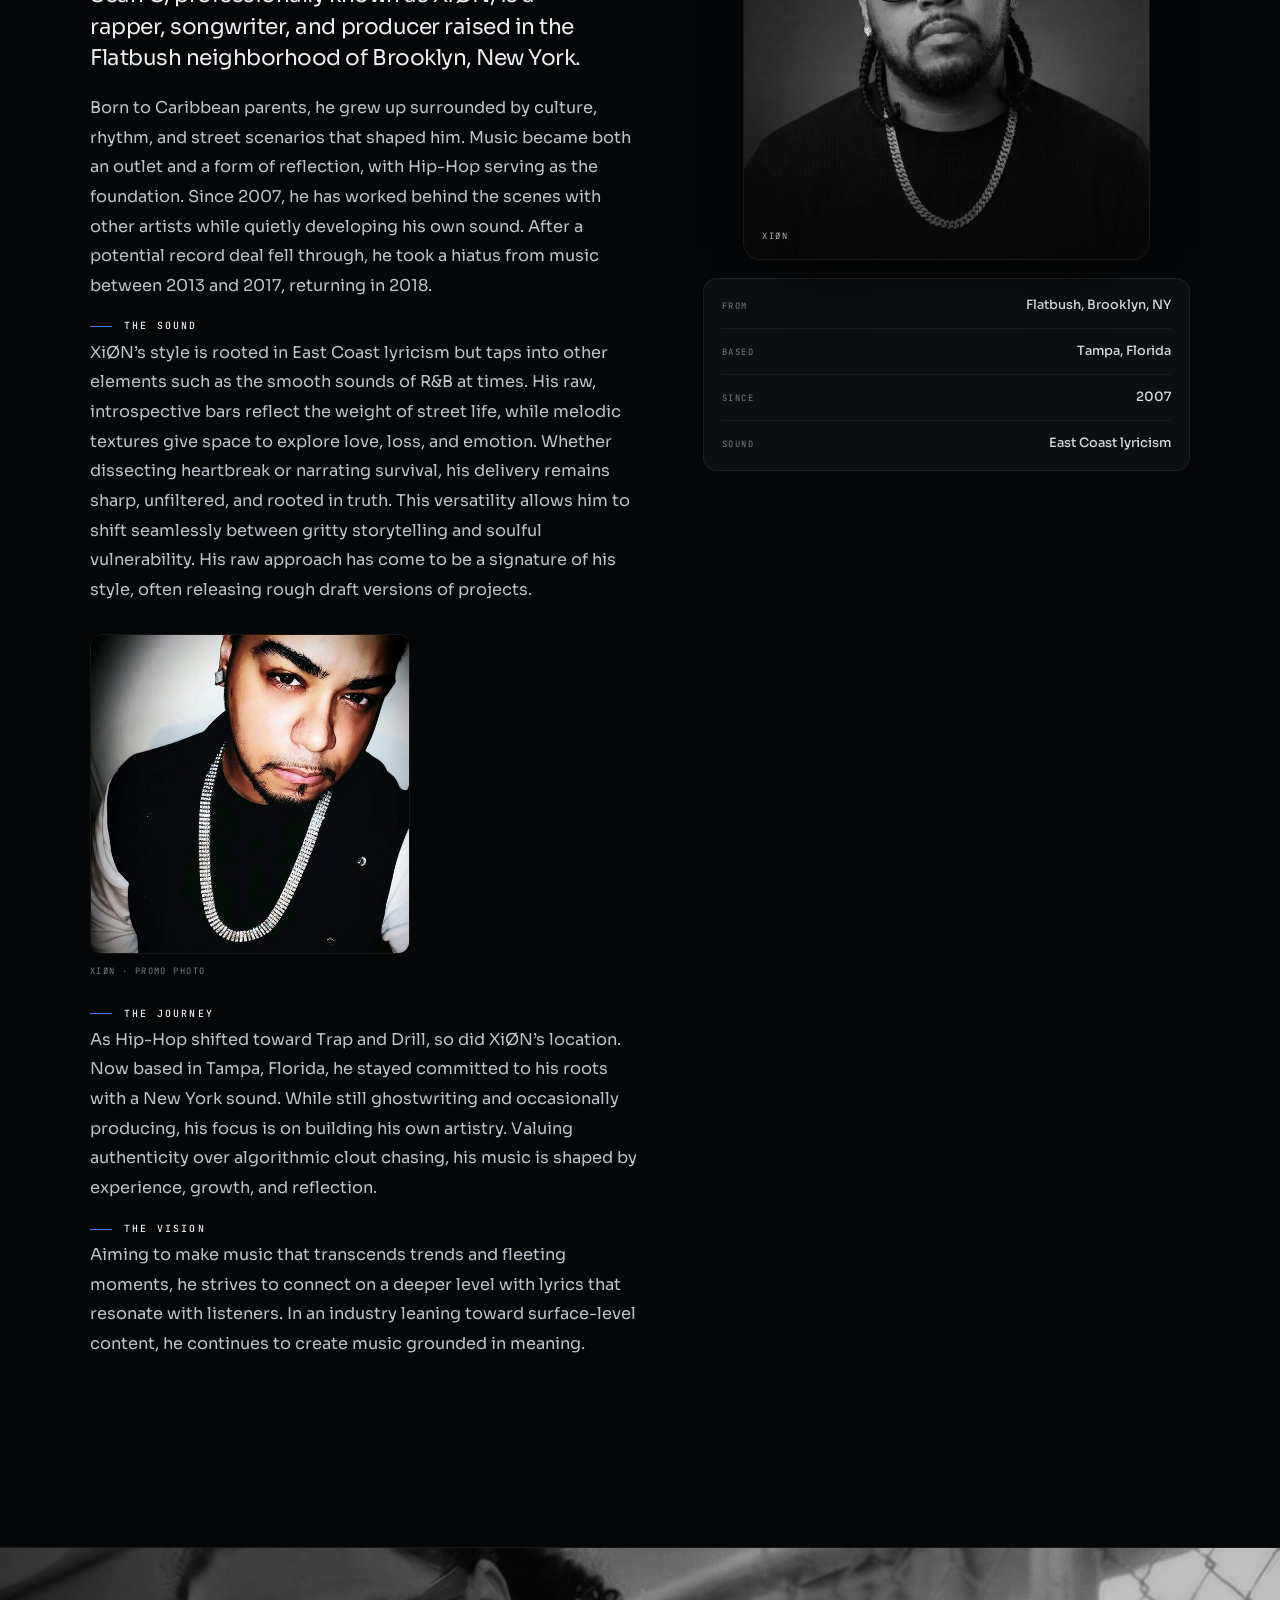
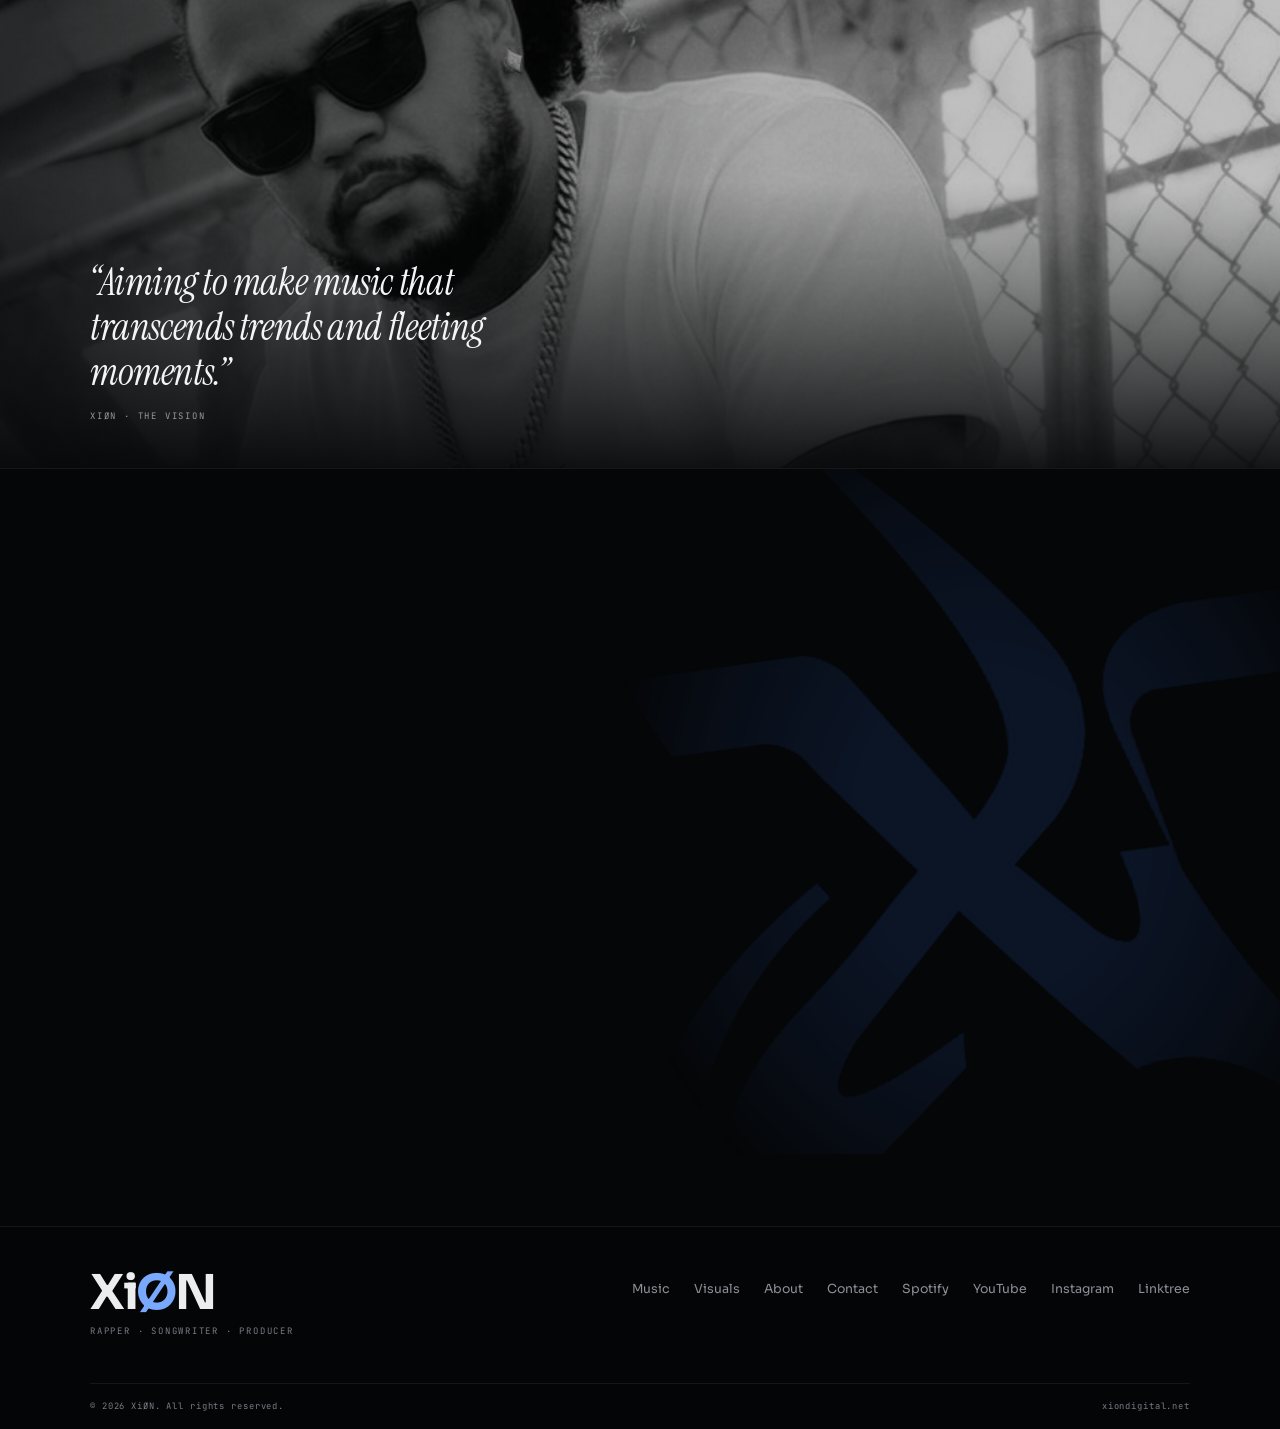
==== commit 6fdc58c8: "Relax the biography lede to regular weight so it reads as a softer opening rather than a second disp" ====
--- a/index.html
+++ b/index.html
@@ -48,7 +48,7 @@
       rel="stylesheet"
     />
 
-    <link rel="stylesheet" href="assets/css/xion.css?v=5" />
+    <link rel="stylesheet" href="assets/css/xion.css?v=6" />
 
     <!-- Standard Favicons -->
     <link rel="icon" href="images/favicon.ico" type="image/x-icon" />
--- a/assets/css/xion.css
+++ b/assets/css/xion.css
@@ -1366,7 +1366,7 @@
 .about__lede {
   font-family: var(--font-display);
   font-size: clamp(1.2rem, 1.7vw, 1.48rem);
-  font-weight: 500;
+  font-weight: 400;
   line-height: 1.46;
   letter-spacing: -0.022em;
   color: var(--ink);
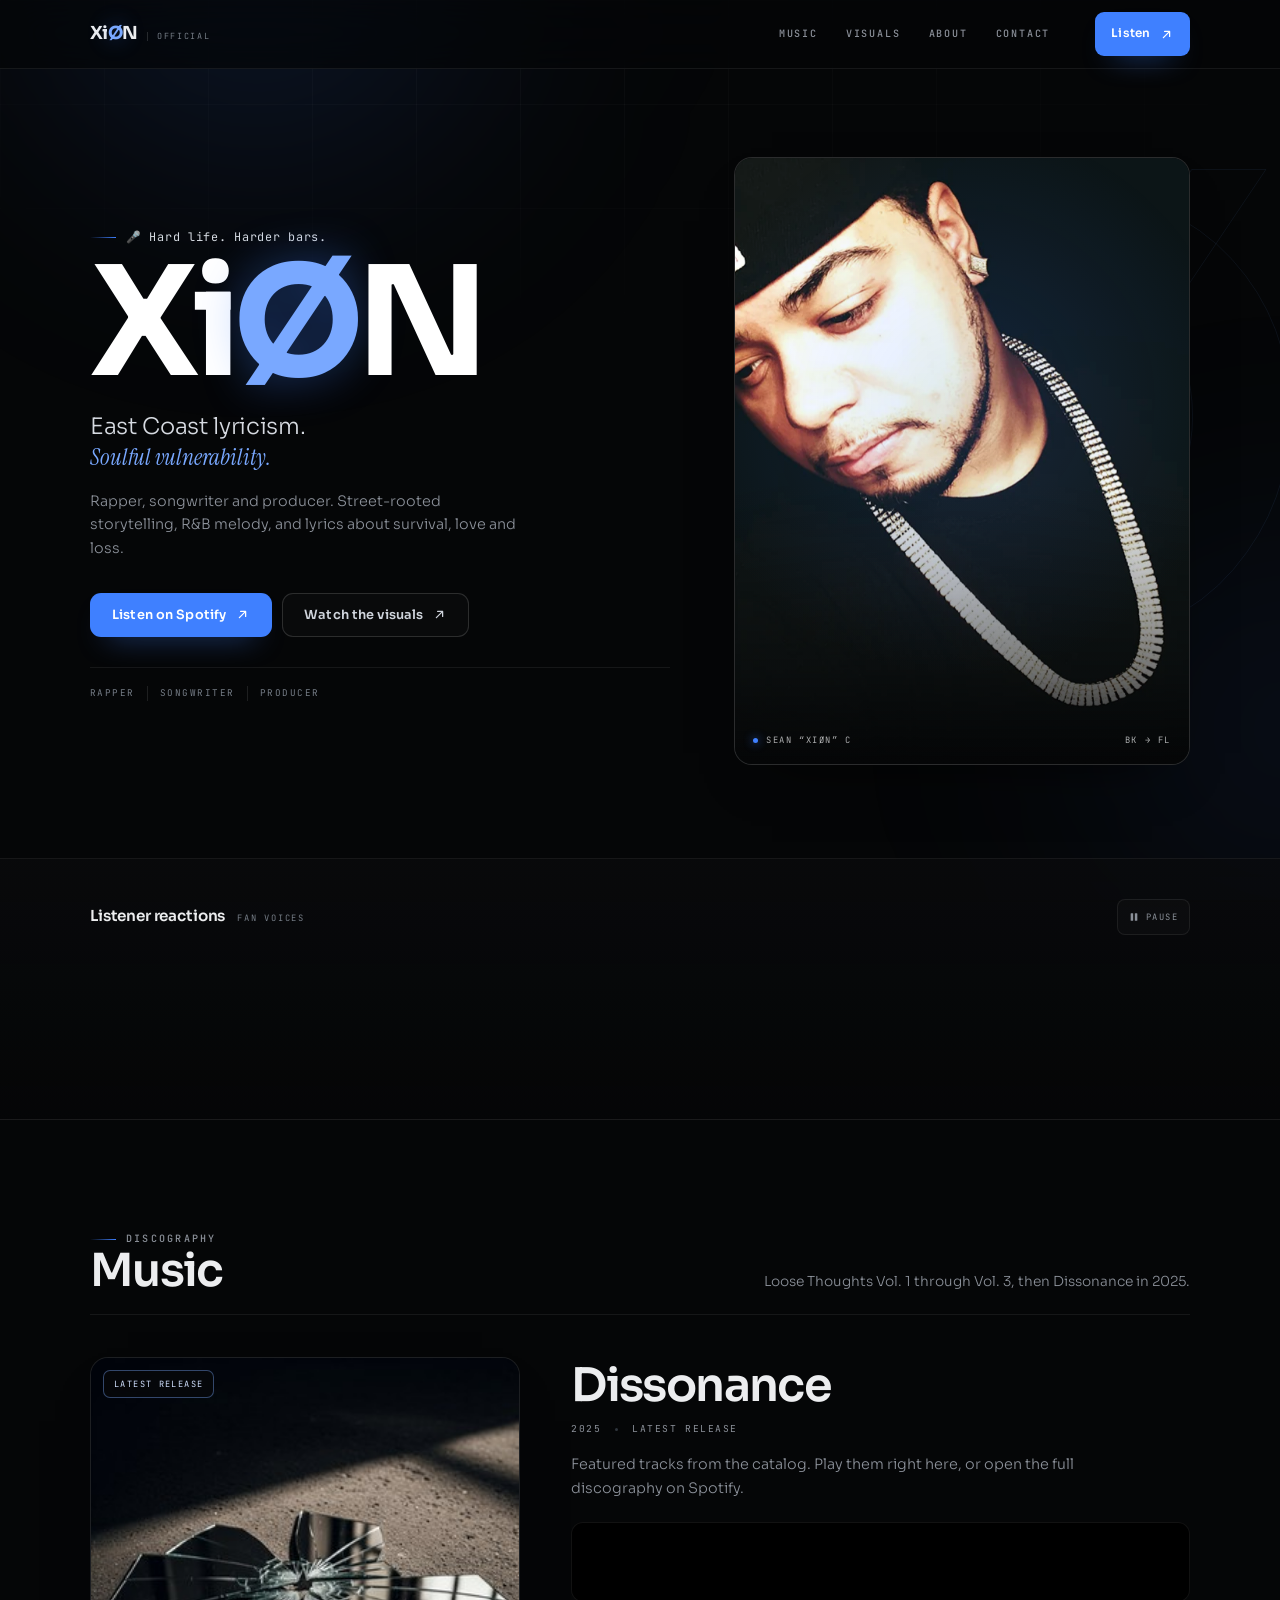
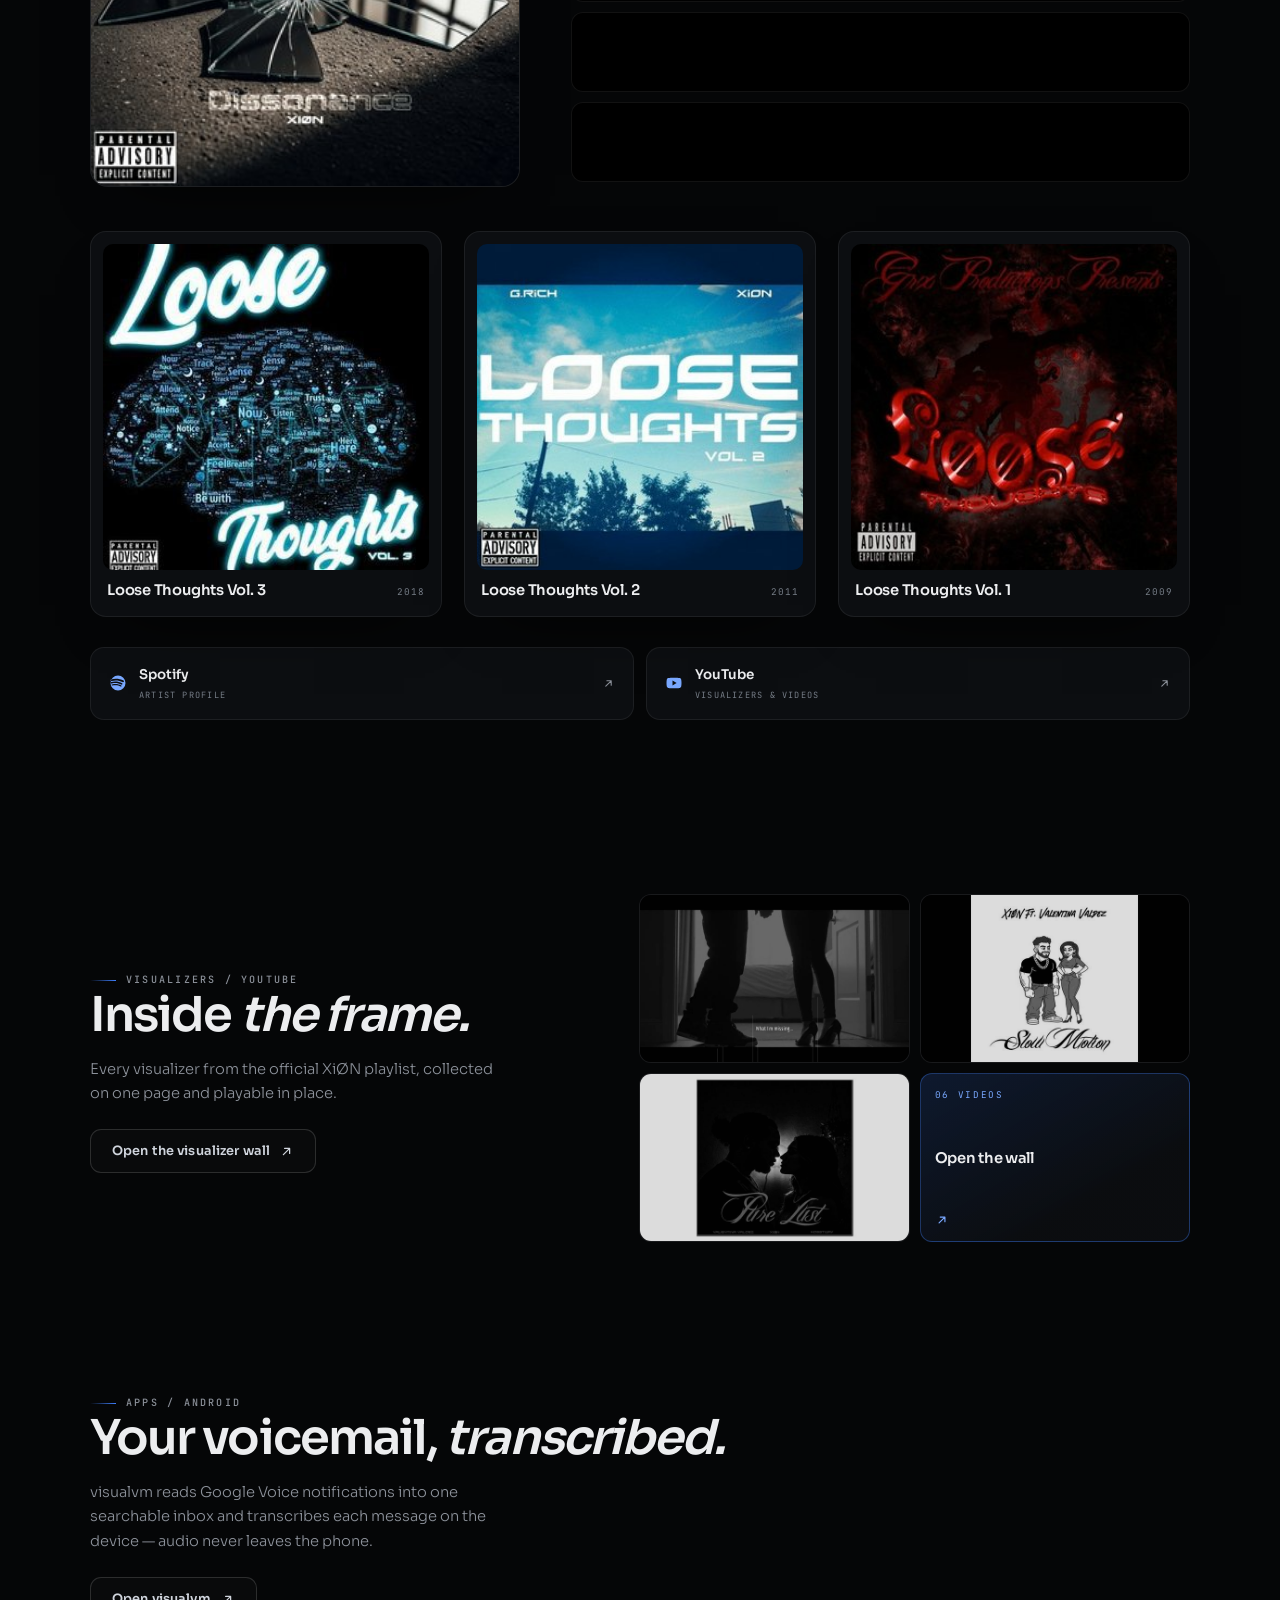
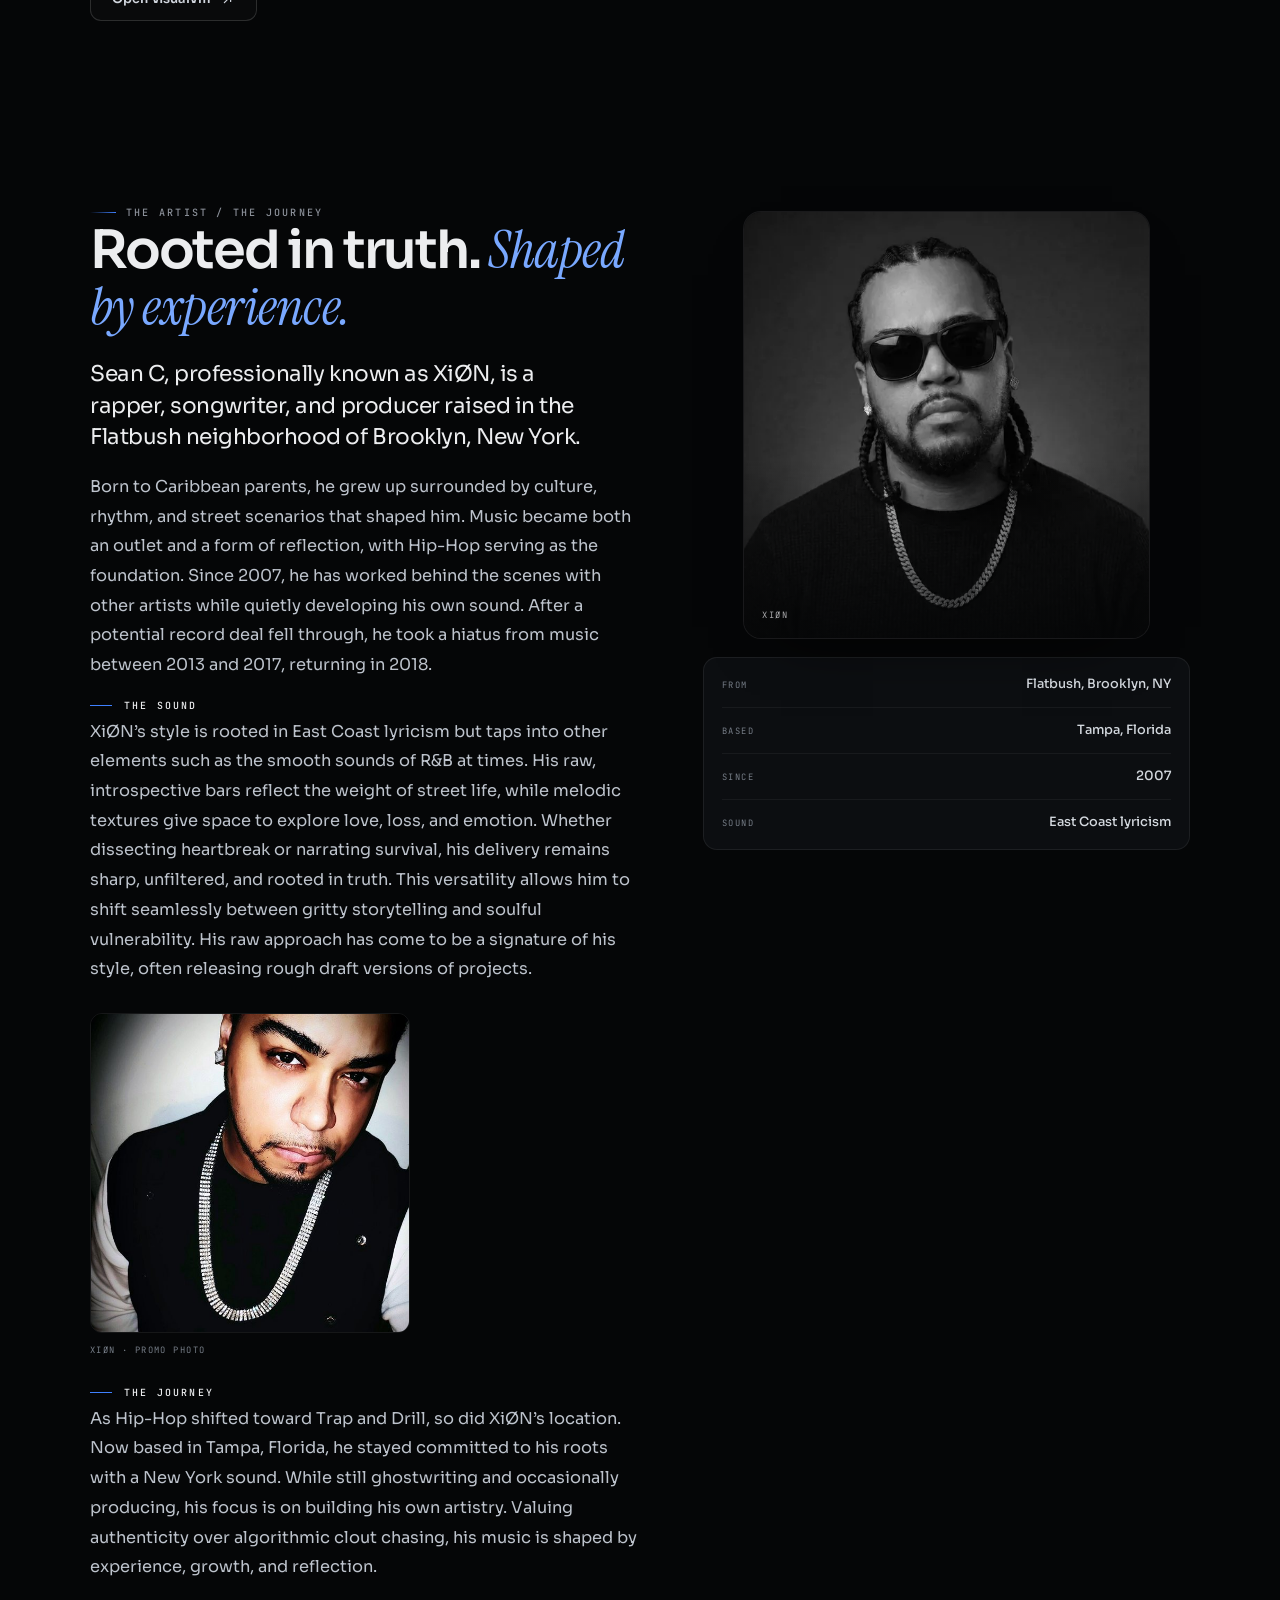
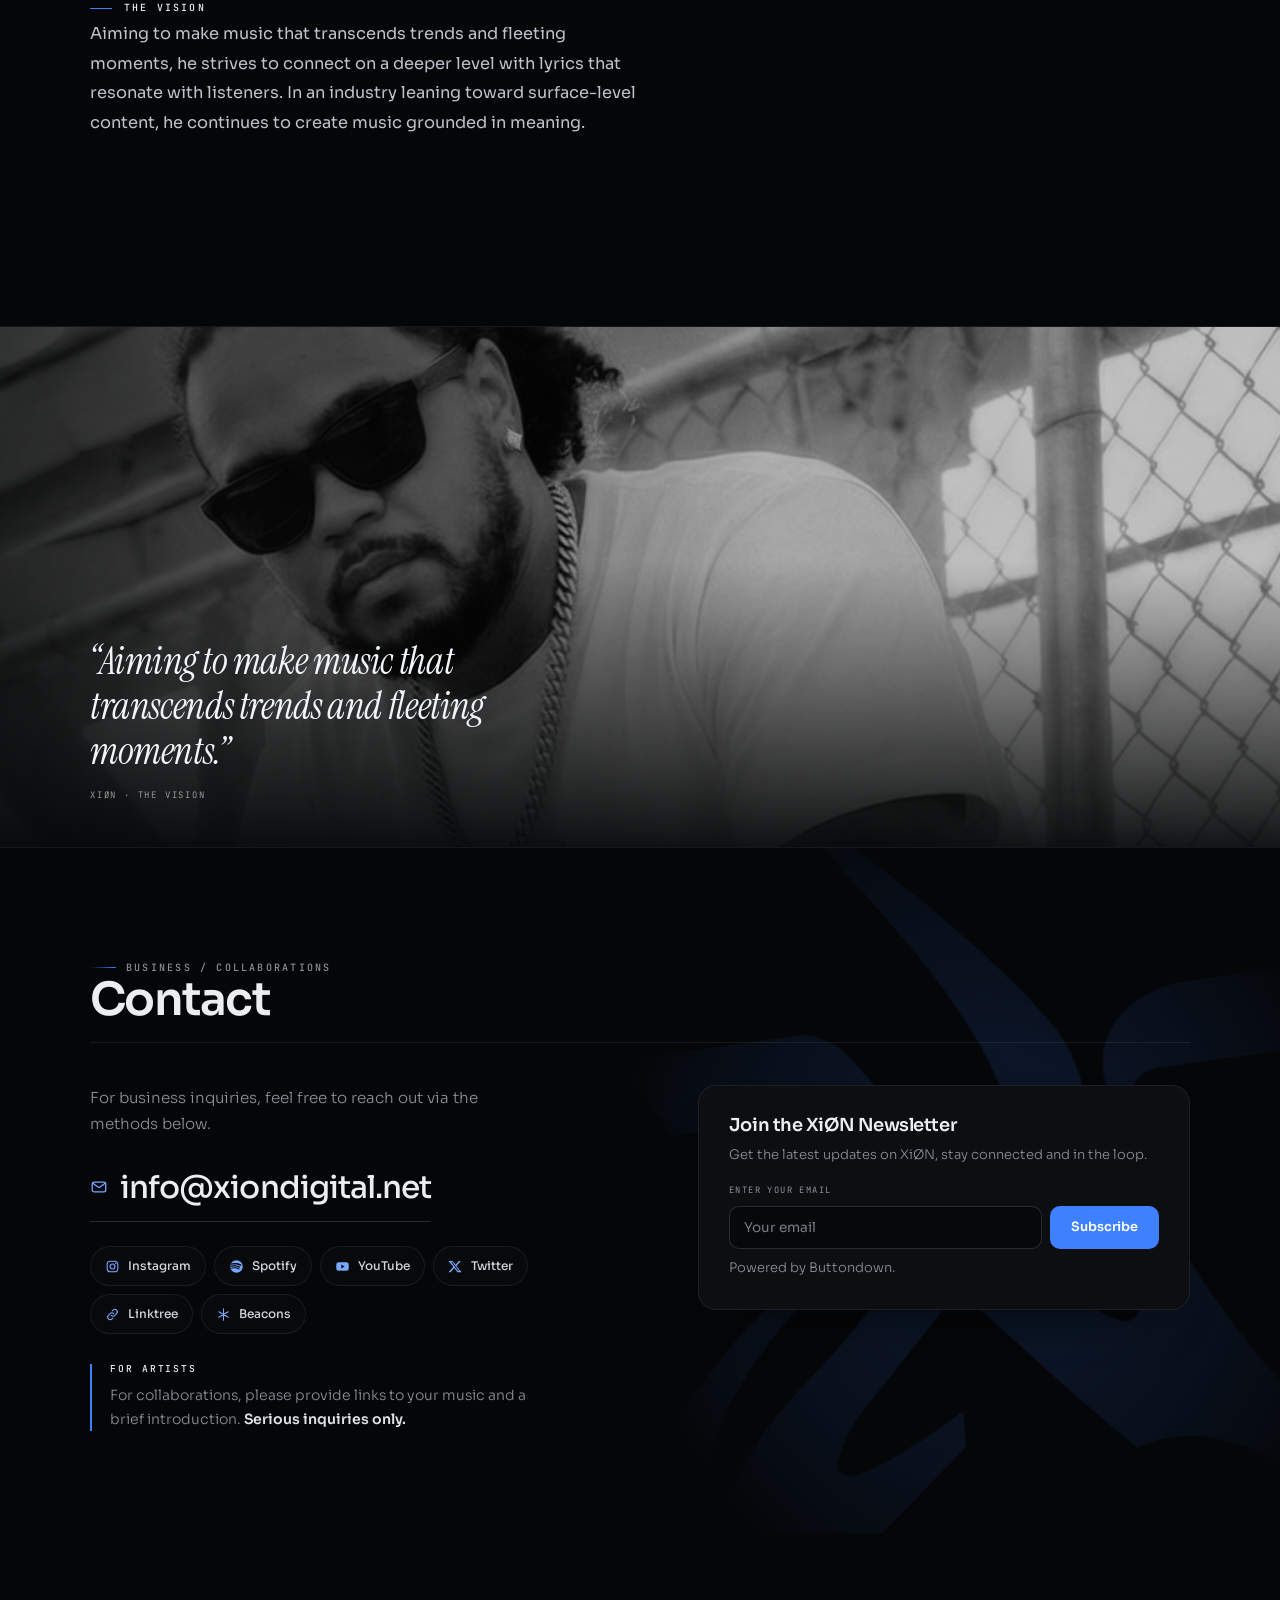
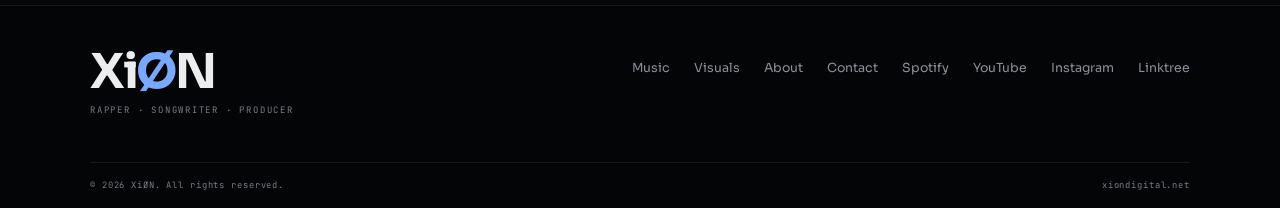
==== commit 96fe5902: "feat(site): link visualvm from the home page" ====
--- a/index.html
+++ b/index.html
@@ -536,6 +536,26 @@
               <a class="thumb-wall__all" href="visuals.html">
                 <span class="thumb-wall__count">06 videos</span>
                 <strong>Open the wall</strong>
+                <svg viewBox="0 0 24 24" fill="none" stroke="currentColor" stroke-width="2" aria-hidden="true">
+                  <path d="M7 17 17 7M9 7h8v8" stroke-linecap="round" stroke-linejoin="round" />
+                </svg>
+              </a>
+            </div>
+          </div>
+        </section>
+
+        <!-- App teaser: opens the standalone inbox -->
+        <section class="section section--tight" aria-labelledby="visualvm-title">
+          <div class="wrap teaser" style="grid-template-columns: minmax(0, 1fr)">
+            <div class="teaser__copy">
+              <p class="eyebrow">Apps / Android</p>
+              <h2 id="visualvm-title">Your voicemail, <em>transcribed.</em></h2>
+              <p>
+                visualvm reads Google Voice notifications into one searchable inbox and
+                transcribes each message on the device — audio never leaves the phone.
+              </p>
+              <a class="btn btn--ghost" href="visualvm/">
+                Open visualvm
                 <svg viewBox="0 0 24 24" fill="none" stroke="currentColor" stroke-width="2" aria-hidden="true">
                   <path d="M7 17 17 7M9 7h8v8" stroke-linecap="round" stroke-linejoin="round" />
                 </svg>
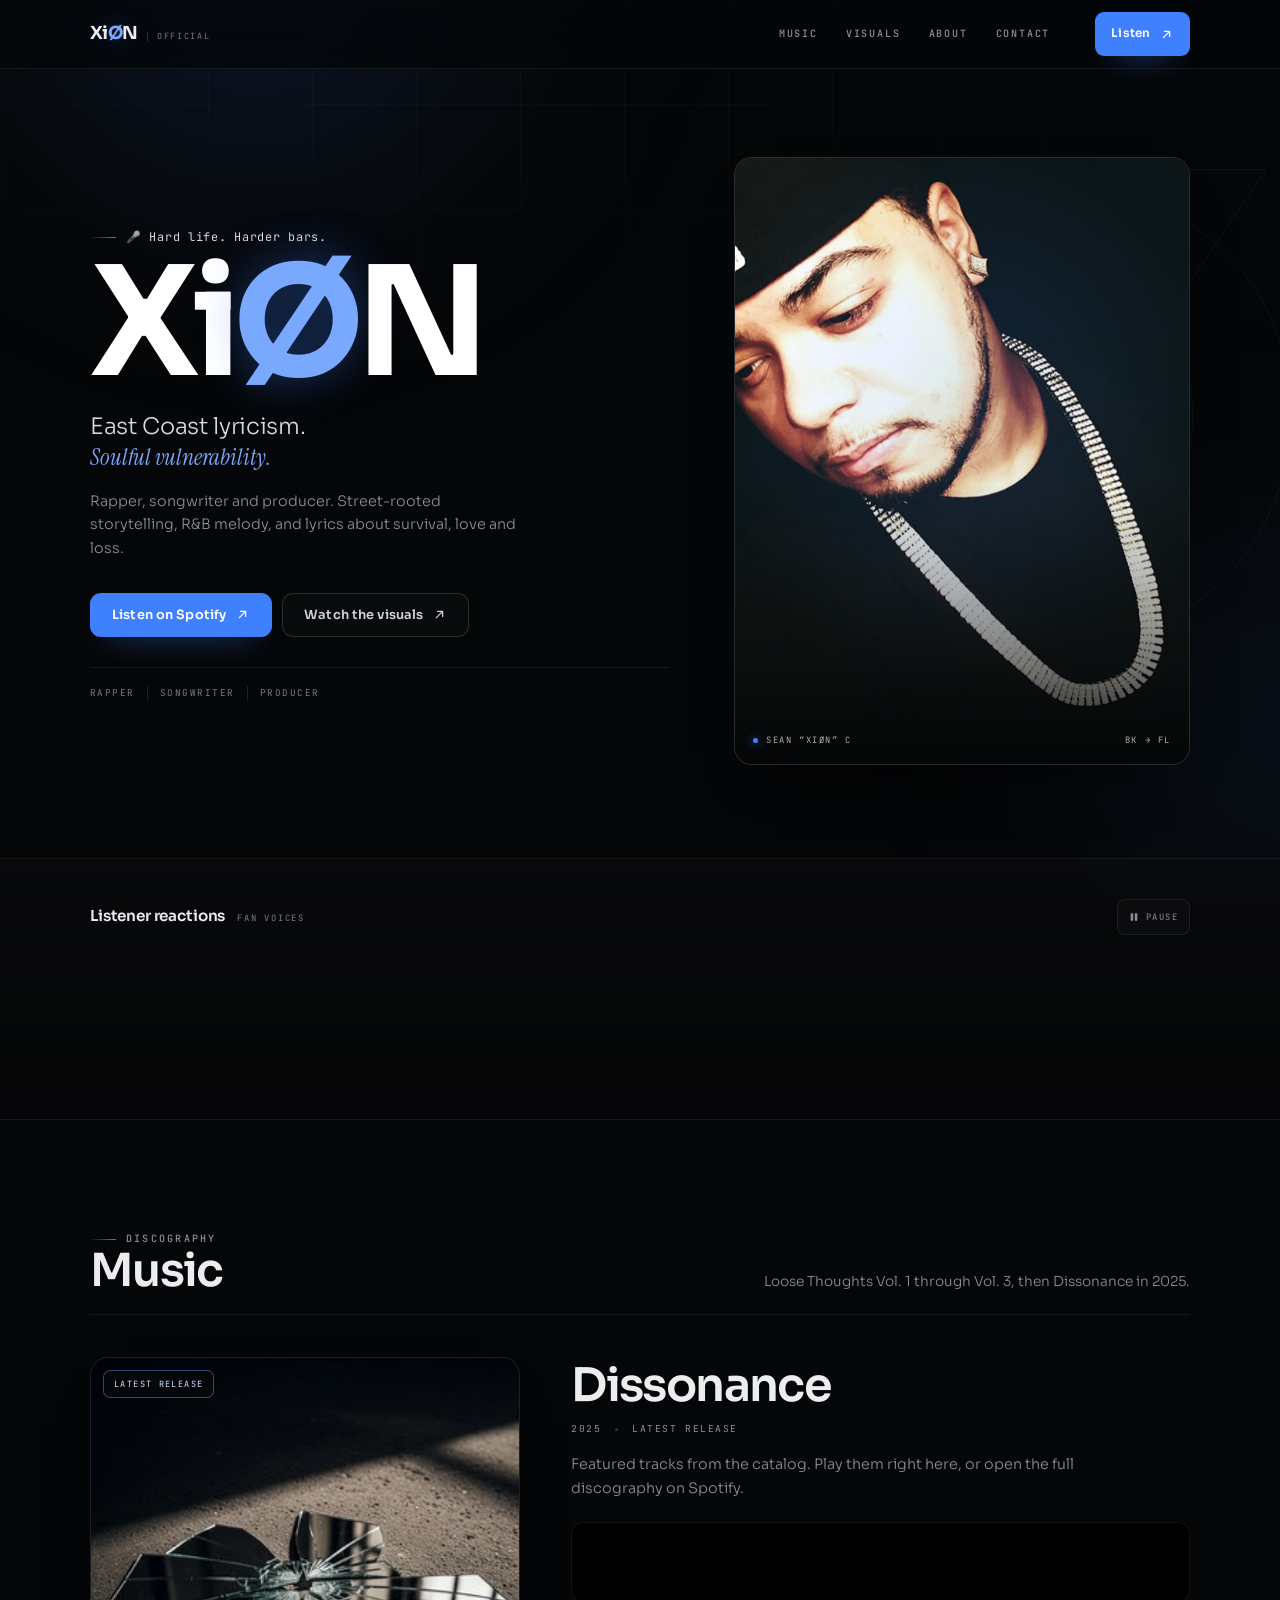
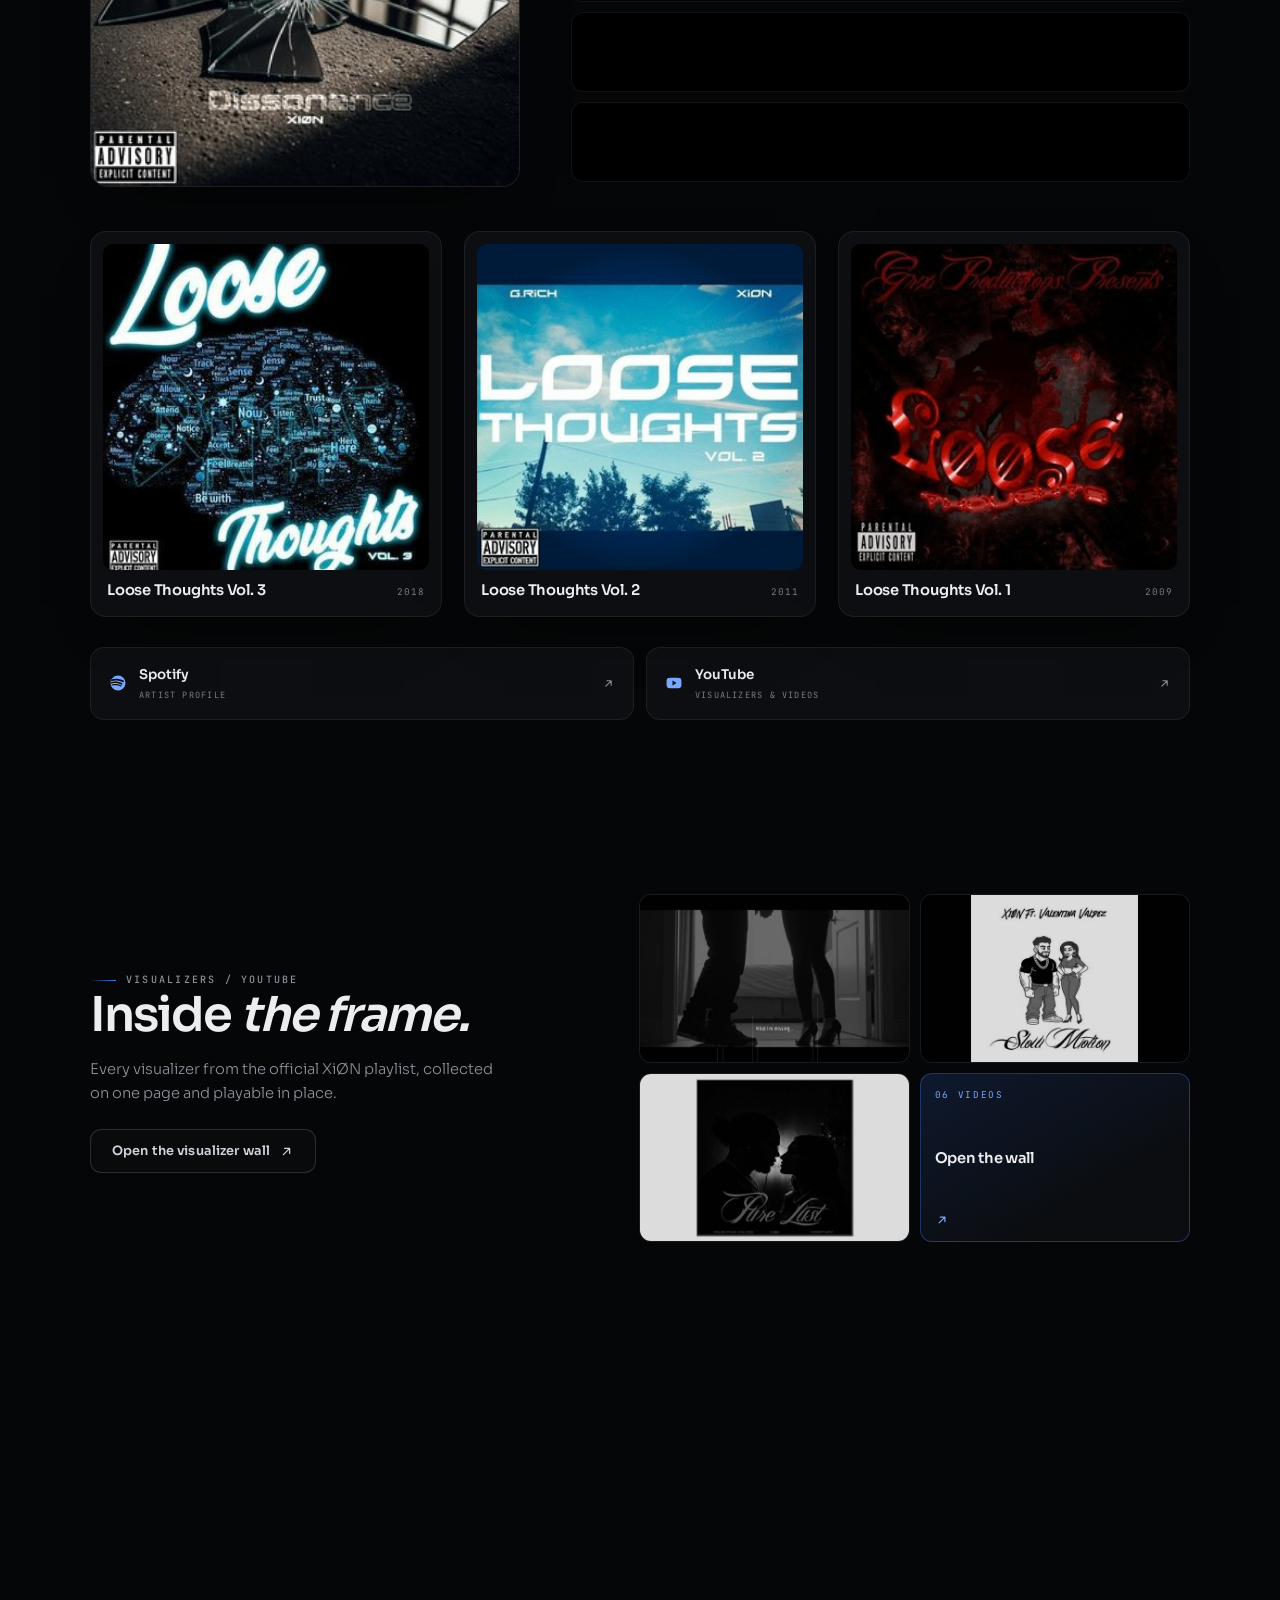
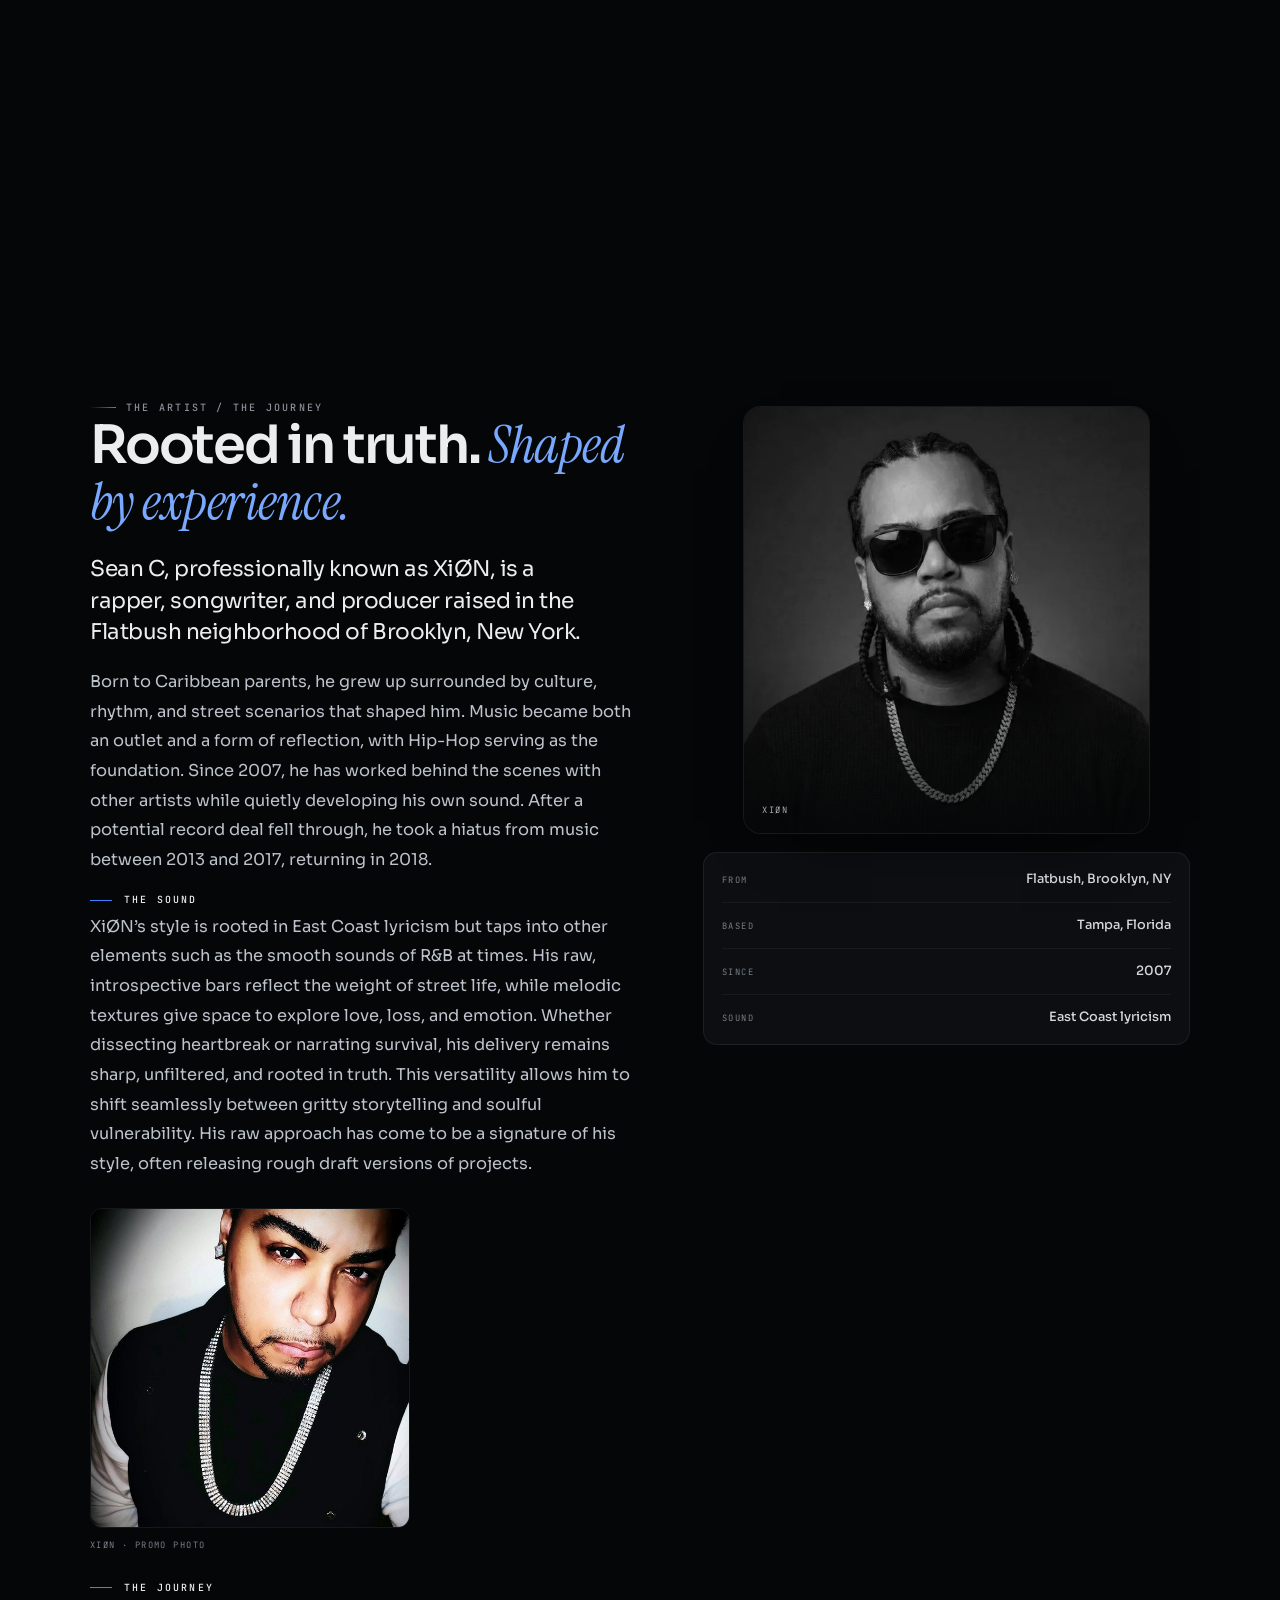
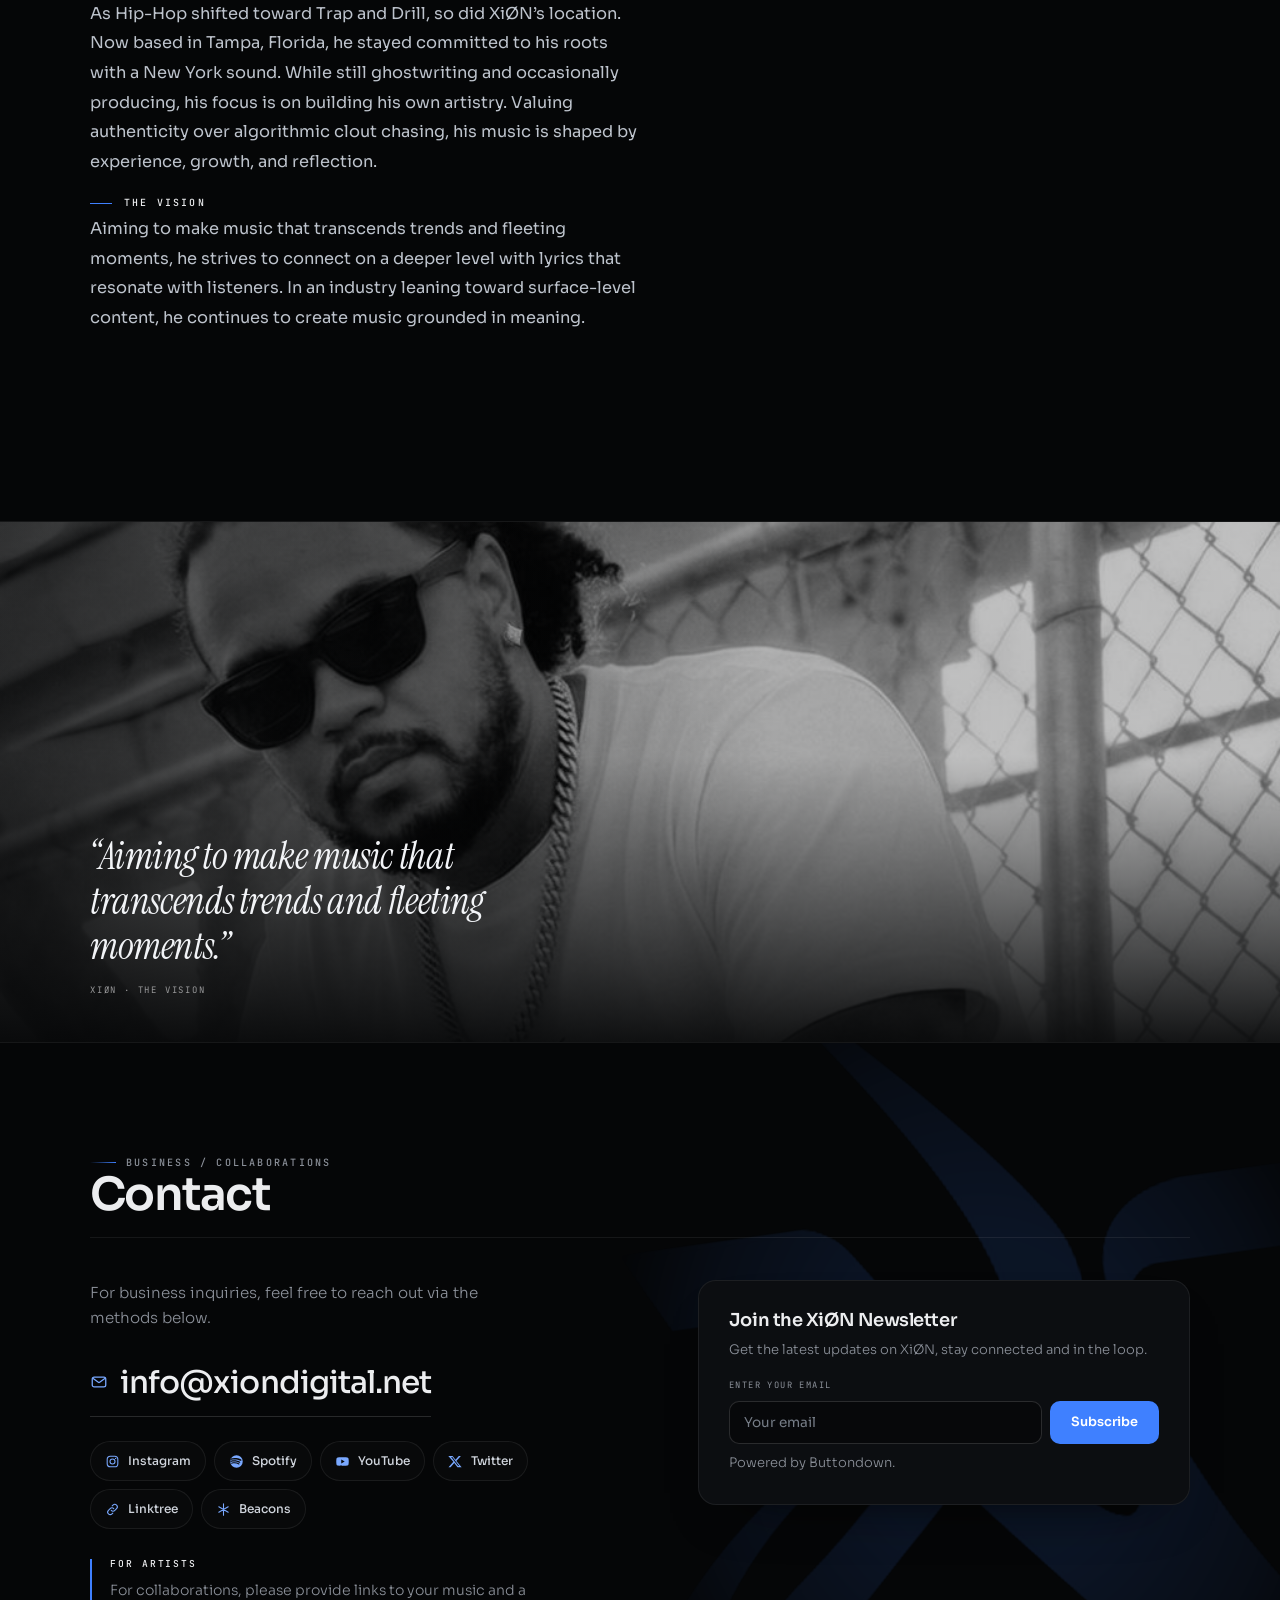
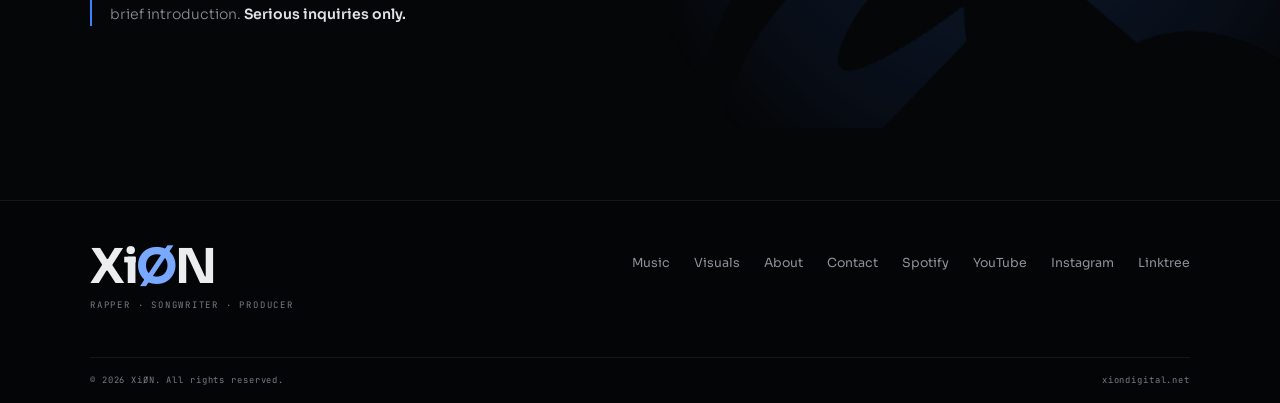
==== commit 51ee05fe: "feat(site): rebuild the visualvm card on existing classes" ====
--- a/index.html
+++ b/index.html
@@ -544,22 +544,40 @@
           </div>
         </section>
 
-        <!-- App teaser: opens the standalone inbox -->
+        <!-- App card: opens the standalone inbox -->
         <section class="section section--tight" aria-labelledby="visualvm-title">
-          <div class="wrap teaser" style="grid-template-columns: minmax(0, 1fr)">
-            <div class="teaser__copy">
-              <p class="eyebrow">Apps / Android</p>
-              <h2 id="visualvm-title">Your voicemail, <em>transcribed.</em></h2>
-              <p>
-                visualvm reads Google Voice notifications into one searchable inbox and
-                transcribes each message on the device — audio never leaves the phone.
-              </p>
-              <a class="btn btn--ghost" href="visualvm/">
-                Open visualvm
-                <svg viewBox="0 0 24 24" fill="none" stroke="currentColor" stroke-width="2" aria-hidden="true">
-                  <path d="M7 17 17 7M9 7h8v8" stroke-linecap="round" stroke-linejoin="round" />
-                </svg>
-              </a>
+          <div class="wrap">
+            <div class="featured">
+              <a class="release-art spot" href="visualvm/" aria-label="Open visualvm">
+                <img
+                  src="visualvm/icon-512.png"
+                  width="512"
+                  height="512"
+                  alt="visualvm app icon: a blue waveform tile"
+                  loading="lazy"
+                  decoding="async"
+                />
+              </a>
+              <div class="featured__body">
+                <h3 id="visualvm-title">visualvm</h3>
+                <ul class="featured__meta">
+                  <li>Android</li>
+                  <li>Google Voice</li>
+                  <li>On-device</li>
+                </ul>
+                <p class="featured__lede">
+                  Reads Google Voice notifications into one searchable inbox and transcribes
+                  each message on the phone. Audio never leaves the device.
+                </p>
+                <p class="featured__lede">
+                  <a class="btn btn--ghost" href="visualvm/">
+                    Open visualvm
+                    <svg viewBox="0 0 24 24" fill="none" stroke="currentColor" stroke-width="2" aria-hidden="true">
+                      <path d="M7 17 17 7M9 7h8v8" stroke-linecap="round" stroke-linejoin="round" />
+                    </svg>
+                  </a>
+                </p>
+              </div>
             </div>
           </div>
         </section>
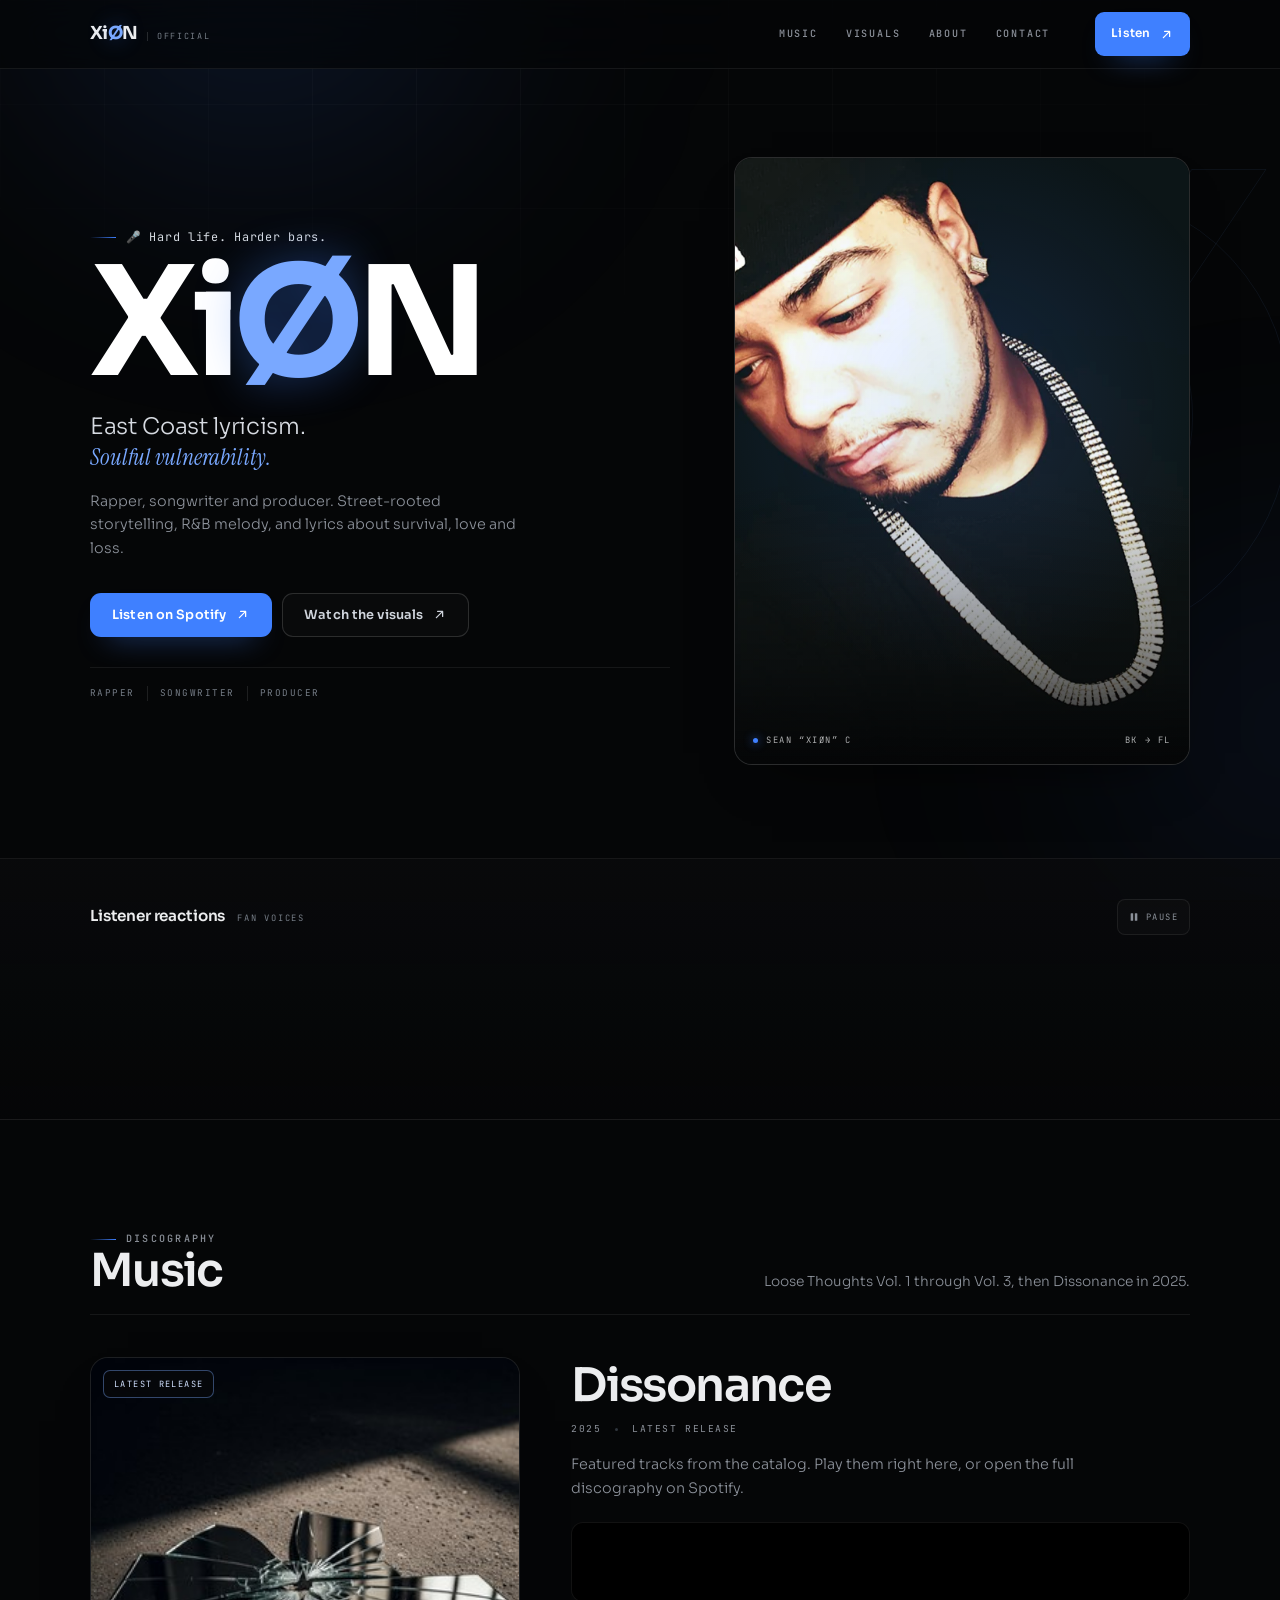
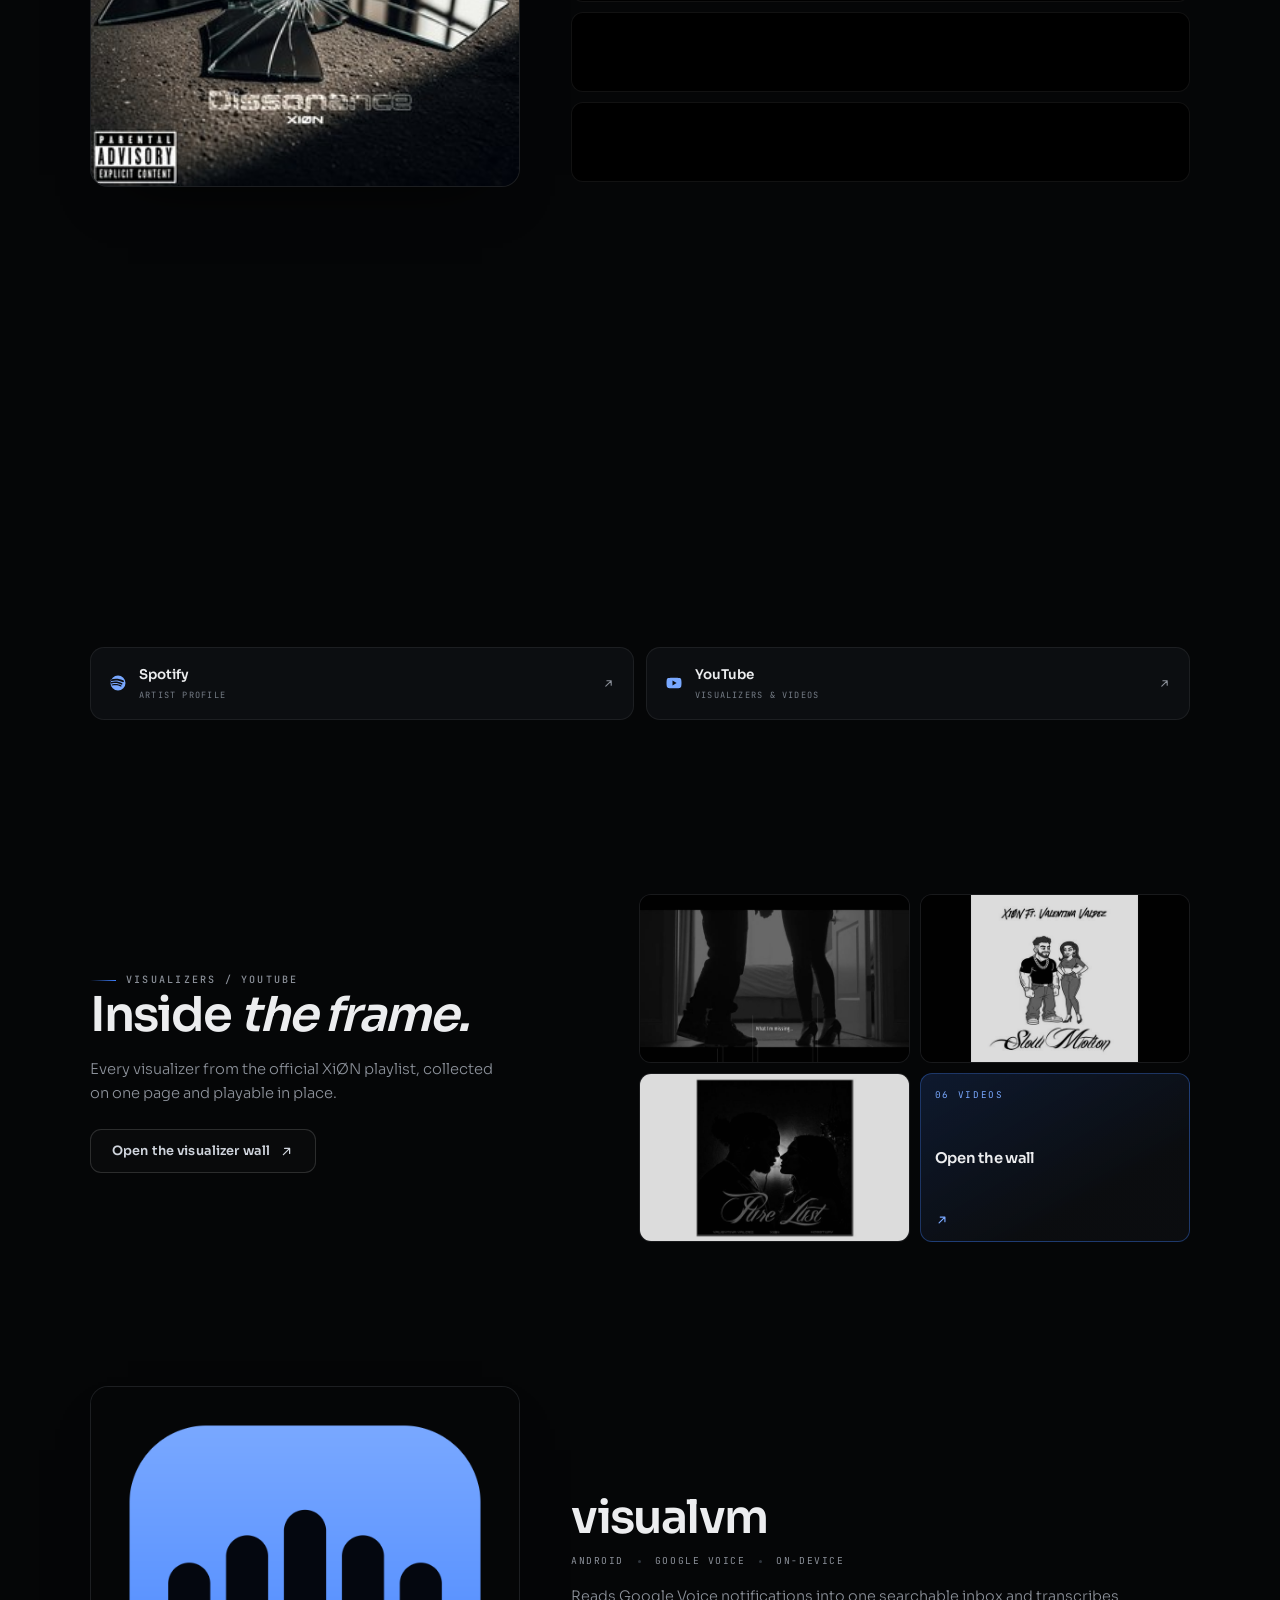
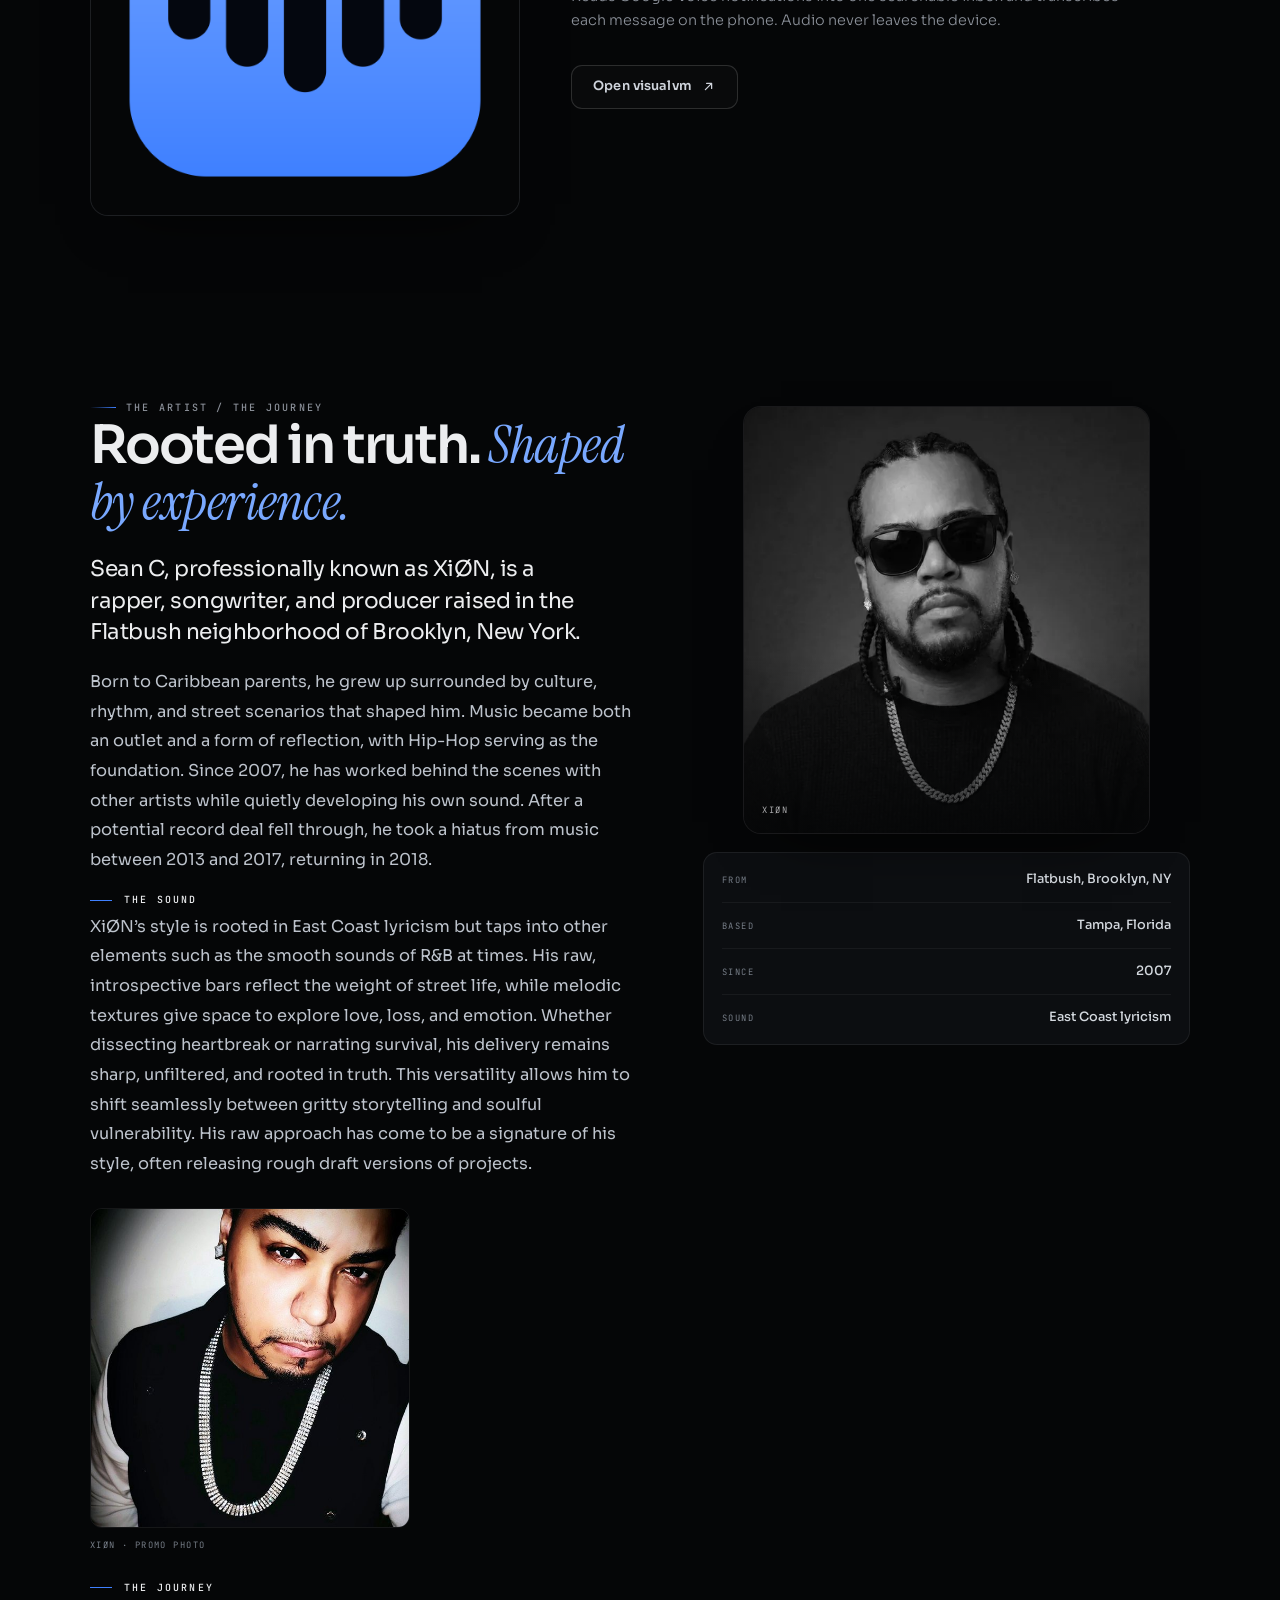
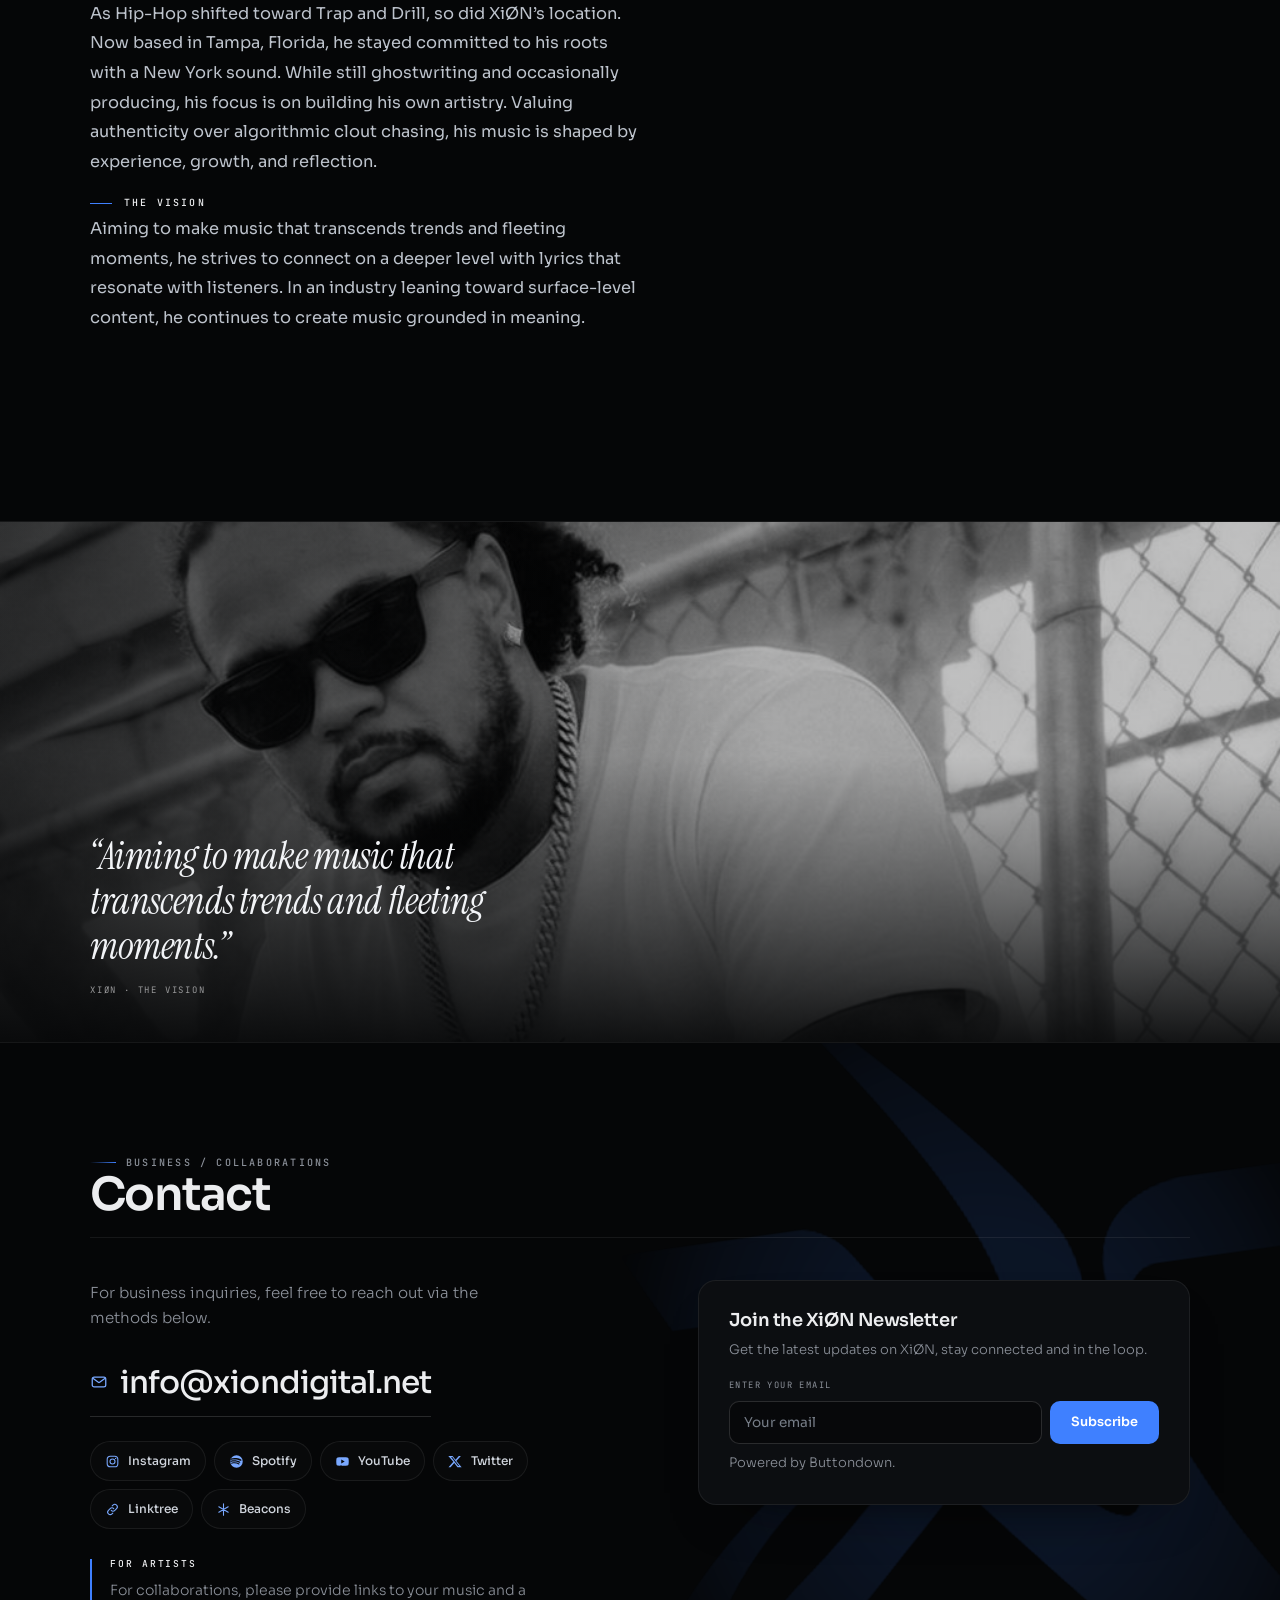
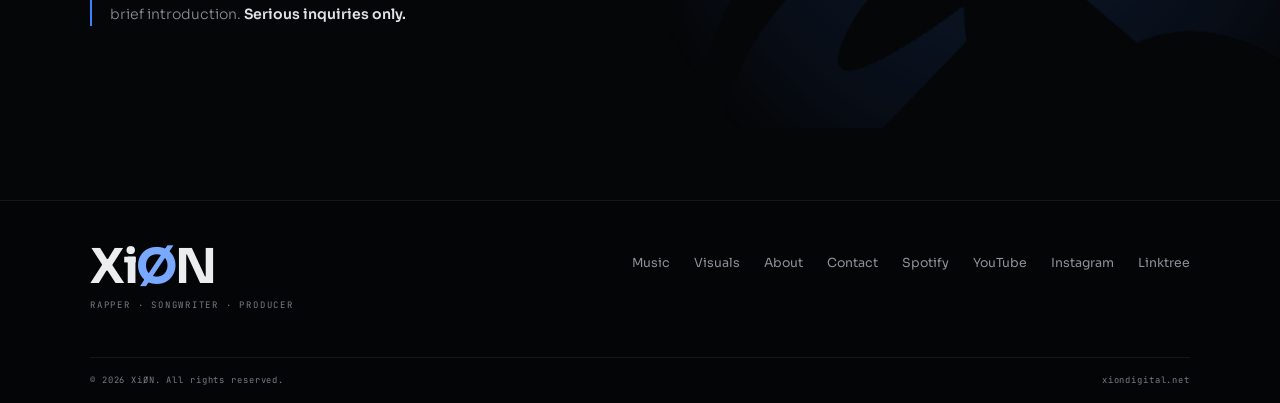
==== commit d87df207: "fix(site): give the visualvm card CTA a real action row" ====
--- a/index.html
+++ b/index.html
@@ -569,14 +569,14 @@
                   Reads Google Voice notifications into one searchable inbox and transcribes
                   each message on the phone. Audio never leaves the device.
                 </p>
-                <p class="featured__lede">
+                <div class="hero__actions">
                   <a class="btn btn--ghost" href="visualvm/">
                     Open visualvm
                     <svg viewBox="0 0 24 24" fill="none" stroke="currentColor" stroke-width="2" aria-hidden="true">
                       <path d="M7 17 17 7M9 7h8v8" stroke-linecap="round" stroke-linejoin="round" />
                     </svg>
                   </a>
-                </p>
+                </div>
               </div>
             </div>
           </div>
